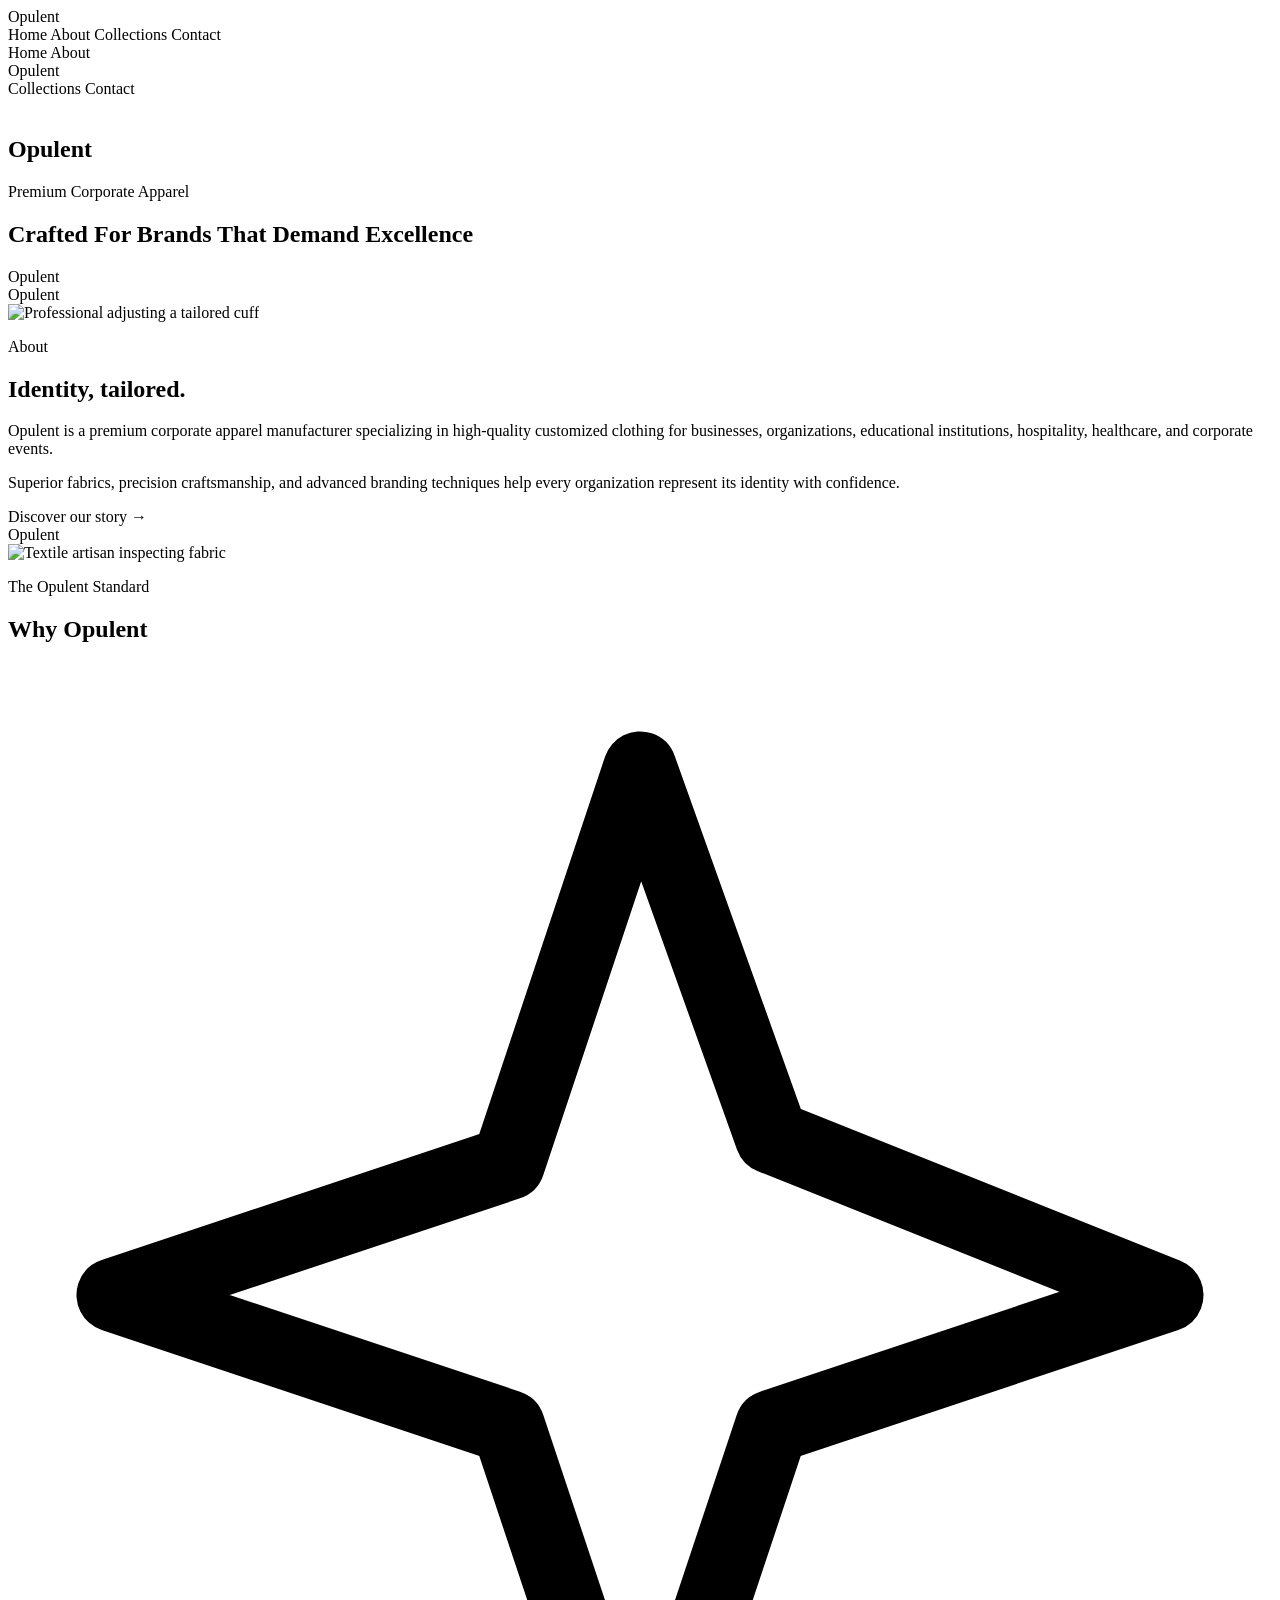
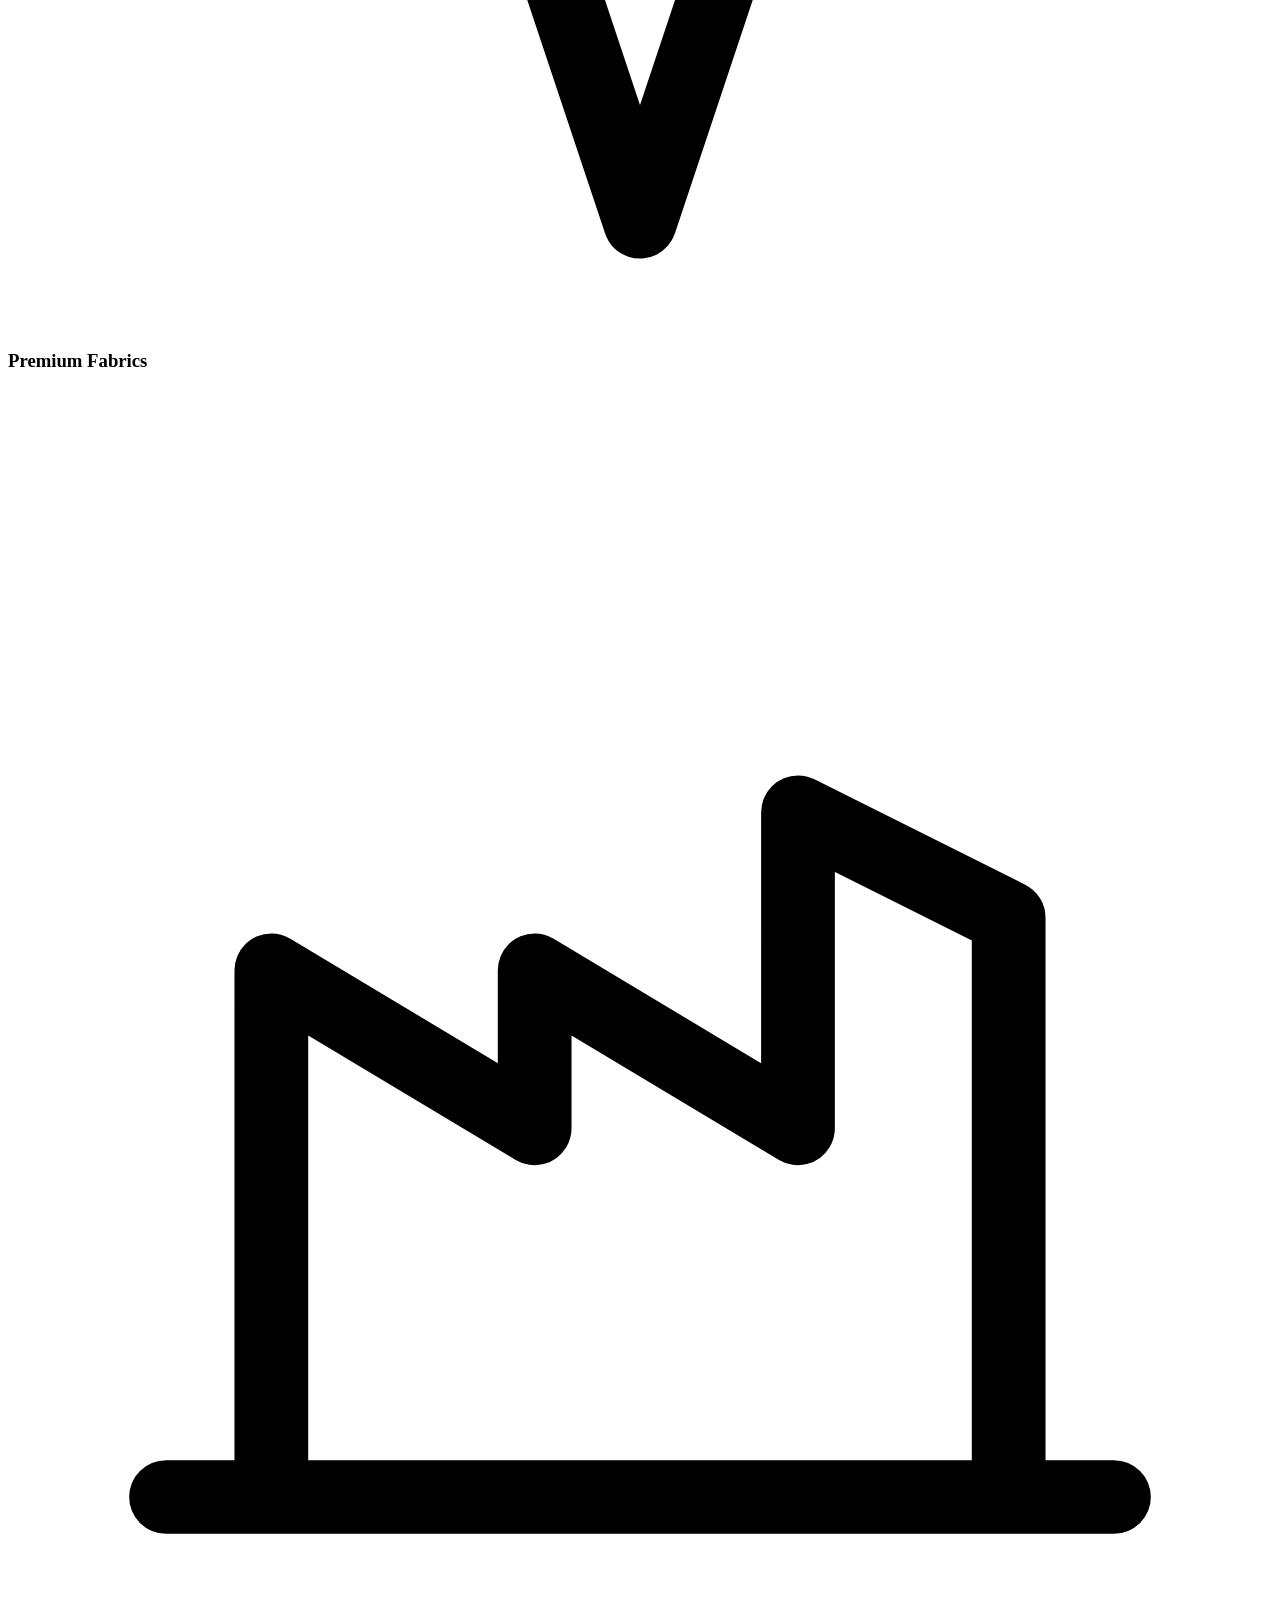
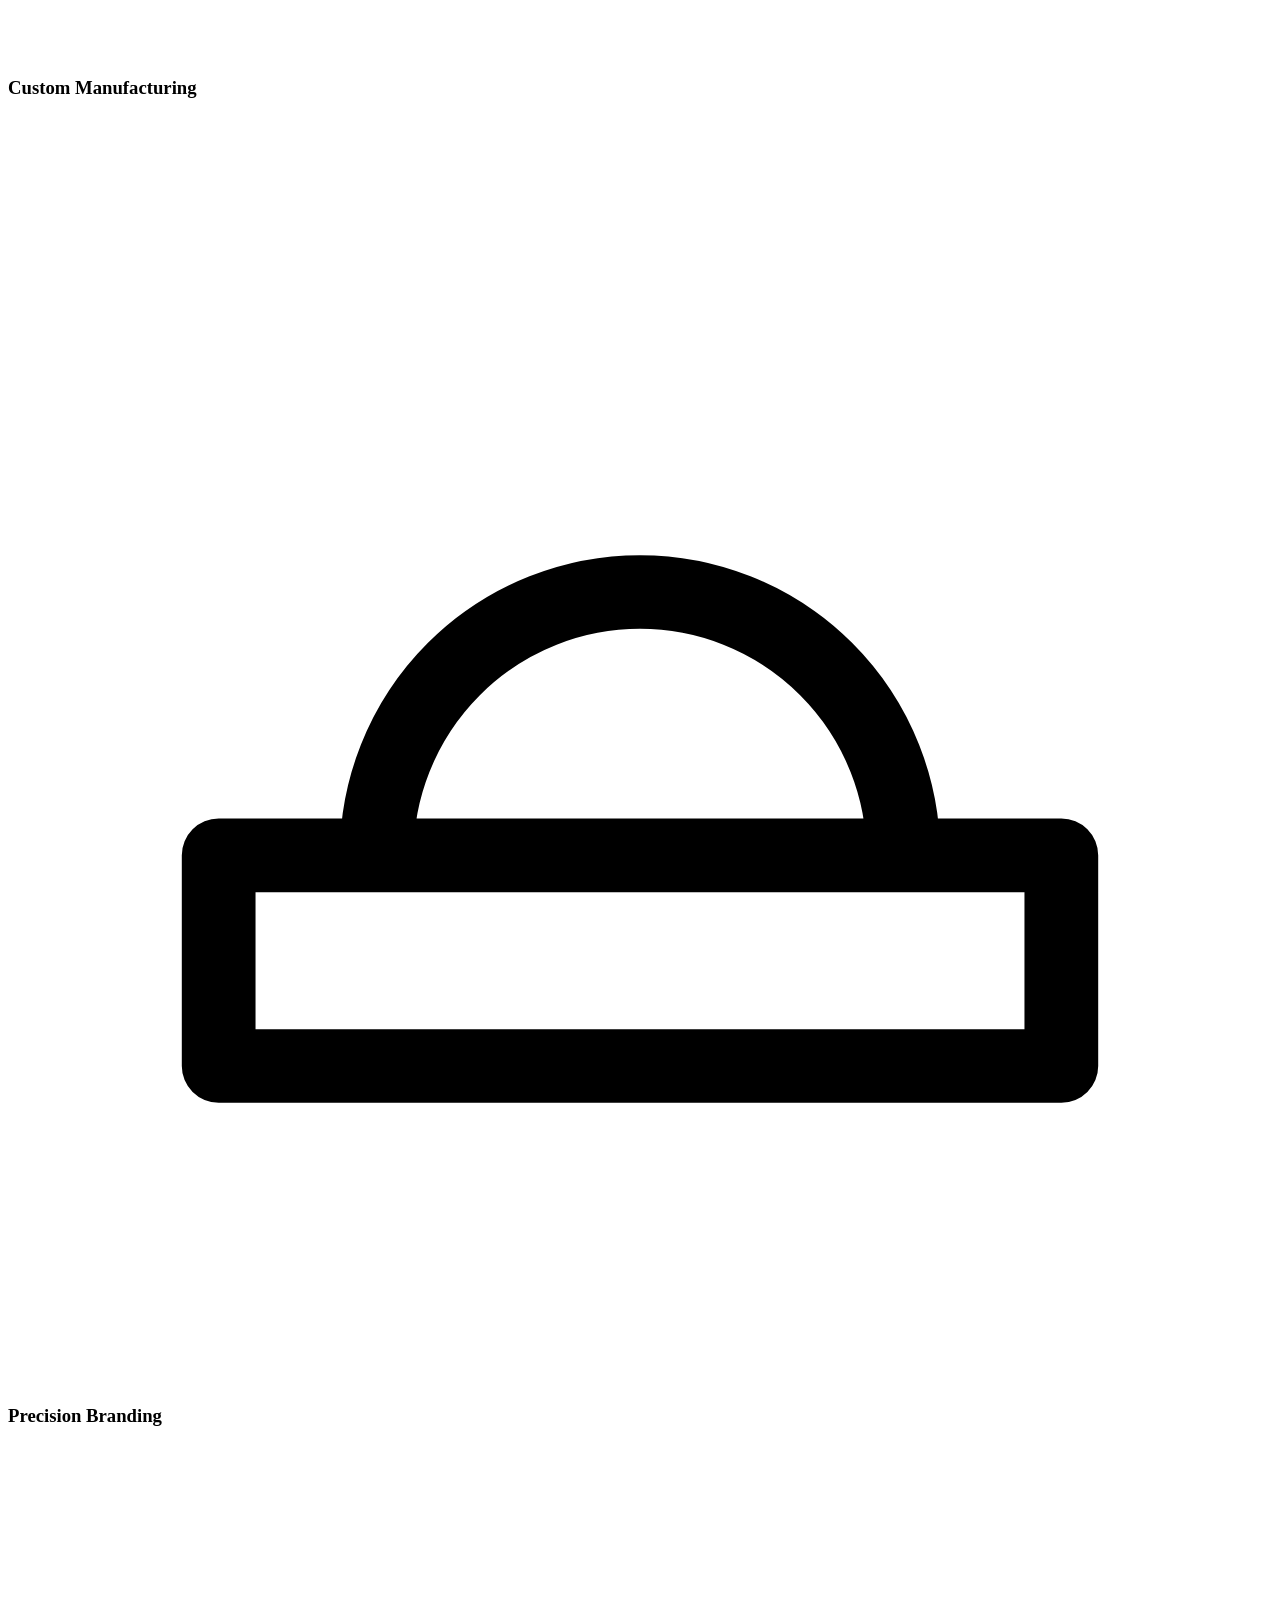
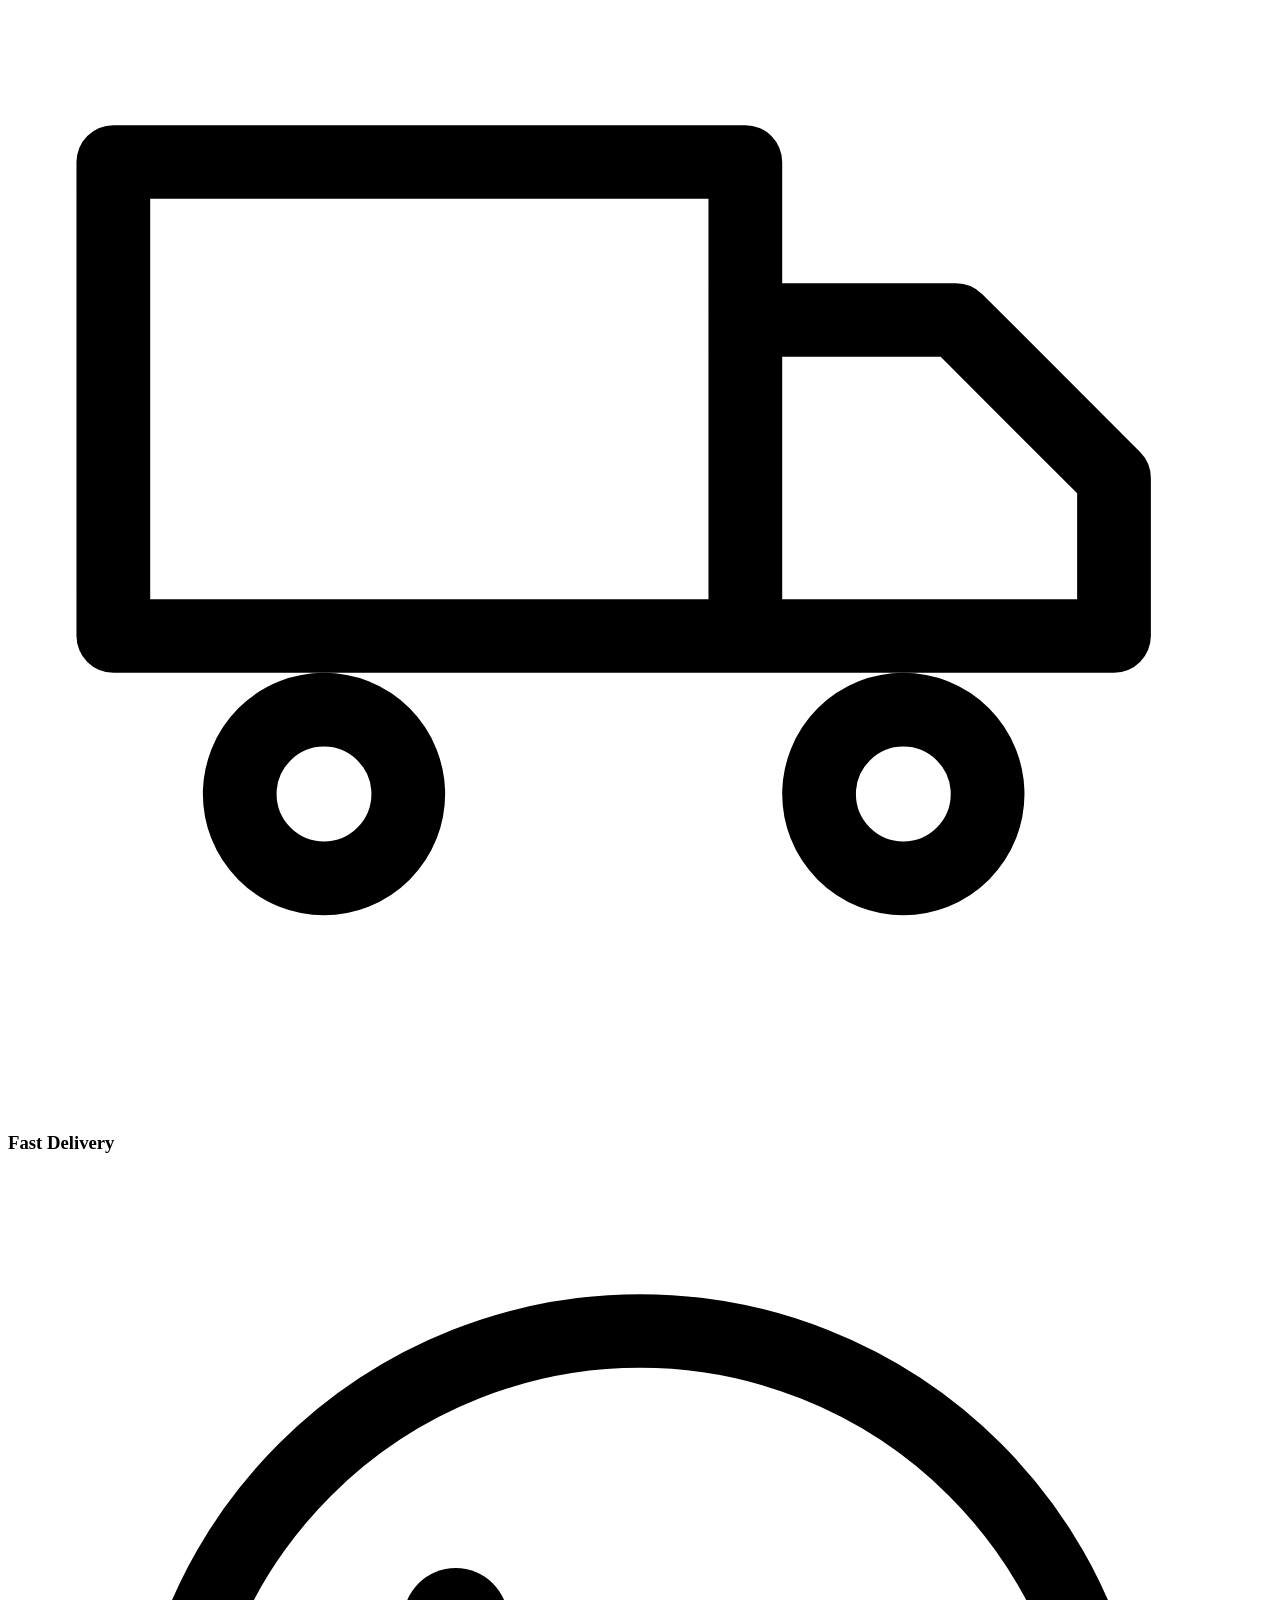
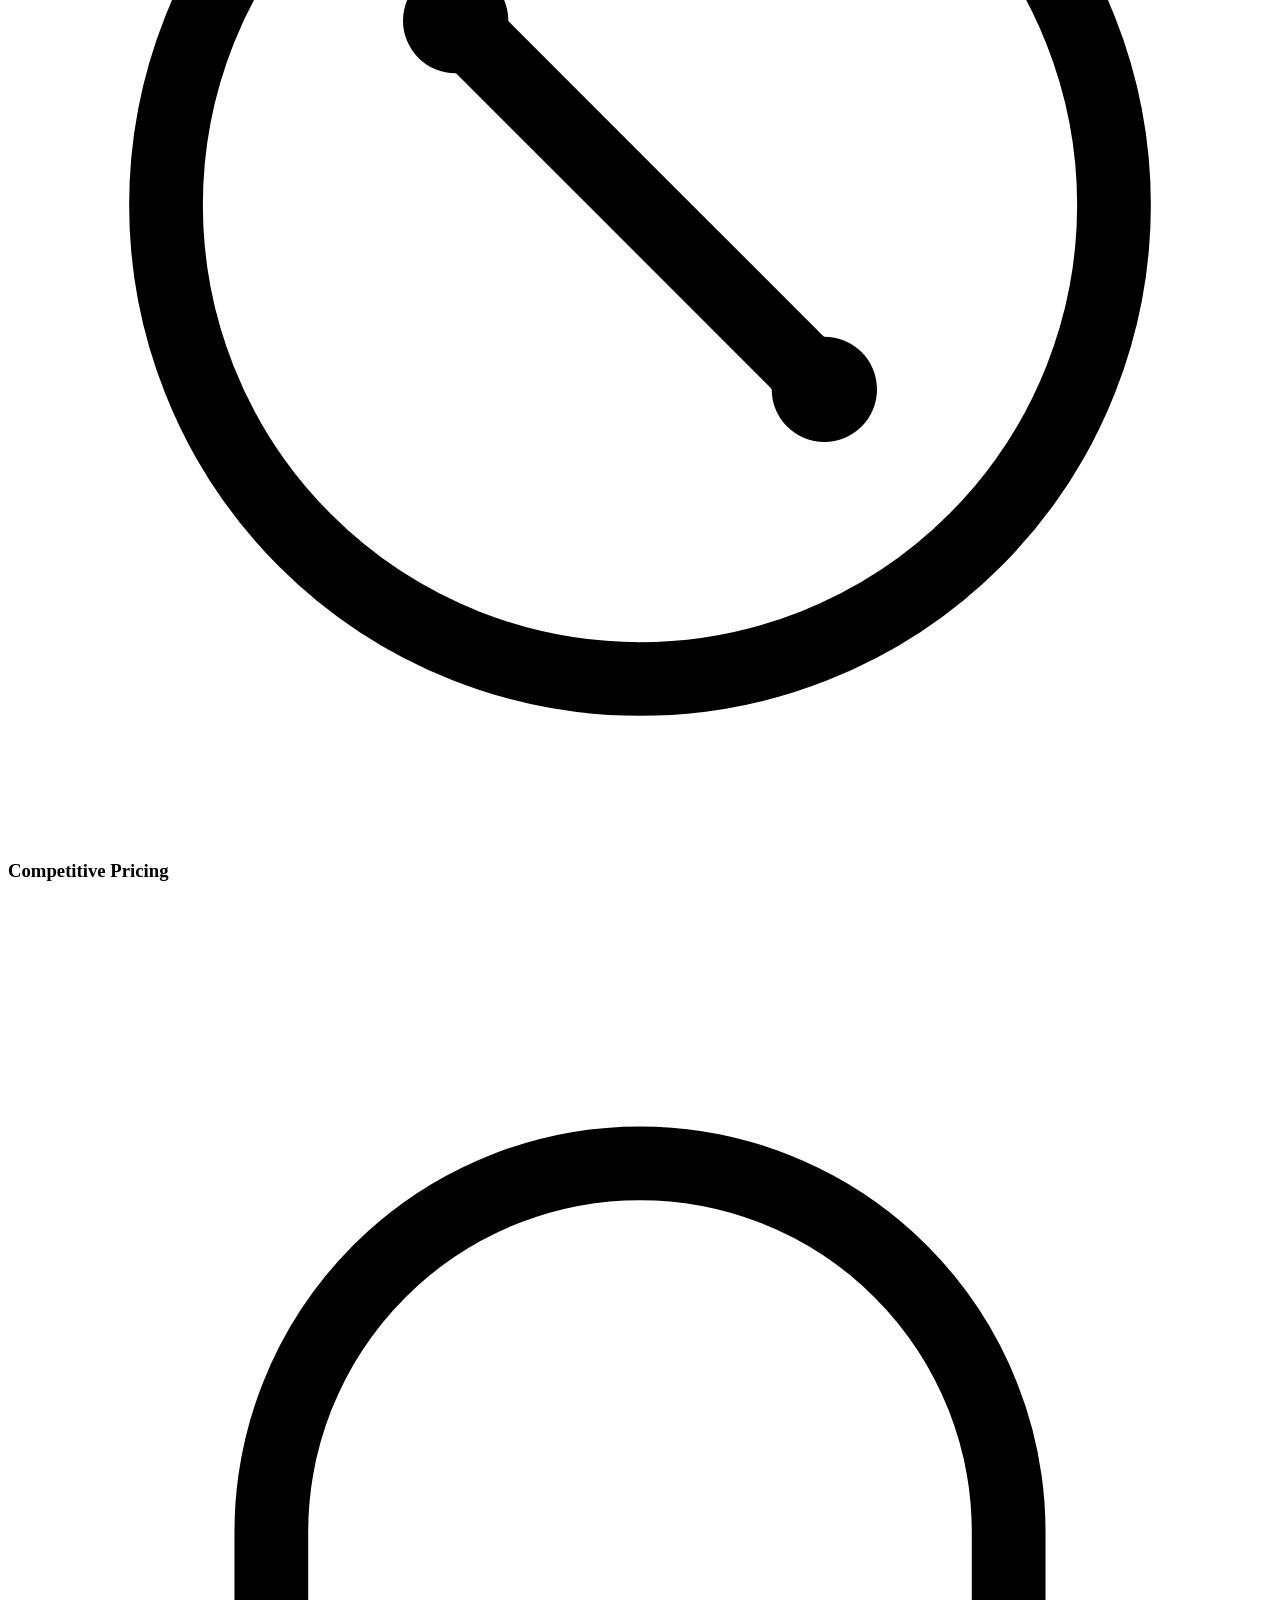
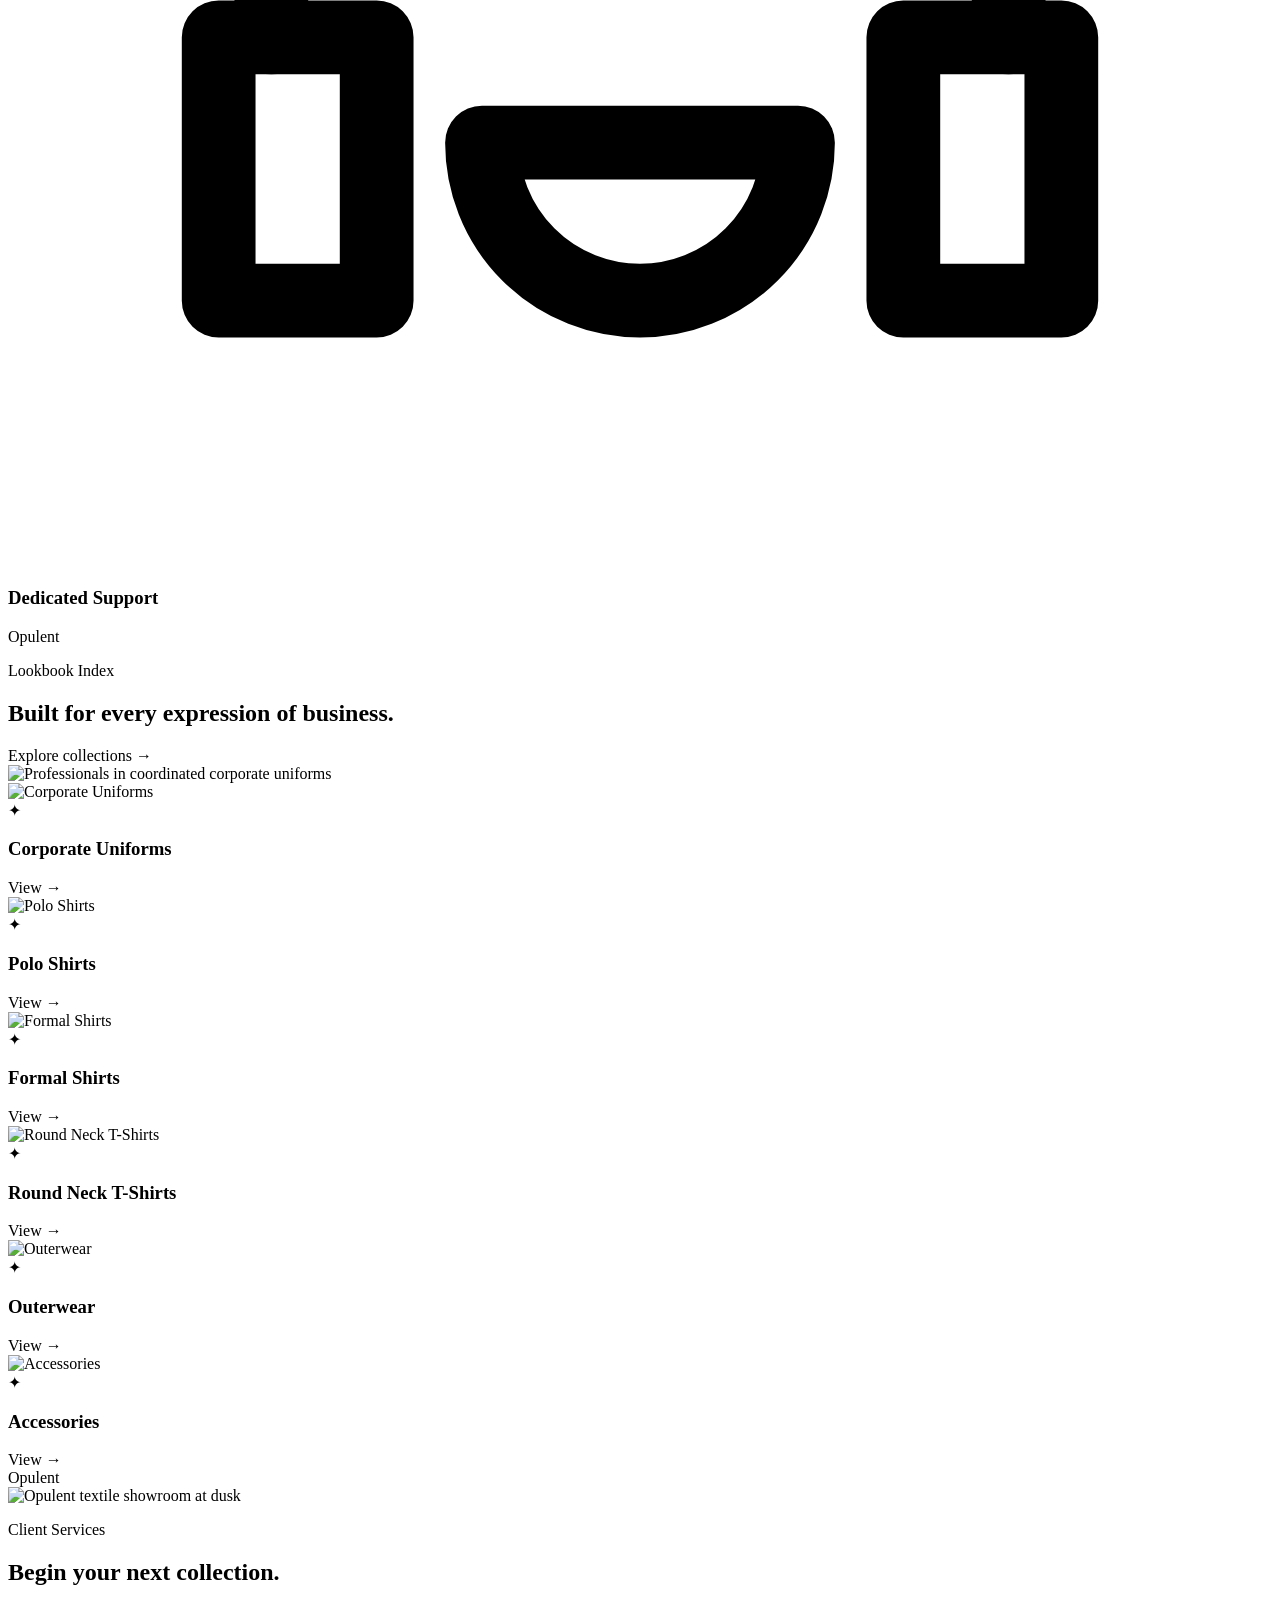
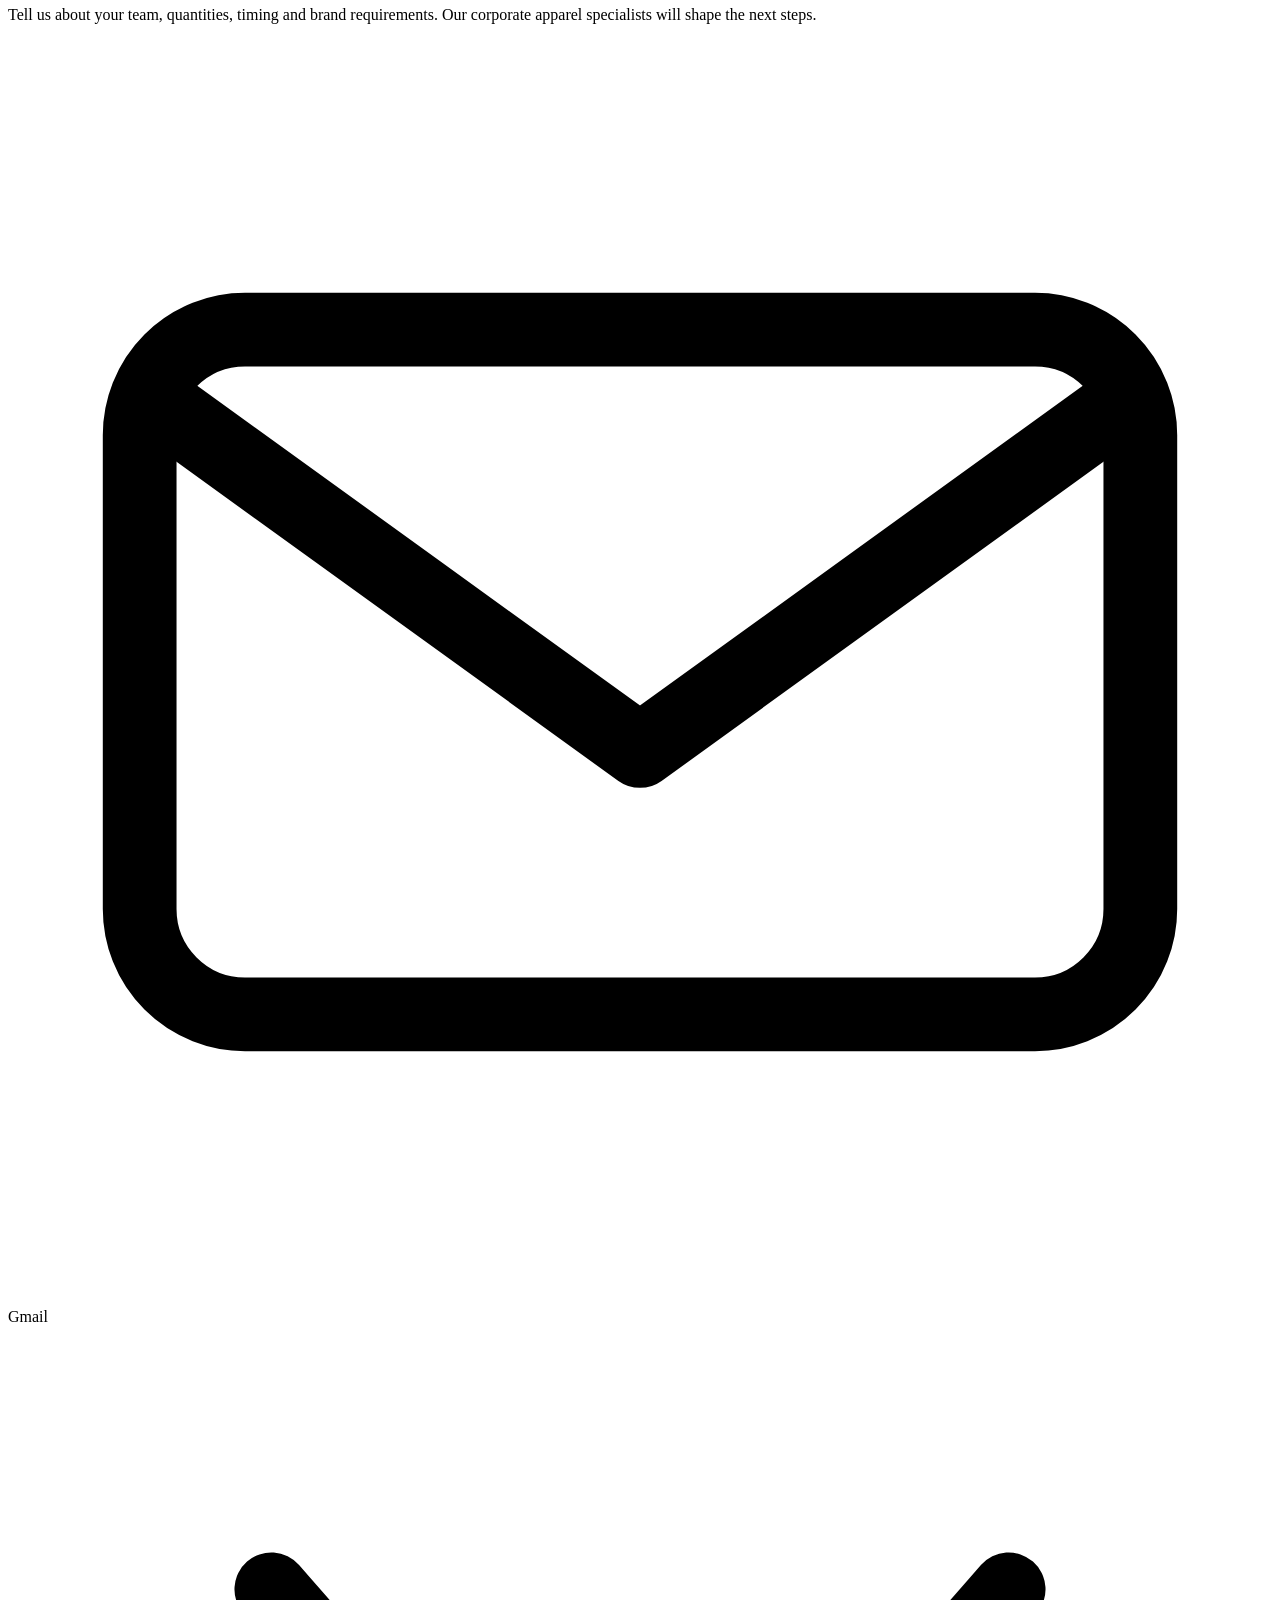
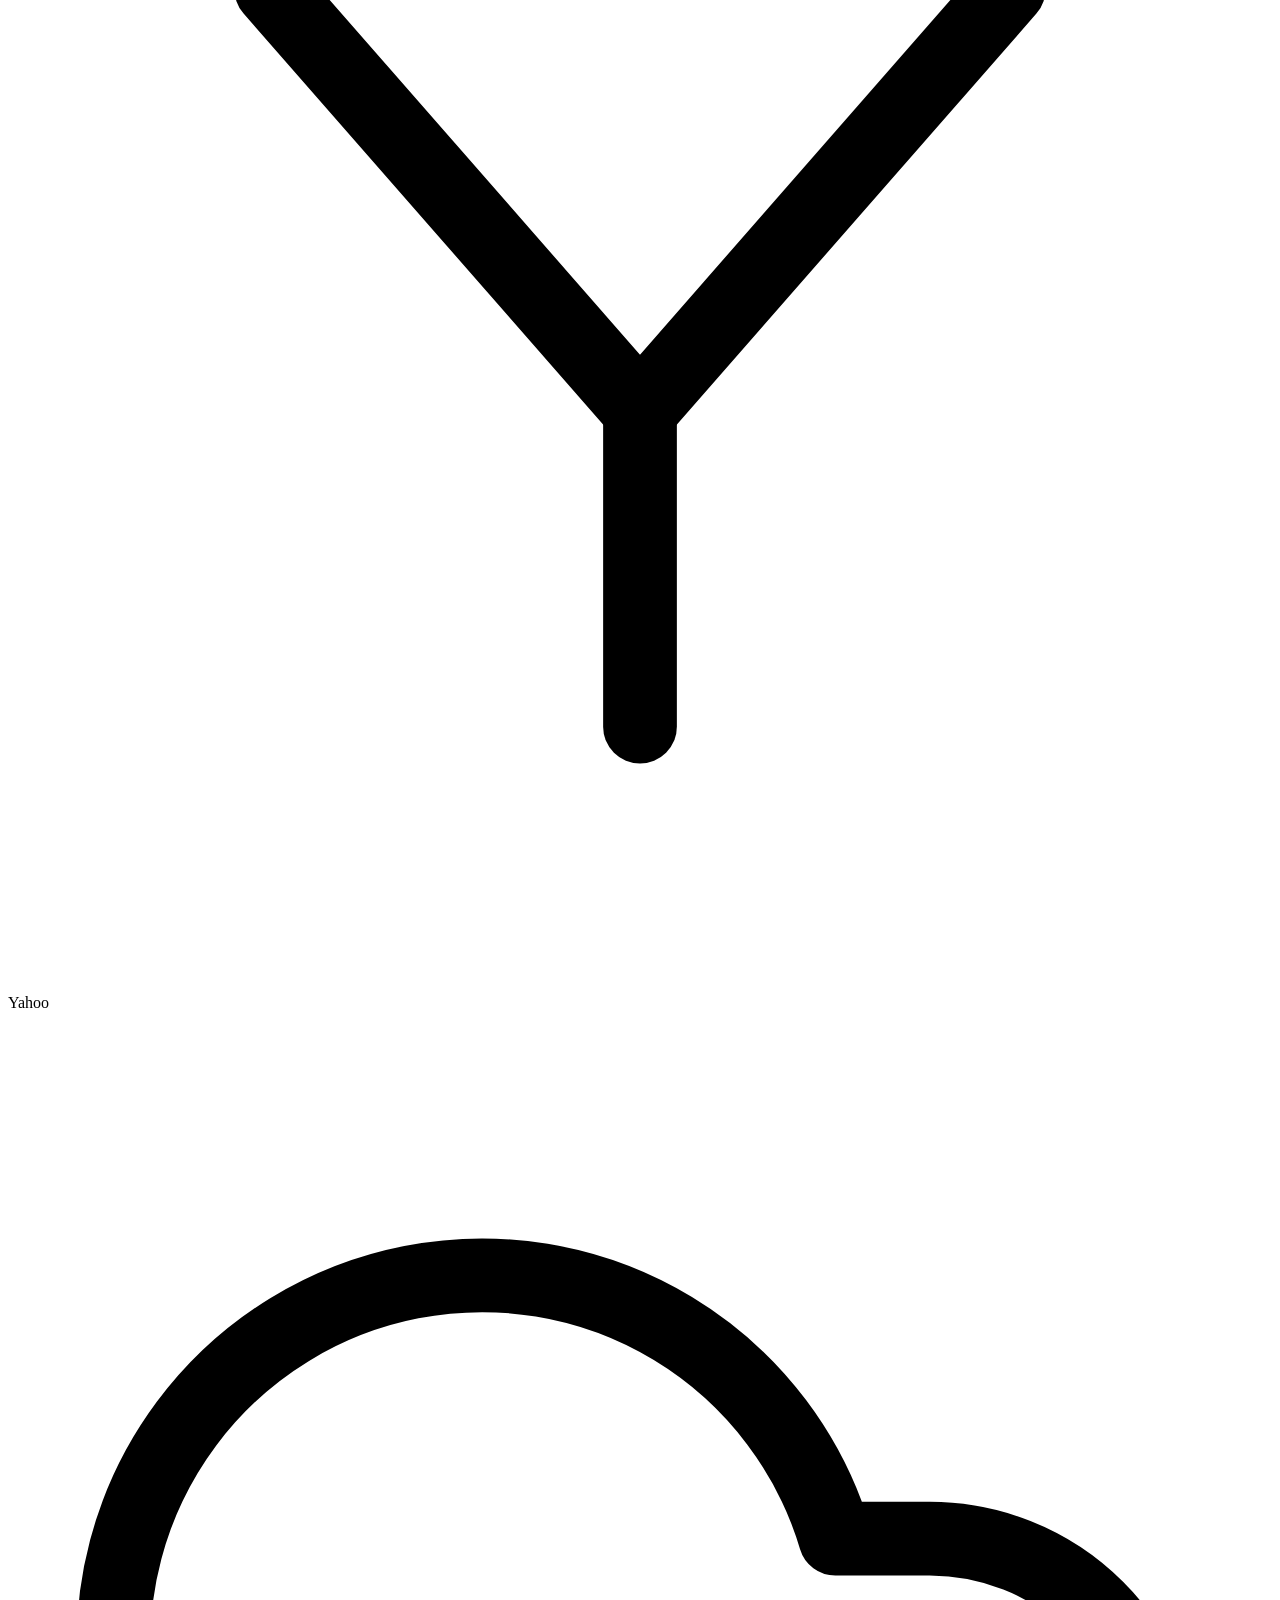
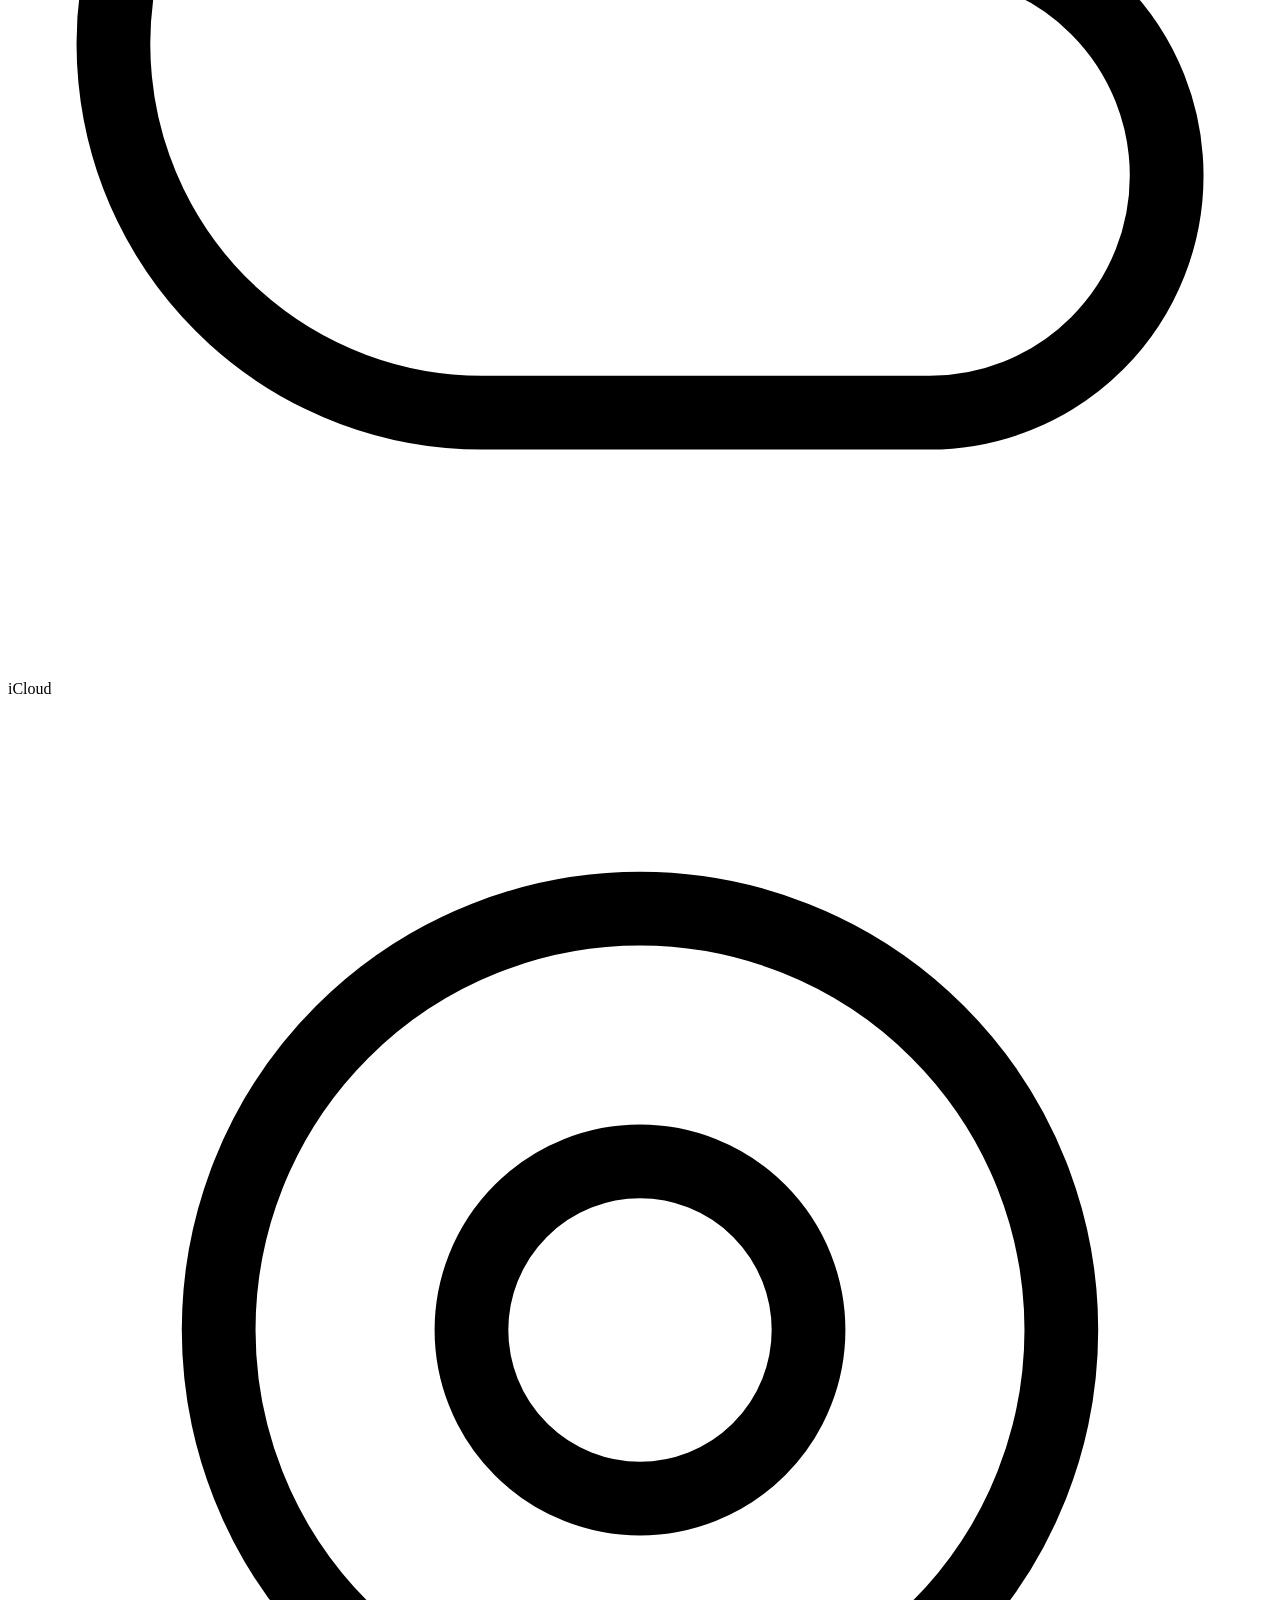
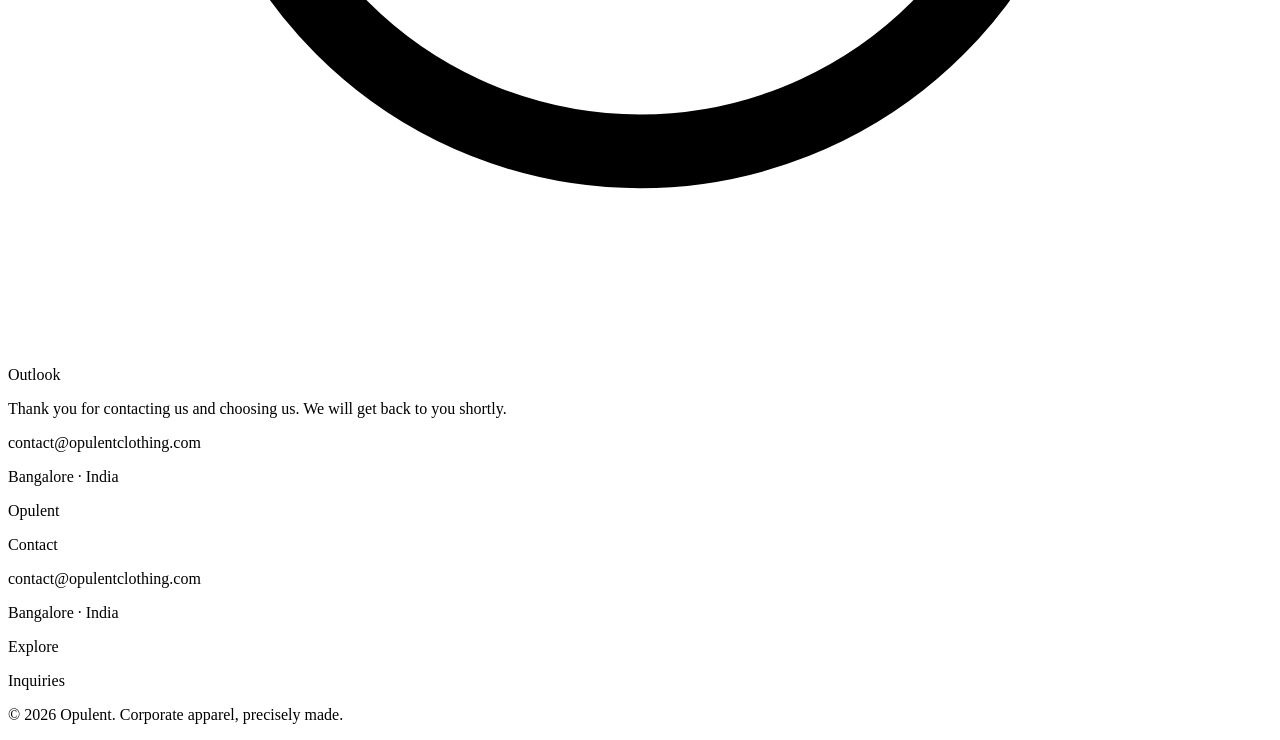
==== index.html @ b1065838 "Rename index.html.txt to index.html" ====
<!DOCTYPE html>
<html lang="en">
<head>
<meta charset="UTF-8" />
<meta name="viewport" content="width=device-width, initial-scale=1.0" />
<title>Opulent — Premium Corporate Apparel</title>
<meta name="description" content="Opulent is a premium corporate apparel manufacturer specializing in high-quality customized clothing for businesses, organizations, and institutions." />
<link rel="preconnect" href__="https://fonts.googleapis.com" />
<link rel="preconnect" href__="https://fonts.gstatic.com" crossorigin />
<link href__="https://fonts.googleapis.com/css2?family=Cormorant+Garamond:wght@300;400;500;600&family=Manrope:wght@400;500;600;700&display=swap" rel="stylesheet" />
<link rel="stylesheet" href__="styles.css" />
<script>window.imgFall=function(e){e.onerror=null;e.removeAttribute('src');e.classList.add('img-fallback')};</script>
</head>
<body>

  <!-- ============ HEADER ============ -->
  <header class="site-header" id="top">
    <div class="header-inner">
      <div class="header-mobile">
        <a href__="#top" class="wordmark" aria-label="Opulent home">Opulent</a>
        <nav class="nav nav-mobile" aria-label="Primary">
          <a href__="#top" class="nav-link">Home</a>
          <a href__="#about" class="nav-link">About</a>
          <a href__="#collections" class="nav-link">Collections</a>
          <a href__="#contact" class="nav-link">Contact</a>
        </nav>
      </div>
      <div class="header-desktop">
        <nav class="nav nav-left" aria-label="Primary">
          <a href__="#top" class="nav-link">Home</a>
          <a href__="#about" class="nav-link">About</a>
        </nav>
        <a href__="#top" class="wordmark wordmark-center" aria-label="Opulent home">Opulent</a>
        <nav class="nav nav-right" aria-label="Primary">
          <a href__="#collections" class="nav-link">Collections</a>
          <a href__="#contact" class="nav-link">Contact</a>
        </nav>
      </div>
    </div>
  </header>

  <main>

    <!-- ============ HERO ============ -->
    <section class="hero">
      <img class="hero-bg" src="assets/hero.jpg" alt="" onerror="imgFall(this)" />
      <div class="hero-overlay"></div>
      <div class="hero-content">
        <h1 class="hero-wordmark">Opulent</h1>
        <div class="hero-line"></div>
        <p class="label hero-label">Premium Corporate Apparel</p>
        <h2 class="hero-title">Crafted For Brands That Demand Excellence</h2>
      </div>
      <span class="watermark" aria-hidden="true">Opulent</span>
    </section>

    <!-- ============ ABOUT ============ -->
    <section class="section" id="about">
      <div class="gold-line"></div>
      <span class="watermark" aria-hidden="true">Opulent</span>
      <div class="section-grid">
        <div class="reveal section-media">
          <img src="assets/portrait.jpg" alt="Professional adjusting a tailored cuff" onerror="imgFall(this)" />
        </div>
        <div class="reveal section-content" data-delay="1">
          <p class="label label-gold">About</p>
          <h2 class="display-title">Identity, tailored.</h2>
          <div class="prose">
            <p>Opulent is a premium corporate apparel manufacturer specializing in high-quality customized clothing for businesses, organizations, educational institutions, hospitality, healthcare, and corporate events.</p>
            <p>Superior fabrics, precision craftsmanship, and advanced branding techniques help every organization represent its identity with confidence.</p>
          </div>
          <a class="btn-outline" href__="#about">Discover our story →</a>
        </div>
      </div>
    </section>

    <!-- ============ WHY OPULENT ============ -->
    <section class="section" id="why">
      <div class="gold-line"></div>
      <span class="watermark" aria-hidden="true">Opulent</span>
      <div class="why-head">
        <div class="reveal section-media">
          <img src="assets/atelier.jpg" alt="Textile artisan inspecting fabric" onerror="imgFall(this)" />
        </div>
        <div class="reveal why-head-text" data-delay="1">
          <p class="label label-gold">The Opulent Standard</p>
          <h2 class="display-title">Why Opulent</h2>
        </div>
      </div>
      <div class="icon-grid">
        <div class="icon-cell reveal">
          <span class="icon-bubble"><svg viewBox="0 0 24 24" fill="none" stroke="currentColor" stroke-width="1.4" stroke-linejoin="round"><path d="M12 2l2.5 7L22 12l-7.5 2.5L12 22l-2.5-7.5L2 12l7.5-2.5z"/></svg></span>
          <h3>Premium Fabrics</h3>
        </div>
        <div class="icon-cell reveal">
          <span class="icon-bubble"><svg viewBox="0 0 24 24" fill="none" stroke="currentColor" stroke-width="1.4" stroke-linecap="round" stroke-linejoin="round"><path d="M3 21h18M5 21V11l5 3V11l5 3V8l4 2v11"/></svg></span>
          <h3>Custom Manufacturing</h3>
        </div>
        <div class="icon-cell reveal">
          <span class="icon-bubble"><svg viewBox="0 0 24 24" fill="none" stroke="currentColor" stroke-width="1.4" stroke-linecap="round" stroke-linejoin="round"><path d="M4 14h16v4H4zM7 14a5 5 0 1 1 10 0"/></svg></span>
          <h3>Precision Branding</h3>
        </div>
        <div class="icon-cell reveal">
          <span class="icon-bubble"><svg viewBox="0 0 24 24" fill="none" stroke="currentColor" stroke-width="1.4" stroke-linecap="round" stroke-linejoin="round"><path d="M2 6h12v9H2zM14 9h4l3 3v3h-7"/><circle cx="6" cy="18" r="1.6"/><circle cx="17" cy="18" r="1.6"/></svg></span>
          <h3>Fast Delivery</h3>
        </div>
        <div class="icon-cell reveal">
          <span class="icon-bubble"><svg viewBox="0 0 24 24" fill="none" stroke="currentColor" stroke-width="1.4" stroke-linecap="round" stroke-linejoin="round"><circle cx="12" cy="12" r="9"/><path d="M8.5 8.5l7 7"/><circle cx="8.5" cy="8.5" r="1" fill="currentColor" stroke="none"/><circle cx="15.5" cy="15.5" r="1" fill="currentColor" stroke="none"/></svg></span>
          <h3>Competitive Pricing</h3>
        </div>
        <div class="icon-cell reveal">
          <span class="icon-bubble"><svg viewBox="0 0 24 24" fill="none" stroke="currentColor" stroke-width="1.4" stroke-linecap="round" stroke-linejoin="round"><path d="M5 14v-2a7 7 0 0 1 14 0v2"/><path d="M4 14h3v5H4zM17 14h3v5h-3z"/><path d="M12 19a3 3 0 0 1-3-3h6a3 3 0 0 1-3 3z"/></svg></span>
          <h3>Dedicated Support</h3>
        </div>
      </div>
    </section>

    <!-- ============ COLLECTIONS ============ -->
    <section class="section" id="collections">
      <div class="gold-line"></div>
      <span class="watermark" aria-hidden="true">Opulent</span>
      <div class="collections-head">
        <div class="reveal">
          <p class="label label-gold">Lookbook Index</p>
          <h2 class="display-title">Built for every expression of business.</h2>
        </div>
        <a class="btn-outline" href__="#collections">Explore collections →</a>
      </div>
      <div class="reveal">
        <img class="collections-banner" src="assets/uniforms.jpg" alt="Professionals in coordinated corporate uniforms" onerror="imgFall(this)" />
      </div>
      <div class="card-grid">
        <a class="card reveal" href__="#collections">
          <img src="assets/cat-corporate.jpg" alt="Corporate Uniforms" onerror="imgFall(this)" />
          <div class="card-overlay"></div>
          <div class="card-inner"><span class="card-mark">✦</span><div><h3>Corporate Uniforms</h3><span class="label card-view">View →</span></div></div>
        </a>
        <a class="card reveal" href__="#collections">
          <img src="assets/cat-polo.jpg" alt="Polo Shirts" onerror="imgFall(this)" />
          <div class="card-overlay"></div>
          <div class="card-inner"><span class="card-mark">✦</span><div><h3>Polo Shirts</h3><span class="label card-view">View →</span></div></div>
        </a>
        <a class="card reveal" href__="#collections">
          <img src="assets/cat-shirts.jpg" alt="Formal Shirts" onerror="imgFall(this)" />
          <div class="card-overlay"></div>
          <div class="card-inner"><span class="card-mark">✦</span><div><h3>Formal Shirts</h3><span class="label card-view">View →</span></div></div>
        </a>
        <a class="card reveal" href__="#collections">
          <img src="assets/cat-tees.jpg" alt="Round Neck T-Shirts" onerror="imgFall(this)" />
          <div class="card-overlay"></div>
          <div class="card-inner"><span class="card-mark">✦</span><div><h3>Round Neck T-Shirts</h3><span class="label card-view">View →</span></div></div>
        </a>
        <a class="card reveal" href__="#collections">
          <img src="assets/cat-outerwear.jpg" alt="Outerwear" onerror="imgFall(this)" />
          <div class="card-overlay"></div>
          <div class="card-inner"><span class="card-mark">✦</span><div><h3>Outerwear</h3><span class="label card-view">View →</span></div></div>
        </a>
        <a class="card reveal" href__="#collections">
          <img src="assets/cat-accessories.jpg" alt="Accessories" onerror="imgFall(this)" />
          <div class="card-overlay"></div>
          <div class="card-inner"><span class="card-mark">✦</span><div><h3>Accessories</h3><span class="label card-view">View →</span></div></div>
        </a>
      </div>
    </section>

    <!-- ============ CONTACT ============ -->
    <section class="section section-contact" id="contact">
      <div class="gold-line"></div>
      <span class="watermark" aria-hidden="true">Opulent</span>
      <div class="section-grid">
        <div class="reveal section-media">
          <img src="assets/contact.jpg" alt="Opulent textile showroom at dusk" onerror="imgFall(this)" />
        </div>
        <div class="reveal section-content" data-delay="1">
          <p class="label label-muted">Client Services</p>
          <h2 class="display-title">Begin your next collection.</h2>
          <p class="prose">Tell us about your team, quantities, timing and brand requirements. Our corporate apparel specialists will shape the next steps.</p>
          <div class="email-icons">
            <a class="email-icon" href__="https://mail.google.com/mail/?view=cm&fs=1&to=contact@opulentclothing.com" target="_blank" rel="noreferrer" aria-label="Compose via Gmail">
              <span class="icon-ring"><svg viewBox="0 0 24 24" fill="none" stroke="currentColor" stroke-width="1.4" stroke-linecap="round" stroke-linejoin="round"><rect x="2.5" y="5.5" width="19" height="13" rx="2"/><path d="M3 7l9 6.5L21 7"/></svg></span>
              <span class="label">Gmail</span>
            </a>
            <a class="email-icon" href__="https://compose.mail.yahoo.com/?to=contact@opulentclothing.com" target="_blank" rel="noreferrer" aria-label="Compose via Yahoo">
              <span class="icon-ring"><svg viewBox="0 0 24 24" fill="none" stroke="currentColor" stroke-width="1.4" stroke-linecap="round" stroke-linejoin="round"><path d="M5 5l7 8 7-8"/><path d="M12 13v6"/></svg></span>
              <span class="label">Yahoo</span>
            </a>
            <a class="email-icon" href__="mailto:contact@opulentclothing.com" aria-label="Compose via iCloud">
              <span class="icon-ring"><svg viewBox="0 0 24 24" fill="none" stroke="currentColor" stroke-width="1.4" stroke-linecap="round" stroke-linejoin="round"><path d="M17.5 19H9a7 7 0 1 1 6.71-9h1.79a4.5 4.5 0 1 1 0 9z"/></svg></span>
              <span class="label">iCloud</span>
            </a>
            <a class="email-icon" href__="https://outlook.live.com/mail/0/deeplink/compose?to=contact@opulentclothing.com" target="_blank" rel="noreferrer" aria-label="Compose via Outlook">
              <span class="icon-ring"><svg viewBox="0 0 24 24" fill="none" stroke="currentColor" stroke-width="1.4"><circle cx="12" cy="12" r="8"/><circle cx="12" cy="12" r="3.2"/></svg></span>
              <span class="label">Outlook</span>
            </a>
          </div>
          <p class="success-msg" id="successMsg">Thank you for contacting us and choosing us. We will get back to you shortly.</p>
          <div class="contact-info">
            <a href__="mailto:contact@opulentclothing.com">contact@opulentclothing.com</a>
            <p>Bangalore · India</p>
          </div>
        </div>
      </div>
    </section>

  </main>

  <!-- ============ FOOTER ============ -->
  <footer class="site-footer" id="footer">
    <div class="gold-line"></div>
    <div class="footer-grid">
      <div class="footer-brand">
        <span class="wordmark wordmark-light">Opulent</span>
      </div>
      <div class="footer-contact">
        <p class="label label-muted-light">Contact</p>
        <p><a href__="mailto:contact@opulentclothing.com">contact@opulentclothing.com</a></p>
        <p>Bangalore · India</p>
      </div>
      <div class="footer-explore">
        <p class="label label-muted-light">Explore</p>
        <a href__="#contact" class="thread-link">Inquiries</a>
      </div>
    </div>
    <p class="footer-copy">© 2026 Opulent. Corporate apparel, precisely made.</p>
  </footer>

  <script src="script.js" defer></script>
</body>
</html>
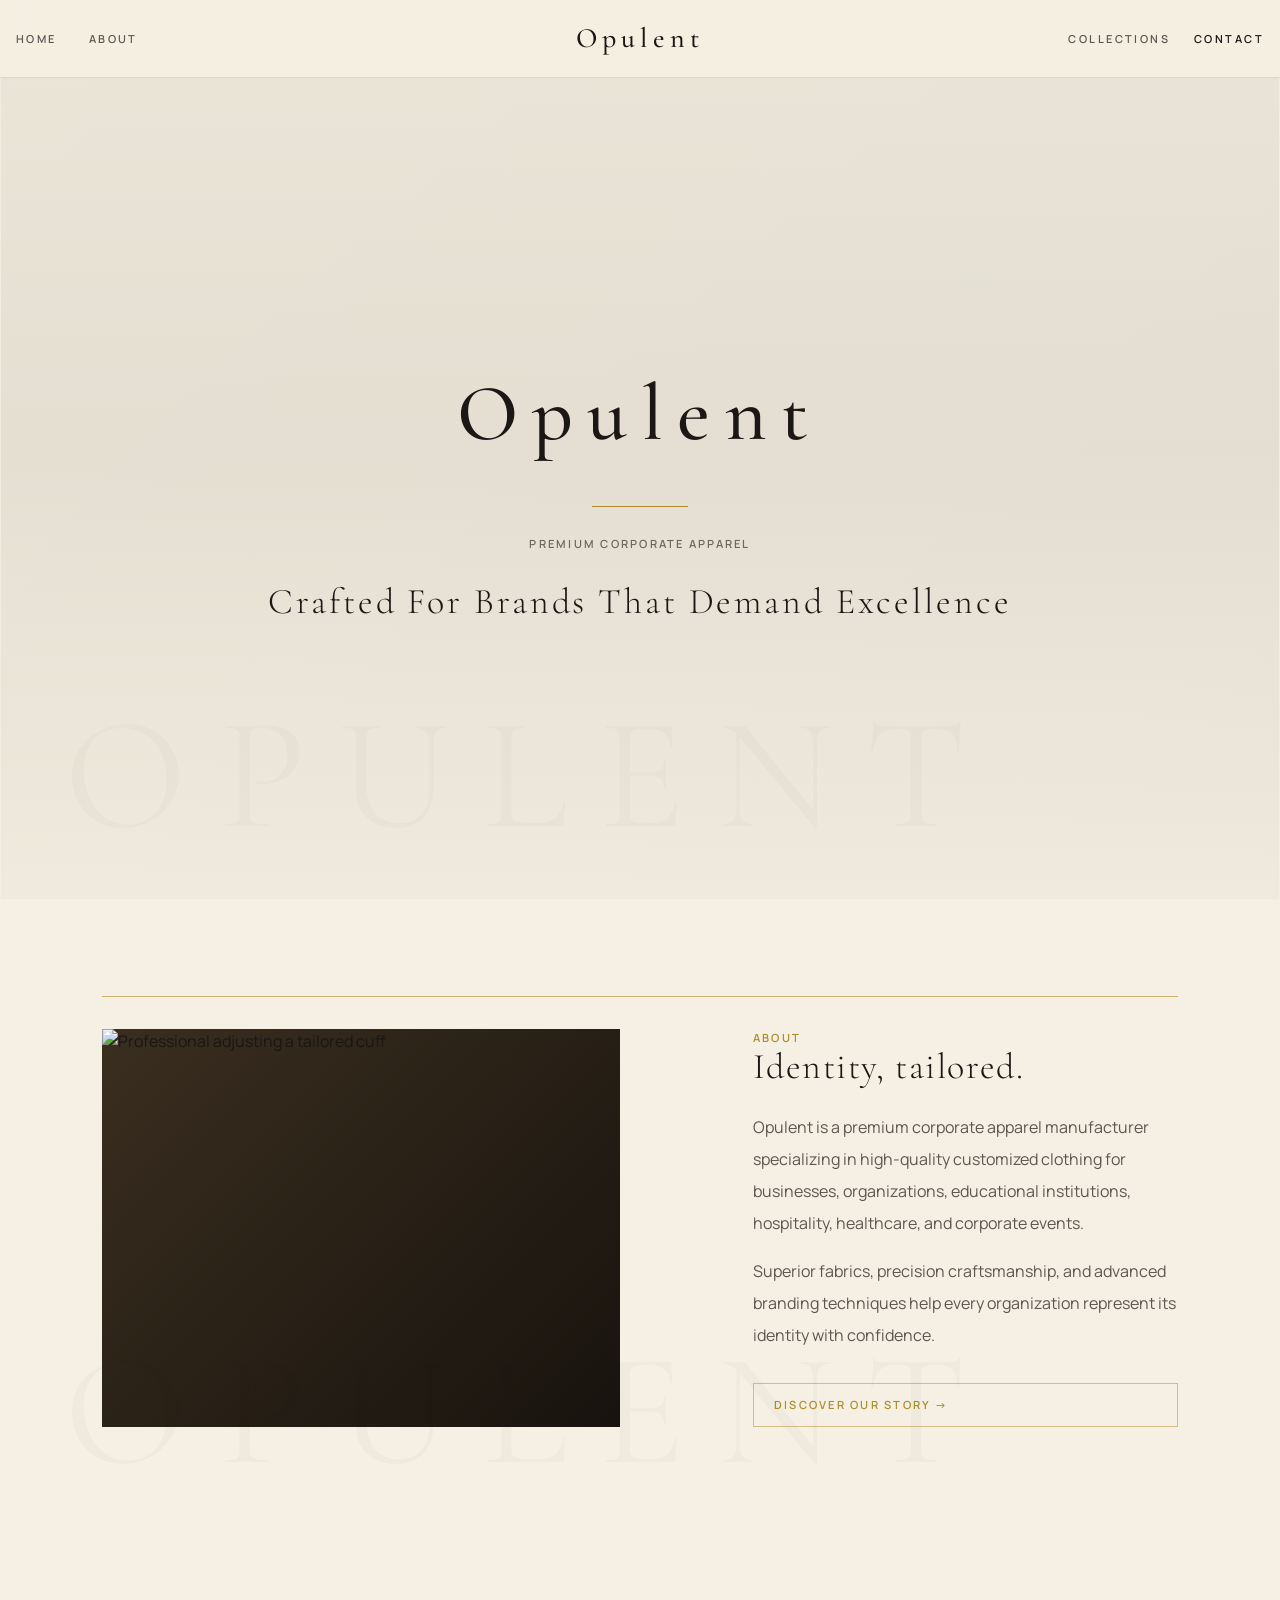
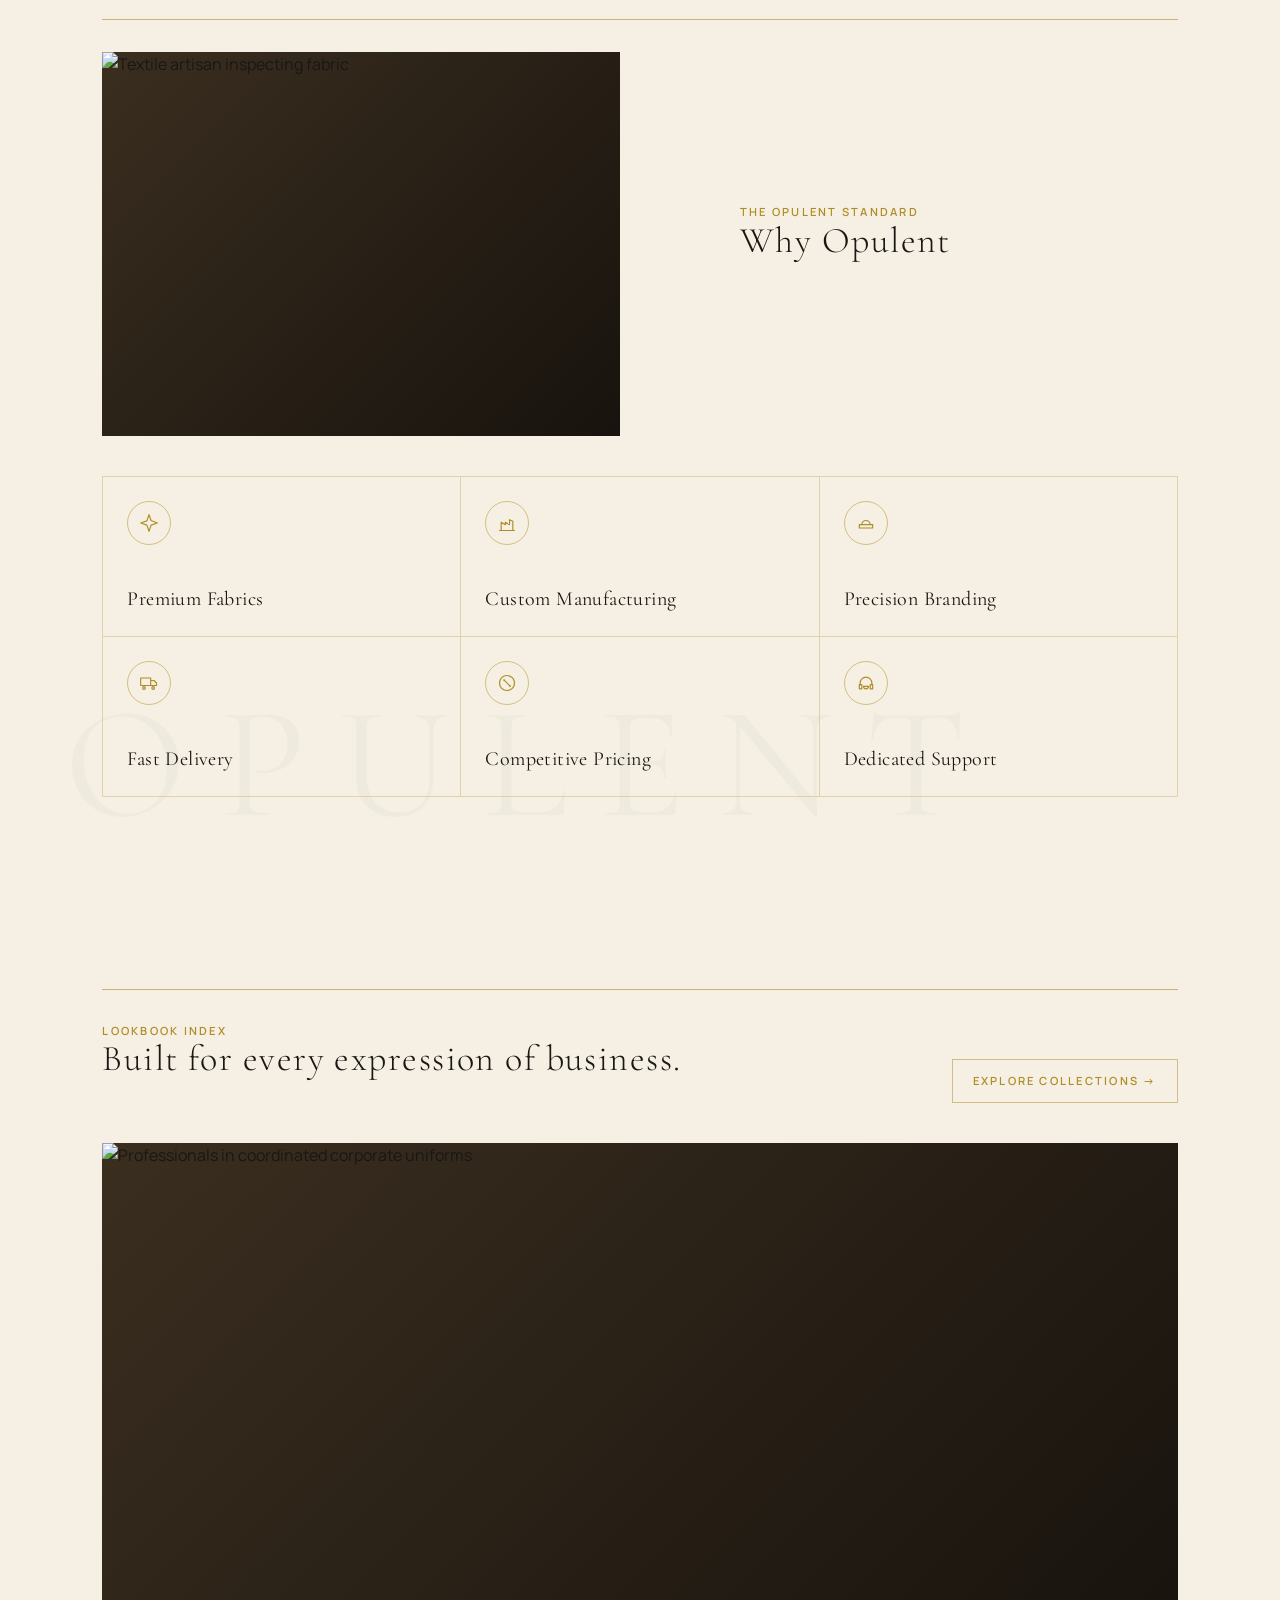
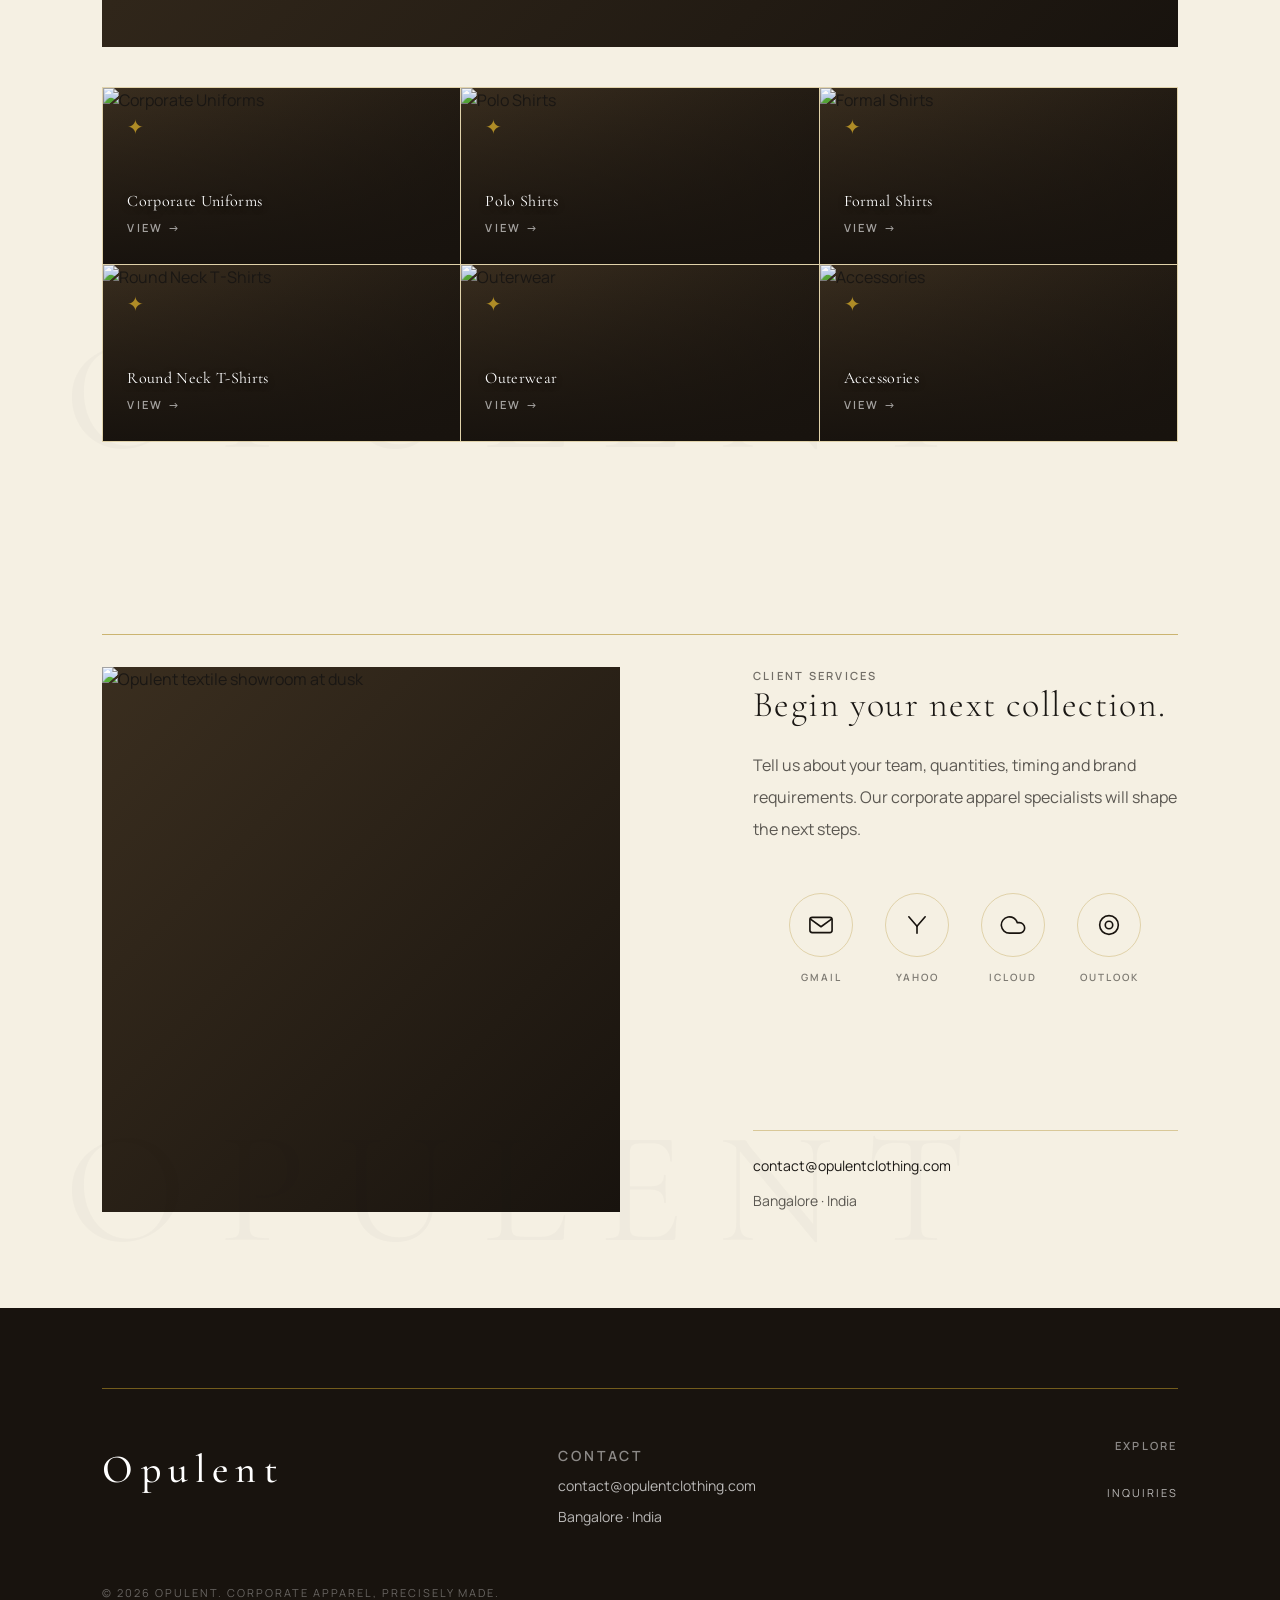
==== commit d2cd1727: "Update print statement to say 'Goodbye World'" ====
--- a/index.html
+++ b/index.html
@@ -5,10 +5,10 @@
 <meta name="viewport" content="width=device-width, initial-scale=1.0" />
 <title>Opulent — Premium Corporate Apparel</title>
 <meta name="description" content="Opulent is a premium corporate apparel manufacturer specializing in high-quality customized clothing for businesses, organizations, and institutions." />
-<link rel="preconnect" href__="https://fonts.googleapis.com" />
-<link rel="preconnect" href__="https://fonts.gstatic.com" crossorigin />
-<link href__="https://fonts.googleapis.com/css2?family=Cormorant+Garamond:wght@300;400;500;600&family=Manrope:wght@400;500;600;700&display=swap" rel="stylesheet" />
-<link rel="stylesheet" href__="styles.css" />
+<link rel="preconnect" href="https://fonts.googleapis.com" />
+<link rel="preconnect" href="https://fonts.gstatic.com" crossorigin />
+<link href="https://fonts.googleapis.com/css2?family=Cormorant+Garamond:wght@300;400;500;600&family=Manrope:wght@400;500;600;700&display=swap" rel="stylesheet" />
+<link rel="stylesheet" href="styles.css" />
 <script>window.imgFall=function(e){e.onerror=null;e.removeAttribute('src');e.classList.add('img-fallback')};</script>
 </head>
 <body>
@@ -17,23 +17,23 @@
   <header class="site-header" id="top">
     <div class="header-inner">
       <div class="header-mobile">
-        <a href__="#top" class="wordmark" aria-label="Opulent home">Opulent</a>
+        <a href="#top" class="wordmark" aria-label="Opulent home">Opulent</a>
         <nav class="nav nav-mobile" aria-label="Primary">
-          <a href__="#top" class="nav-link">Home</a>
-          <a href__="#about" class="nav-link">About</a>
-          <a href__="#collections" class="nav-link">Collections</a>
-          <a href__="#contact" class="nav-link">Contact</a>
+          <a href="#top" class="nav-link">Home</a>
+          <a href="#about" class="nav-link">About</a>
+          <a href="#collections" class="nav-link">Collections</a>
+          <a href="#contact" class="nav-link">Contact</a>
         </nav>
       </div>
       <div class="header-desktop">
         <nav class="nav nav-left" aria-label="Primary">
-          <a href__="#top" class="nav-link">Home</a>
-          <a href__="#about" class="nav-link">About</a>
+          <a href="#top" class="nav-link">Home</a>
+          <a href="#about" class="nav-link">About</a>
         </nav>
-        <a href__="#top" class="wordmark wordmark-center" aria-label="Opulent home">Opulent</a>
+        <a href="#top" class="wordmark wordmark-center" aria-label="Opulent home">Opulent</a>
         <nav class="nav nav-right" aria-label="Primary">
-          <a href__="#collections" class="nav-link">Collections</a>
-          <a href__="#contact" class="nav-link">Contact</a>
+          <a href="#collections" class="nav-link">Collections</a>
+          <a href="#contact" class="nav-link">Contact</a>
         </nav>
       </div>
     </div>
@@ -69,7 +69,7 @@
             <p>Opulent is a premium corporate apparel manufacturer specializing in high-quality customized clothing for businesses, organizations, educational institutions, hospitality, healthcare, and corporate events.</p>
             <p>Superior fabrics, precision craftsmanship, and advanced branding techniques help every organization represent its identity with confidence.</p>
           </div>
-          <a class="btn-outline" href__="#about">Discover our story →</a>
+          <a class="btn-outline" href="#about">Discover our story →</a>
         </div>
       </div>
     </section>
@@ -124,38 +124,38 @@
           <p class="label label-gold">Lookbook Index</p>
           <h2 class="display-title">Built for every expression of business.</h2>
         </div>
-        <a class="btn-outline" href__="#collections">Explore collections →</a>
+        <a class="btn-outline" href="#collections">Explore collections →</a>
       </div>
       <div class="reveal">
         <img class="collections-banner" src="assets/uniforms.jpg" alt="Professionals in coordinated corporate uniforms" onerror="imgFall(this)" />
       </div>
       <div class="card-grid">
-        <a class="card reveal" href__="#collections">
+        <a class="card reveal" href="#collections">
           <img src="assets/cat-corporate.jpg" alt="Corporate Uniforms" onerror="imgFall(this)" />
           <div class="card-overlay"></div>
           <div class="card-inner"><span class="card-mark">✦</span><div><h3>Corporate Uniforms</h3><span class="label card-view">View →</span></div></div>
         </a>
-        <a class="card reveal" href__="#collections">
+        <a class="card reveal" href="#collections">
           <img src="assets/cat-polo.jpg" alt="Polo Shirts" onerror="imgFall(this)" />
           <div class="card-overlay"></div>
           <div class="card-inner"><span class="card-mark">✦</span><div><h3>Polo Shirts</h3><span class="label card-view">View →</span></div></div>
         </a>
-        <a class="card reveal" href__="#collections">
+        <a class="card reveal" href="#collections">
           <img src="assets/cat-shirts.jpg" alt="Formal Shirts" onerror="imgFall(this)" />
           <div class="card-overlay"></div>
           <div class="card-inner"><span class="card-mark">✦</span><div><h3>Formal Shirts</h3><span class="label card-view">View →</span></div></div>
         </a>
-        <a class="card reveal" href__="#collections">
+        <a class="card reveal" href="#collections">
           <img src="assets/cat-tees.jpg" alt="Round Neck T-Shirts" onerror="imgFall(this)" />
           <div class="card-overlay"></div>
           <div class="card-inner"><span class="card-mark">✦</span><div><h3>Round Neck T-Shirts</h3><span class="label card-view">View →</span></div></div>
         </a>
-        <a class="card reveal" href__="#collections">
+        <a class="card reveal" href="#collections">
           <img src="assets/cat-outerwear.jpg" alt="Outerwear" onerror="imgFall(this)" />
           <div class="card-overlay"></div>
           <div class="card-inner"><span class="card-mark">✦</span><div><h3>Outerwear</h3><span class="label card-view">View →</span></div></div>
         </a>
-        <a class="card reveal" href__="#collections">
+        <a class="card reveal" href="#collections">
           <img src="assets/cat-accessories.jpg" alt="Accessories" onerror="imgFall(this)" />
           <div class="card-overlay"></div>
           <div class="card-inner"><span class="card-mark">✦</span><div><h3>Accessories</h3><span class="label card-view">View →</span></div></div>
@@ -176,26 +176,26 @@
           <h2 class="display-title">Begin your next collection.</h2>
           <p class="prose">Tell us about your team, quantities, timing and brand requirements. Our corporate apparel specialists will shape the next steps.</p>
           <div class="email-icons">
-            <a class="email-icon" href__="https://mail.google.com/mail/?view=cm&fs=1&to=contact@opulentclothing.com" target="_blank" rel="noreferrer" aria-label="Compose via Gmail">
+            <a class="email-icon" href="https://mail.google.com/mail/?view=cm&fs=1&to=contact@opulentclothing.com" target="_blank" rel="noreferrer" aria-label="Compose via Gmail">
               <span class="icon-ring"><svg viewBox="0 0 24 24" fill="none" stroke="currentColor" stroke-width="1.4" stroke-linecap="round" stroke-linejoin="round"><rect x="2.5" y="5.5" width="19" height="13" rx="2"/><path d="M3 7l9 6.5L21 7"/></svg></span>
               <span class="label">Gmail</span>
             </a>
-            <a class="email-icon" href__="https://compose.mail.yahoo.com/?to=contact@opulentclothing.com" target="_blank" rel="noreferrer" aria-label="Compose via Yahoo">
+            <a class="email-icon" href="https://compose.mail.yahoo.com/?to=contact@opulentclothing.com" target="_blank" rel="noreferrer" aria-label="Compose via Yahoo">
               <span class="icon-ring"><svg viewBox="0 0 24 24" fill="none" stroke="currentColor" stroke-width="1.4" stroke-linecap="round" stroke-linejoin="round"><path d="M5 5l7 8 7-8"/><path d="M12 13v6"/></svg></span>
               <span class="label">Yahoo</span>
             </a>
-            <a class="email-icon" href__="mailto:contact@opulentclothing.com" aria-label="Compose via iCloud">
+            <a class="email-icon" href="mailto:contact@opulentclothing.com" aria-label="Compose via iCloud">
               <span class="icon-ring"><svg viewBox="0 0 24 24" fill="none" stroke="currentColor" stroke-width="1.4" stroke-linecap="round" stroke-linejoin="round"><path d="M17.5 19H9a7 7 0 1 1 6.71-9h1.79a4.5 4.5 0 1 1 0 9z"/></svg></span>
               <span class="label">iCloud</span>
             </a>
-            <a class="email-icon" href__="https://outlook.live.com/mail/0/deeplink/compose?to=contact@opulentclothing.com" target="_blank" rel="noreferrer" aria-label="Compose via Outlook">
+            <a class="email-icon" href="https://outlook.live.com/mail/0/deeplink/compose?to=contact@opulentclothing.com" target="_blank" rel="noreferrer" aria-label="Compose via Outlook">
               <span class="icon-ring"><svg viewBox="0 0 24 24" fill="none" stroke="currentColor" stroke-width="1.4"><circle cx="12" cy="12" r="8"/><circle cx="12" cy="12" r="3.2"/></svg></span>
               <span class="label">Outlook</span>
             </a>
           </div>
           <p class="success-msg" id="successMsg">Thank you for contacting us and choosing us. We will get back to you shortly.</p>
           <div class="contact-info">
-            <a href__="mailto:contact@opulentclothing.com">contact@opulentclothing.com</a>
+            <a href="mailto:contact@opulentclothing.com">contact@opulentclothing.com</a>
             <p>Bangalore · India</p>
           </div>
         </div>
@@ -213,12 +213,12 @@
       </div>
       <div class="footer-contact">
         <p class="label label-muted-light">Contact</p>
-        <p><a href__="mailto:contact@opulentclothing.com">contact@opulentclothing.com</a></p>
+        <p><a href="mailto:contact@opulentclothing.com">contact@opulentclothing.com</a></p>
         <p>Bangalore · India</p>
       </div>
       <div class="footer-explore">
         <p class="label label-muted-light">Explore</p>
-        <a href__="#contact" class="thread-link">Inquiries</a>
+        <a href="#contact" class="thread-link">Inquiries</a>
       </div>
     </div>
     <p class="footer-copy">© 2026 Opulent. Corporate apparel, precisely made.</p>
--- a/styles.css
+++ b/styles.css
@@ -0,0 +1,162 @@
+:root{
+  --bg:#F5F0E3;
+  --fg:#1A1714;
+  --gold:#AF8C26;
+  --champagne:#EFE6D3;
+  --espresso:#18130E;
+  --border-gold:rgba(175,140,38,.3);
+  --font-heading:'Cormorant Garamond',Georgia,serif;
+  --font-body:'Manrope',ui-sans-serif,system-ui,sans-serif;
+  --maxw:1600px;
+}
+*{box-sizing:border-box;margin:0;padding:0}
+html{scroll-behavior:smooth}
+body{background:var(--bg);color:var(--fg);font-family:var(--font-body);line-height:1.6;-webkit-font-smoothing:antialiased}
+img{display:block;max-width:100%}
+a{color:inherit;text-decoration:none}
+section{position:relative}
+
+/* ---- shared utilities ---- */
+.gold-line{height:1px;width:100%;background:rgba(175,140,38,.6);margin-bottom:2rem}
+.label{font-size:.7rem;font-weight:600;text-transform:uppercase;letter-spacing:.2em}
+.label-gold{color:var(--gold)}
+.label-muted{color:rgba(26,23,20,.6)}
+.label-muted-light{color:rgba(255,255,255,.5)}
+.display-title{font-family:var(--font-heading);font-weight:300;font-size:2.25rem;letter-spacing:.04em;margin-bottom:1.5rem;line-height:1.1}
+.watermark{position:absolute;bottom:5%;left:5%;font-family:var(--font-heading);text-transform:uppercase;letter-spacing:.2em;opacity:.02;pointer-events:none;font-size:6rem;line-height:1;z-index:0}
+.prose{font-size:1rem;line-height:2;color:rgba(26,23,20,.7);margin-bottom:2rem;max-width:36rem}
+.prose p + p{margin-top:1rem}
+.btn-outline{display:inline-flex;min-height:2.75rem;align-items:center;border:1px solid rgba(175,140,38,.5);padding:0 1.25rem;font-size:.7rem;font-weight:600;text-transform:uppercase;letter-spacing:.2em;color:var(--gold);transition:background .3s,color .3s}
+.btn-outline:hover{background:var(--gold);color:var(--espresso)}
+.thread-link{position:relative;display:inline-flex;min-height:2.75rem;align-items:center;transition:color .3s}
+.thread-link::after{content:"";position:absolute;bottom:.25rem;left:0;height:1px;width:0;background:var(--gold);transition:width .5s}
+.thread-link:hover::after{width:100%}
+.img-fallback{background:linear-gradient(135deg,#3a2e1f 0%,#18130e 100%)}
+
+/* ---- header ---- */
+.site-header{position:fixed;top:0;left:0;right:0;z-index:50;border-bottom:1px solid rgba(175,140,38,.25);background:rgba(245,240,227,.9);backdrop-filter:blur(12px);-webkit-backdrop-filter:blur(12px)}
+.header-inner{max-width:var(--maxw);margin:0 auto;padding:0 1rem}
+.wordmark{font-family:var(--font-heading);font-weight:500;letter-spacing:.18em;font-size:1.5rem;color:var(--fg)}
+.wordmark-light{color:#fff}
+.header-mobile{display:flex;flex-direction:column;align-items:center;padding:.5rem 0}
+.nav-mobile{display:flex;width:100%;justify-content:space-between;gap:.5rem;margin-top:.25rem}
+.header-desktop{display:none}
+.nav-link{display:flex;min-height:2.75rem;align-items:center;font-size:10px;font-weight:600;text-transform:uppercase;letter-spacing:.18em;color:rgba(26,23,20,.7);transition:color .3s}
+.nav-link:hover,.nav-link.active{color:var(--fg)}
+
+/* ---- hero ---- */
+.hero{position:relative;min-height:100vh;display:flex;align-items:center;justify-content:center;text-align:center;overflow:hidden;background:var(--bg)}
+.hero-bg{position:absolute;inset:0;width:100%;height:100%;object-fit:cover;opacity:.18}
+.hero-overlay{position:absolute;inset:0;background:linear-gradient(to bottom,rgba(245,240,227,.7),rgba(245,240,227,.55),rgba(245,240,227,.85))}
+.hero-content{position:relative;padding:5rem 1.5rem 0;z-index:1}
+.hero-wordmark{font-family:var(--font-heading);font-weight:500;font-size:4rem;letter-spacing:.18em;animation:fadeScale 1s ease-out both}
+.hero-line{width:6rem;height:1px;background:var(--gold);margin:1.75rem auto;transform-origin:center;animation:scaleX .9s ease-out .3s both}
+.hero-label{color:rgba(26,23,20,.6);animation:fadeUp .7s ease-out .4s both}
+.hero-title{font-family:var(--font-heading);font-weight:300;font-size:1.5rem;letter-spacing:.08em;margin-top:1.25rem;animation:fadeUp .8s ease-out .5s both}
+@keyframes fadeScale{from{opacity:0;transform:scale(.92)}to{opacity:1;transform:none}}
+@keyframes scaleX{from{transform:scaleX(0)}to{transform:scaleX(1)}}
+@keyframes fadeUp{from{opacity:0;transform:translateY(16px)}to{opacity:1;transform:none}}
+
+/* ---- sections ---- */
+.section{padding:4rem 1.5rem;overflow:hidden}
+.section-grid{display:grid;gap:2rem;align-items:stretch}
+.section-media img{width:100%;height:16rem;object-fit:cover}
+.section-content{display:flex;flex-direction:column;justify-content:center}
+
+/* ---- why opulent ---- */
+.why-head{display:grid;gap:2.5rem;align-items:center;margin-bottom:2.5rem}
+.why-head .section-media img{height:18rem;object-fit:cover}
+.why-head-text{padding:0}
+
+/* ---- icon grid ---- */
+.icon-grid{display:grid;grid-template-columns:1fr 1fr;border-left:1px solid var(--border-gold);border-top:1px solid var(--border-gold)}
+.icon-cell{position:relative;display:flex;flex-direction:column;justify-content:space-between;min-height:10rem;padding:1.5rem;border-right:1px solid var(--border-gold);border-bottom:1px solid var(--border-gold);transition:background .3s,border-color .3s}
+.icon-cell:hover{background:rgba(239,230,211,.6);border-color:var(--gold)}
+.icon-bubble{display:flex;align-items:center;justify-content:center;width:2.75rem;height:2.75rem;border:1px solid rgba(175,140,38,.5);border-radius:9999px;color:var(--gold);transition:background .3s,color .3s}
+.icon-cell:hover .icon-bubble{background:var(--gold);color:var(--bg)}
+.icon-bubble svg{width:1.25rem;height:1.25rem}
+.icon-cell h3{font-family:var(--font-heading);font-size:1.25rem;font-weight:400;letter-spacing:.02em;margin-top:1.5rem;line-height:1.3}
+
+/* ---- collections ---- */
+.collections-head{display:flex;flex-direction:column;gap:1.5rem;margin-bottom:2.5rem}
+.collections-banner{width:100%;height:46vh;object-fit:cover;margin-bottom:2.5rem}
+.card-grid{display:grid;grid-template-columns:1fr 1fr;border-left:1px solid var(--border-gold);border-top:1px solid var(--border-gold)}
+.card{position:relative;display:block;overflow:hidden;border-right:1px solid var(--border-gold);border-bottom:1px solid var(--border-gold);min-height:11rem}
+.card img{position:absolute;inset:0;width:100%;height:100%;object-fit:cover;transition:transform 1.2s ease}
+.card:hover img{transform:scale(1.1)}
+.card-overlay{position:absolute;inset:0;background:linear-gradient(to top,var(--espresso),rgba(24,19,14,.5),transparent)}
+.card:hover .card-overlay{background:linear-gradient(to top,rgba(24,19,14,.85),rgba(24,19,14,.5),transparent)}
+.card-inner{position:relative;display:flex;flex-direction:column;justify-content:space-between;min-height:11rem;padding:1.5rem}
+.card-mark{font-family:var(--font-heading);font-size:1.25rem;color:var(--gold);transition:color .3s}
+.card:hover .card-mark{color:var(--bg)}
+.card h3{font-family:var(--font-heading);font-weight:400;letter-spacing:.02em;font-size:1rem;color:#fff;text-shadow:0 2px 6px rgba(0,0,0,.7)}
+.card-view{color:rgba(255,255,255,.6);transition:color .3s}
+.card:hover .card-view{color:#fff}
+
+/* ---- contact ---- */
+.email-icons{display:flex;flex-wrap:wrap;justify-content:center;gap:1.5rem;margin:1rem 0}
+.email-icon{display:flex;flex-direction:column;align-items:center;gap:.75rem;color:var(--espresso);transition:color .3s}
+.email-icon:hover{color:var(--gold)}
+.email-icon .icon-ring{display:flex;align-items:center;justify-content:center;width:4rem;height:4rem;border:1px solid var(--border-gold);border-radius:9999px;transition:background .3s,border-color .3s}
+.email-icon:hover .icon-ring{border-color:var(--gold);background:rgba(239,230,211,.4)}
+.email-icon svg{width:1.75rem;height:1.75rem}
+.email-icon .label{font-size:10px;color:rgba(26,23,20,.55);transition:color .3s}
+.email-icon:hover .label{color:var(--gold)}
+.success-msg{margin-top:2.5rem;text-align:center;font-family:var(--font-heading);font-style:italic;font-size:1.125rem;color:rgba(24,19,14,.8);opacity:0;transform:translateY(10px);transition:opacity .7s ease,transform .7s ease}
+.success-msg.show{opacity:1;transform:none}
+.contact-info{display:grid;gap:.75rem;border-top:1px solid rgba(175,140,38,.4);padding-top:1.5rem;margin-top:2rem;font-size:.875rem}
+.contact-info a{transition:color .3s}
+.contact-info a:hover{color:var(--gold)}
+.contact-info p{color:rgba(26,23,20,.7)}
+
+/* ---- footer ---- */
+.site-footer{background:var(--espresso);color:rgba(255,255,255,.7);padding:4rem 1.5rem}
+.site-footer .gold-line{margin-bottom:3rem}
+.footer-grid{display:grid;gap:3rem}
+.footer-brand .wordmark{font-size:2.5rem}
+.footer-contact p{margin-top:.5rem;font-size:.875rem}
+.footer-contact a{transition:color .3s}
+.footer-contact a:hover{color:#fff}
+.footer-explore{display:flex;flex-direction:column;gap:1rem;font-size:11px;text-transform:uppercase;letter-spacing:.18em}
+.footer-explore a{transition:color .3s}
+.footer-explore a:hover{color:#fff}
+.footer-copy{margin-top:3.5rem;font-size:11px;text-transform:uppercase;letter-spacing:.18em;color:rgba(255,255,255,.35)}
+
+/* ---- reveal ---- */
+.reveal{opacity:0;transform:translateY(20px);transition:opacity .7s ease,transform .7s ease}
+.reveal.in{opacity:1;transform:none}
+
+/* ---- desktop ---- */
+@media (min-width:768px){
+  .section{padding:6rem 8vw}
+  .watermark{font-size:10rem}
+  .header-mobile{display:none}
+  .header-desktop{display:grid;grid-template-columns:1fr auto 1fr;align-items:center;padding:1rem 0}
+  .nav-left{display:flex;gap:2rem;justify-content:flex-start}
+  .nav-right{display:flex;gap:1.5rem;justify-content:flex-end}
+  .nav-link{font-size:11px;letter-spacing:.22em}
+  .wordmark-center{justify-self:center;font-size:1.75rem}
+  .section-grid{grid-template-columns:repeat(12,1fr);gap:2.5rem}
+  .section-grid .section-media{grid-column:1 / 7}
+  .section-grid .section-content{grid-column:8 / 13}
+  .section-media img{height:100%;min-height:20rem}
+  .why-head{grid-template-columns:1fr 1fr}
+  .why-head .section-media img{height:24rem}
+  .why-head-text{padding:0 5rem}
+  .icon-grid{grid-template-columns:repeat(3,1fr)}
+  .card-grid{grid-template-columns:repeat(3,1fr)}
+  .collections-banner{height:56vh}
+  .collections-head{flex-direction:row;align-items:flex-end;justify-content:space-between}
+  .email-icons{gap:2rem}
+  .site-footer{padding:5rem 8vw}
+  .footer-grid{grid-template-columns:5fr 4fr 3fr;align-items:start}
+  .footer-explore{align-items:flex-end}
+  .hero-wordmark{font-size:5rem}
+  .hero-title{font-size:2.25rem}
+}
+
+@media (prefers-reduced-motion:reduce){
+  .reveal{opacity:1;transform:none;transition:none}
+  .hero-wordmark,.hero-line,.hero-label,.hero-title{animation:none}
+  html{scroll-behavior:auto}
+}
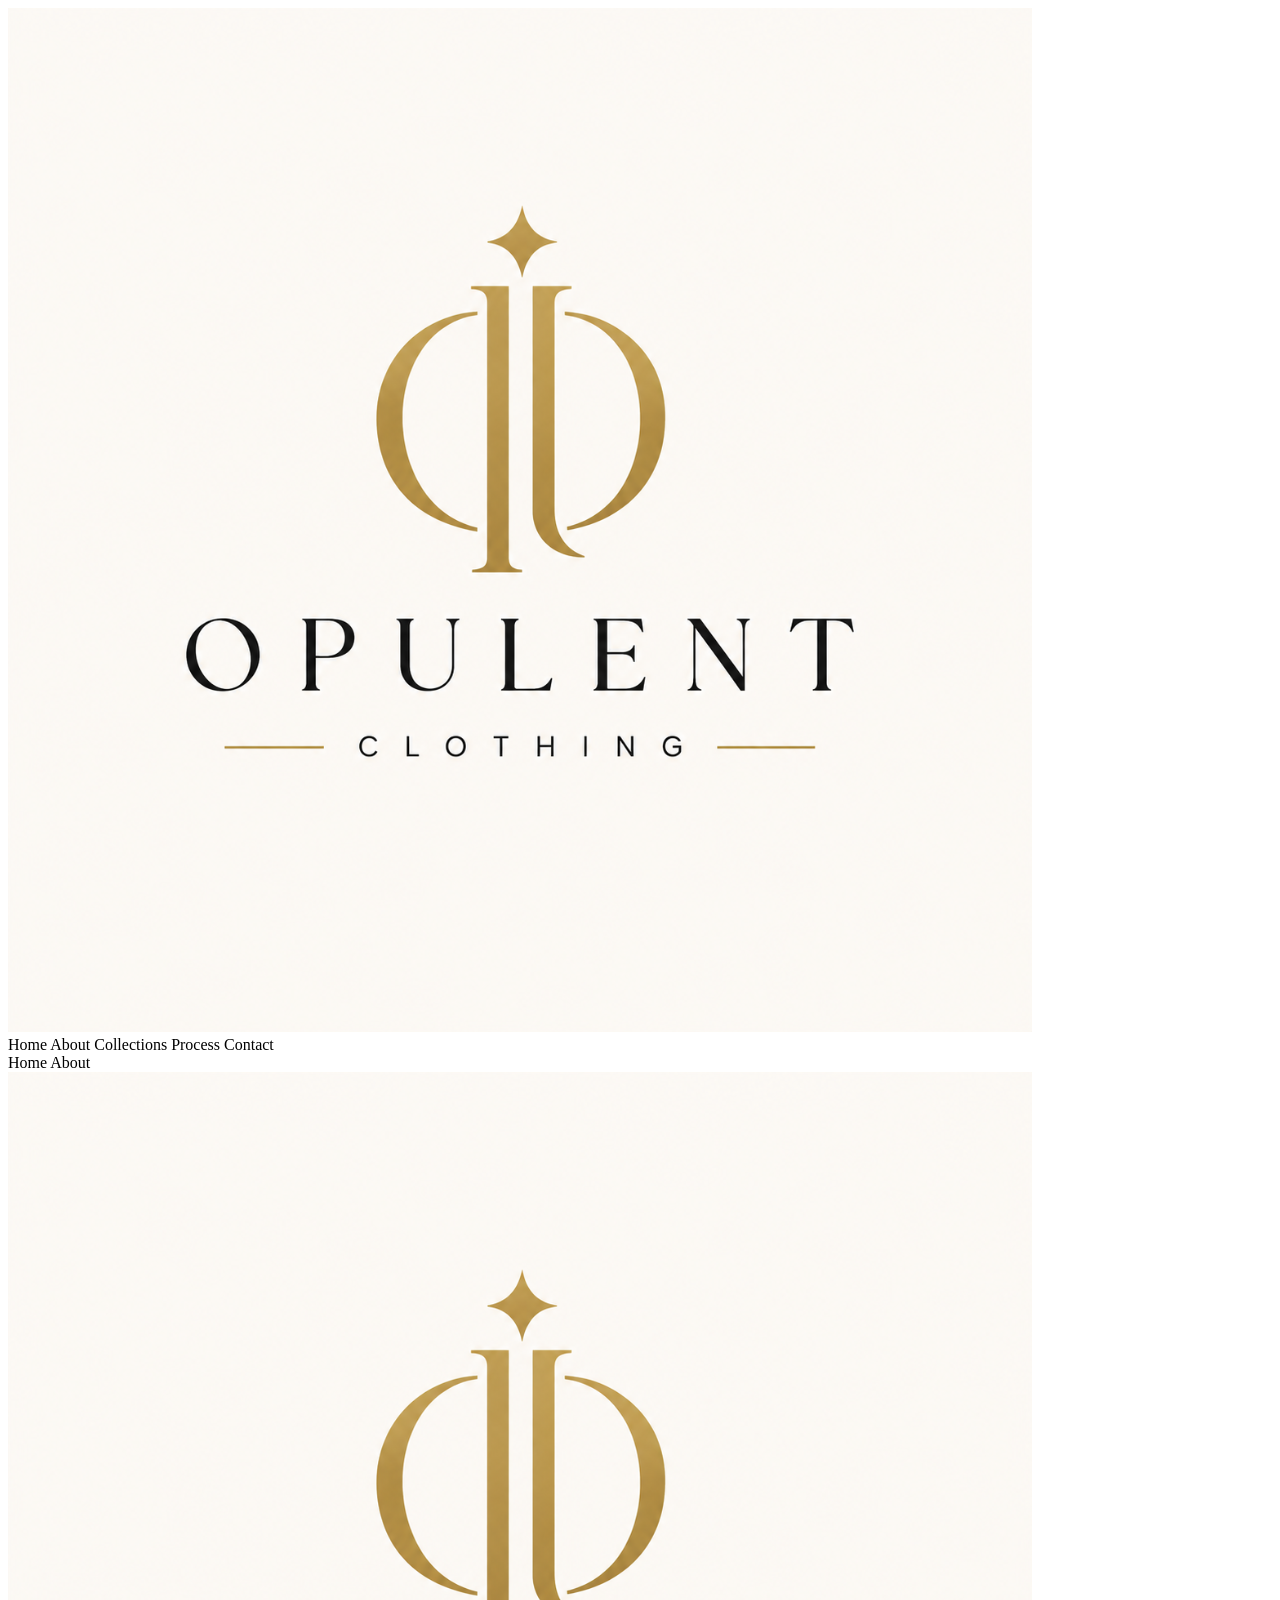
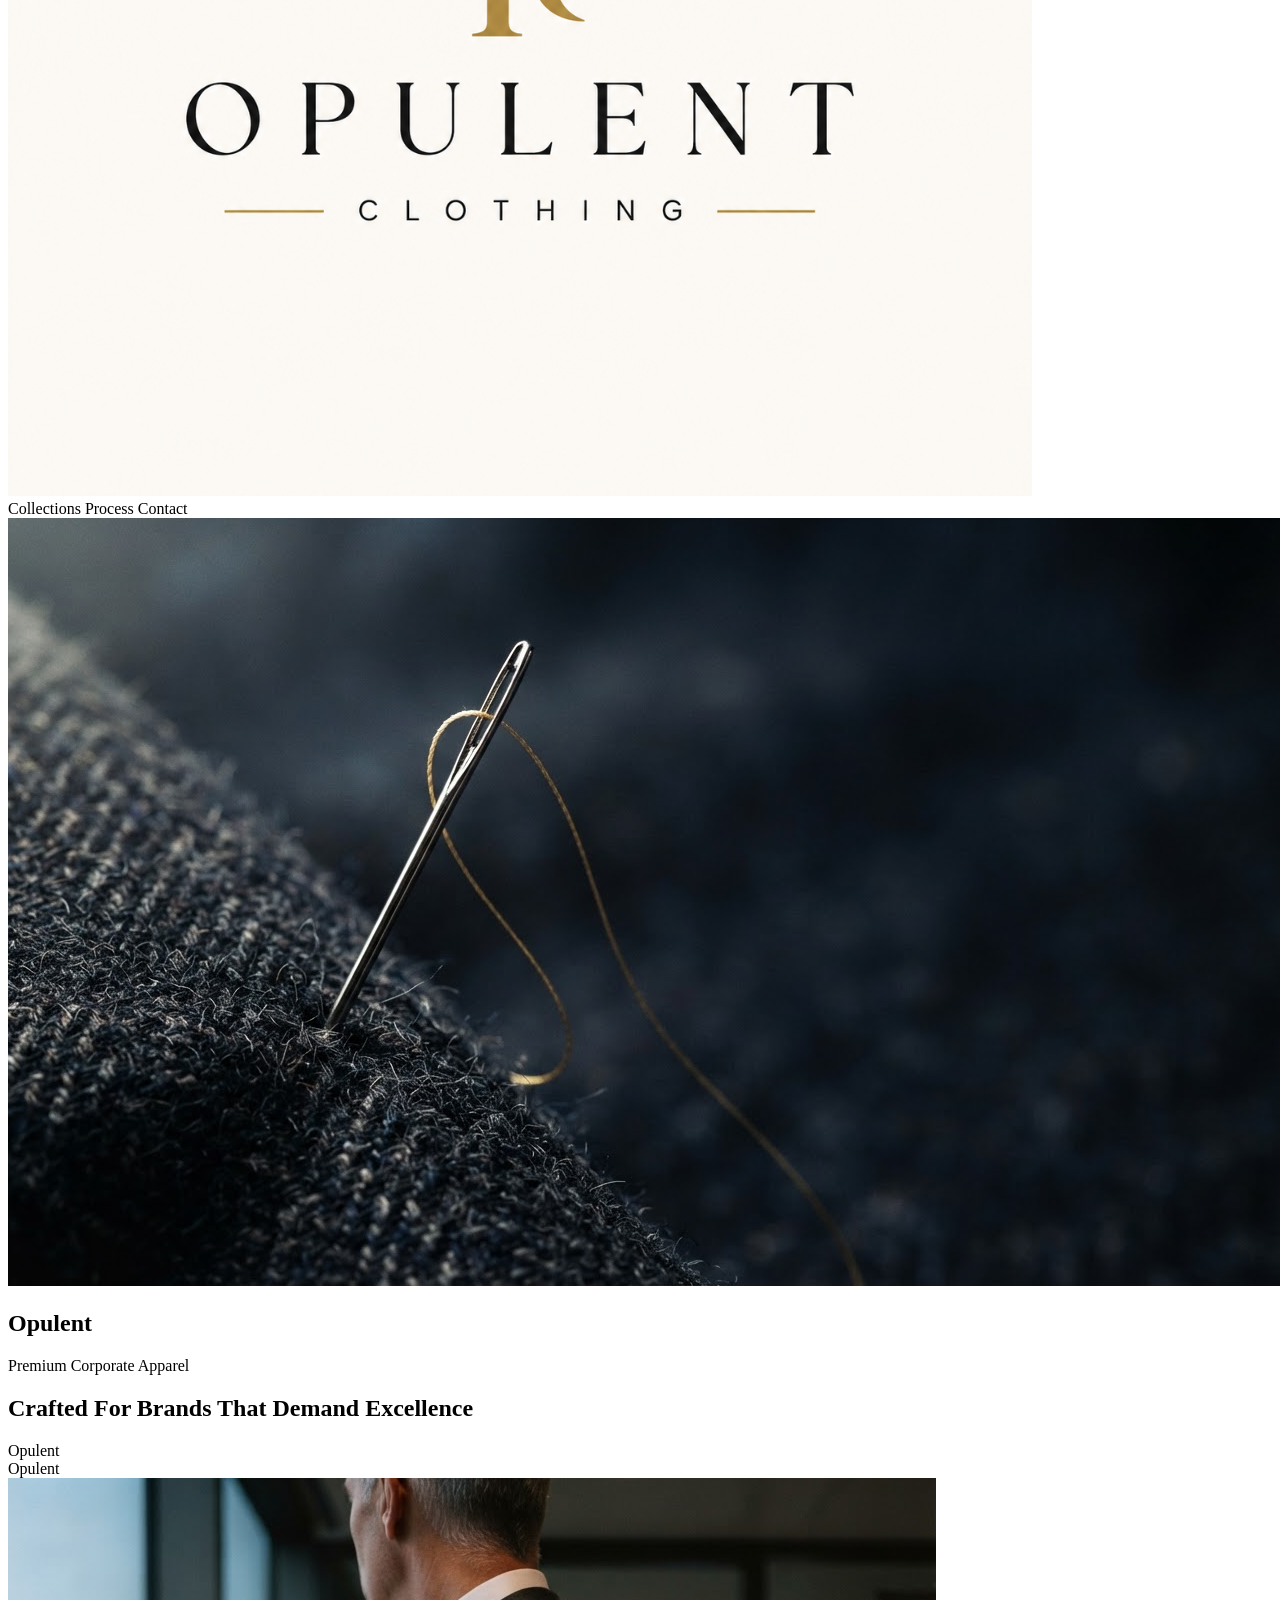
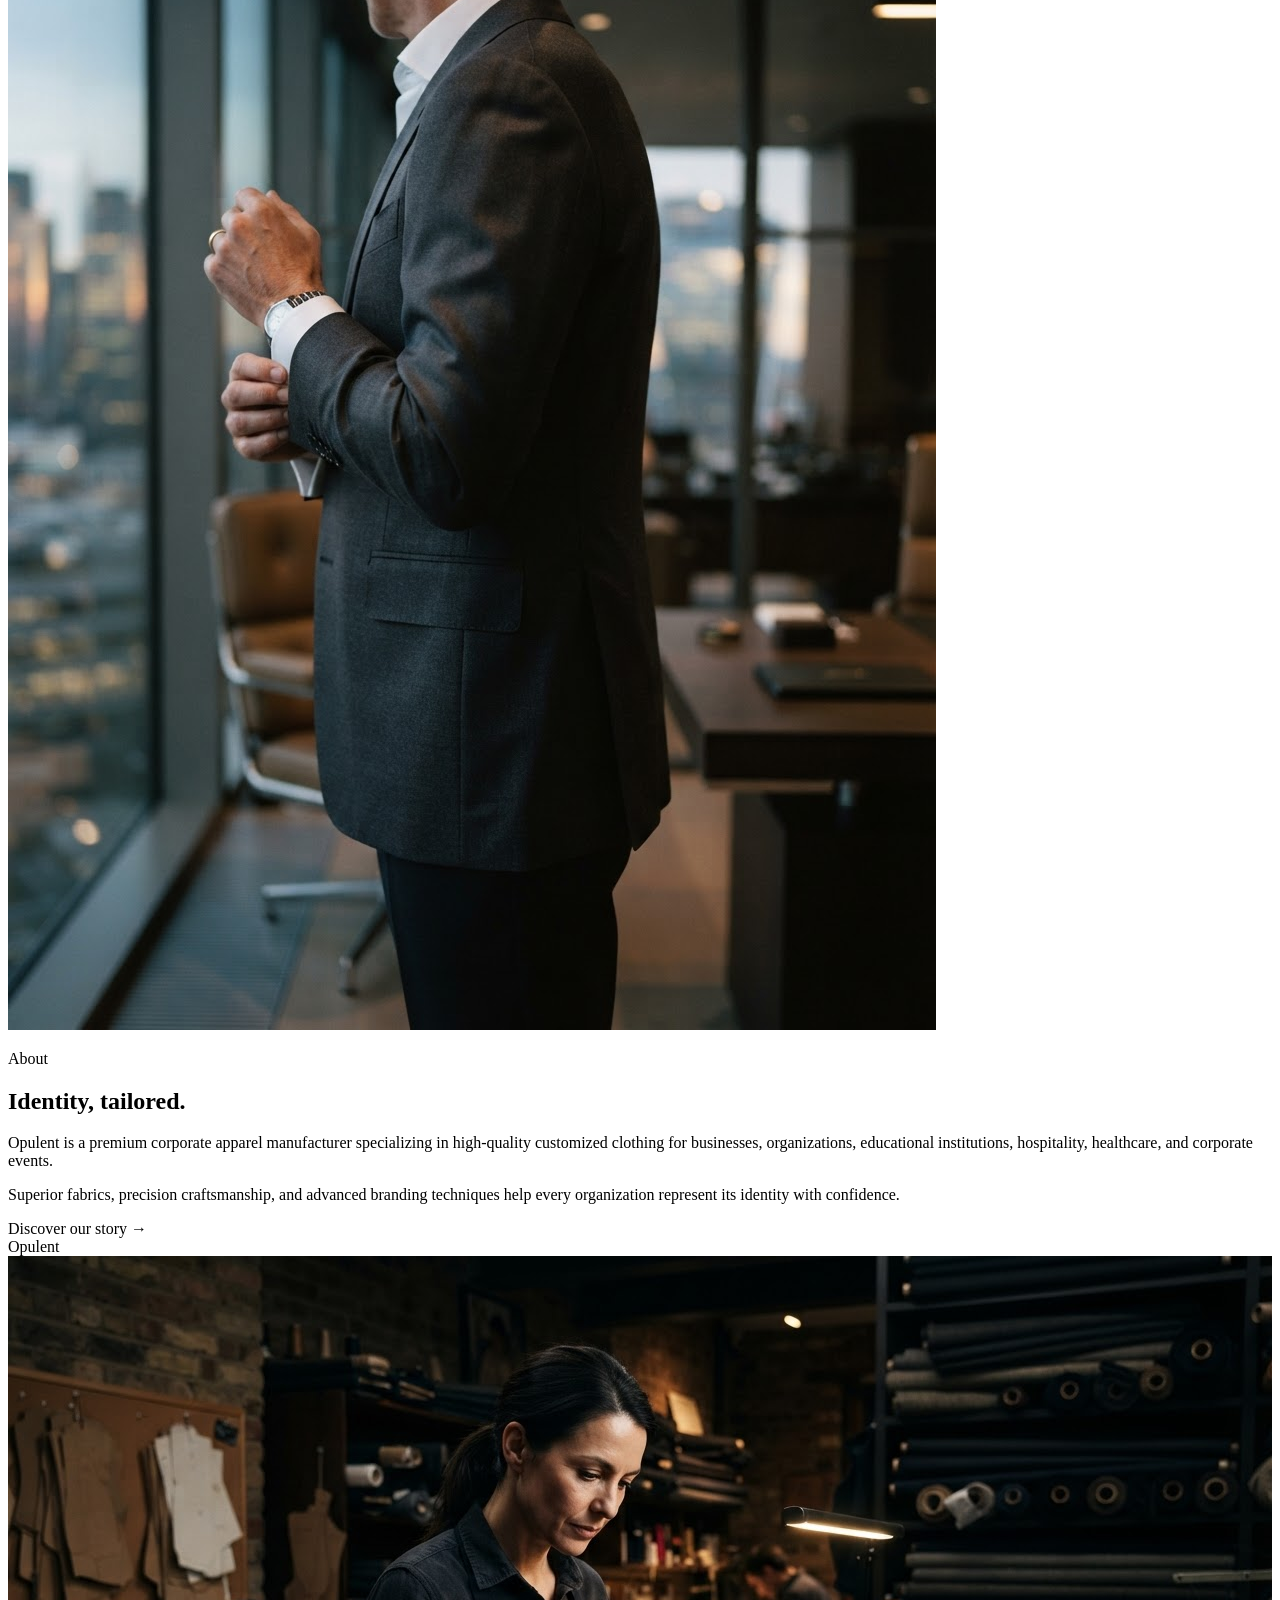
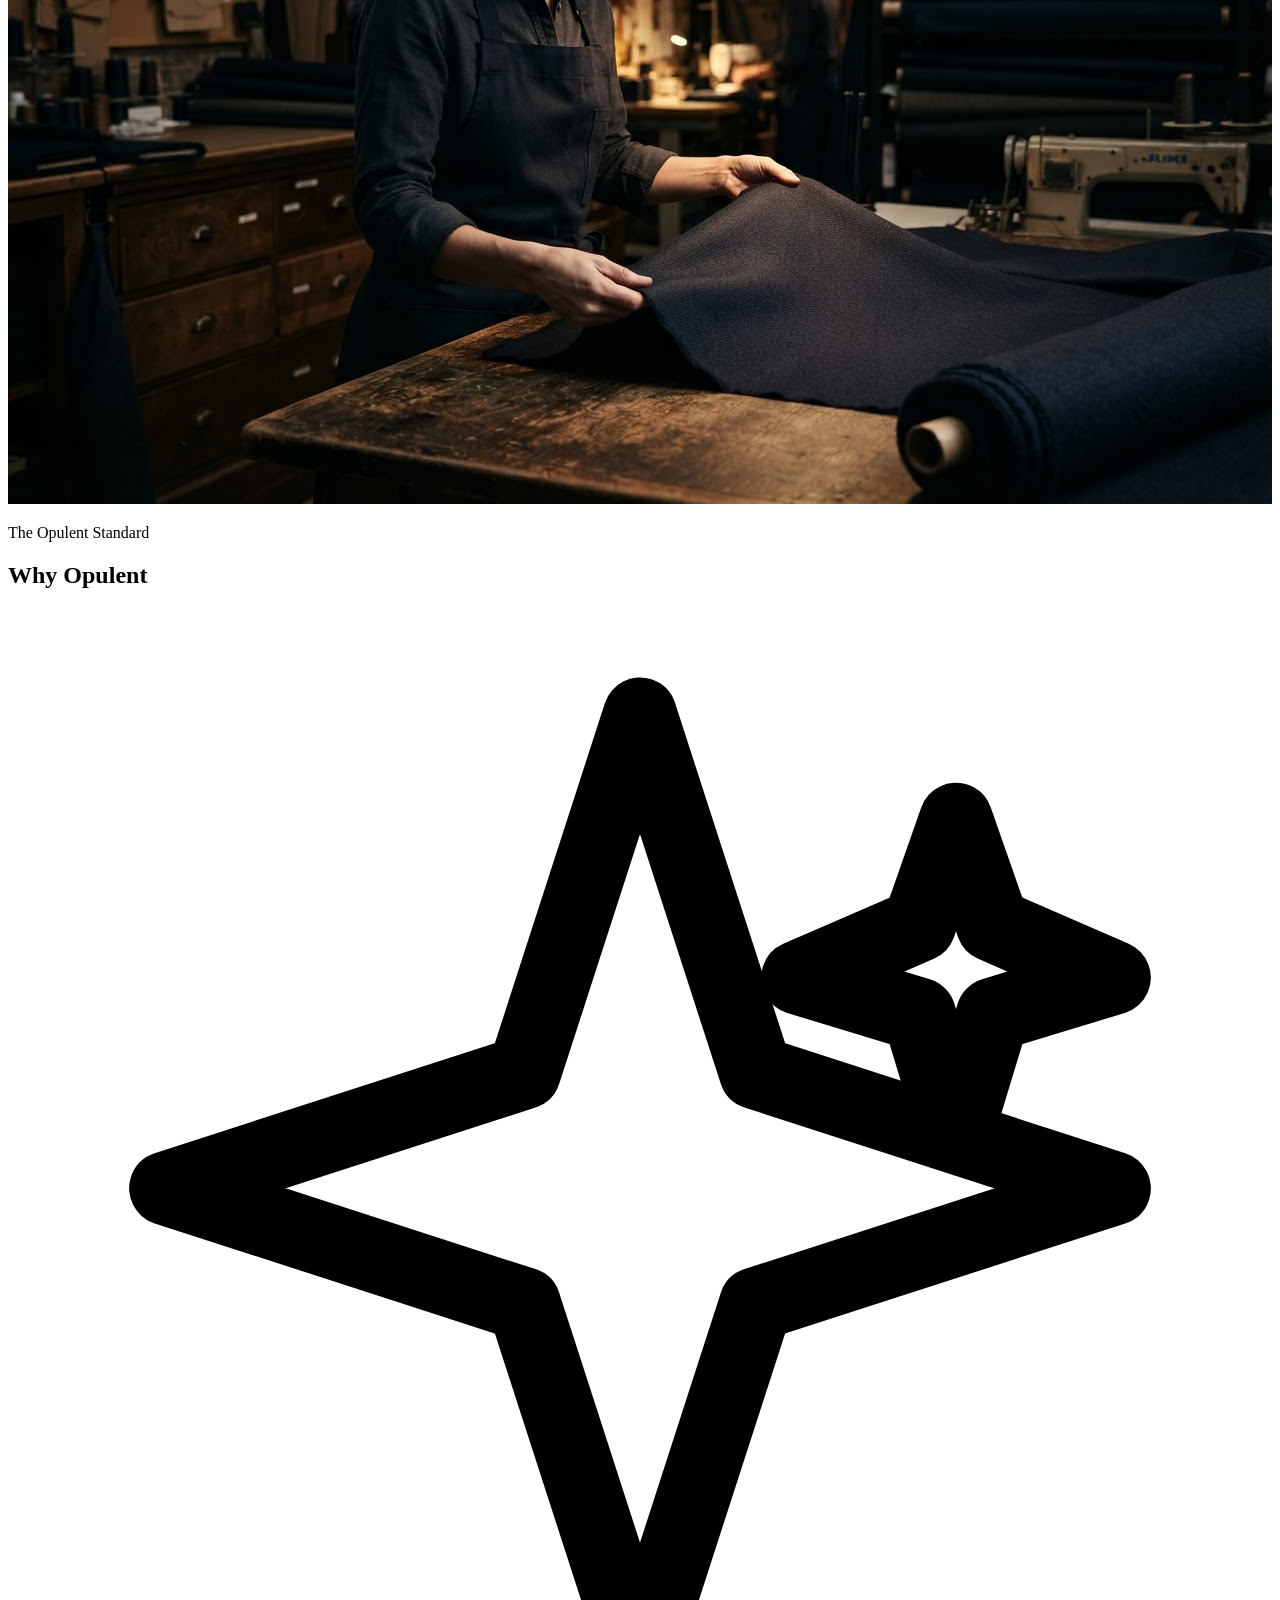
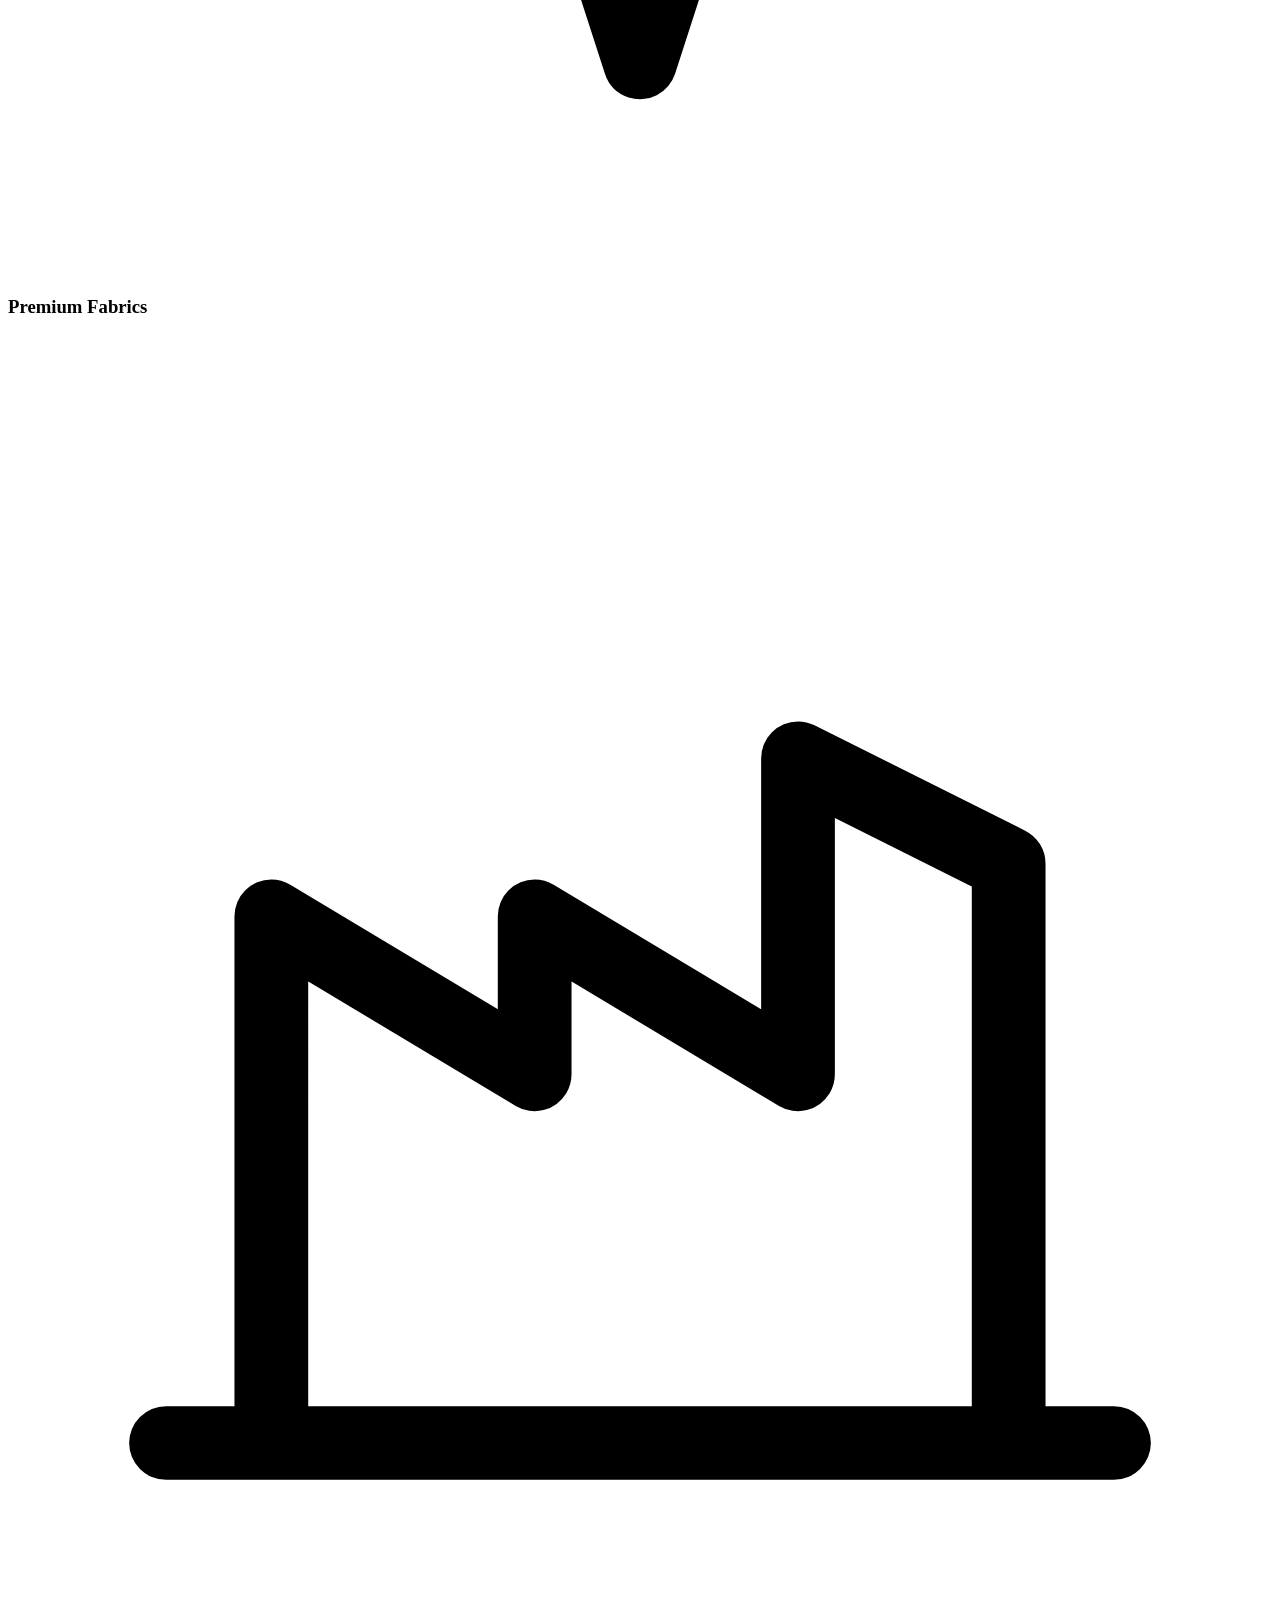
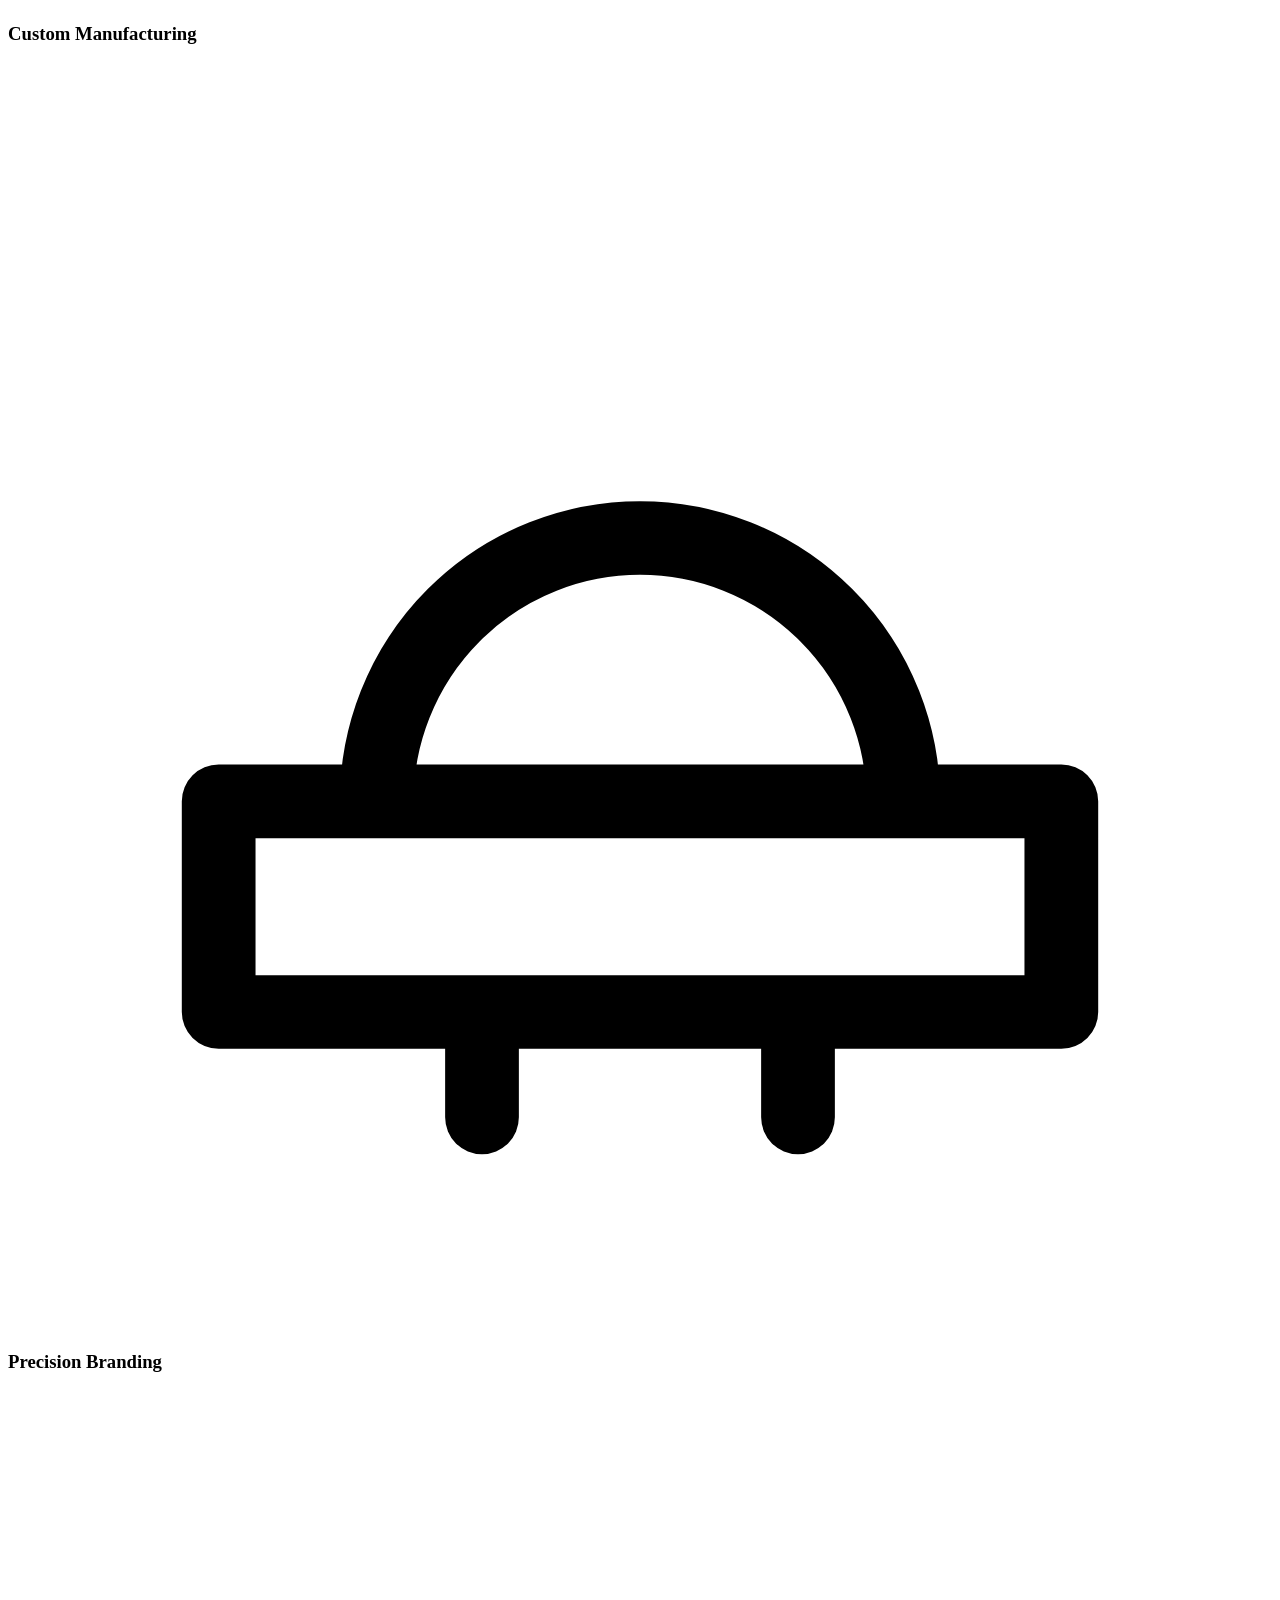
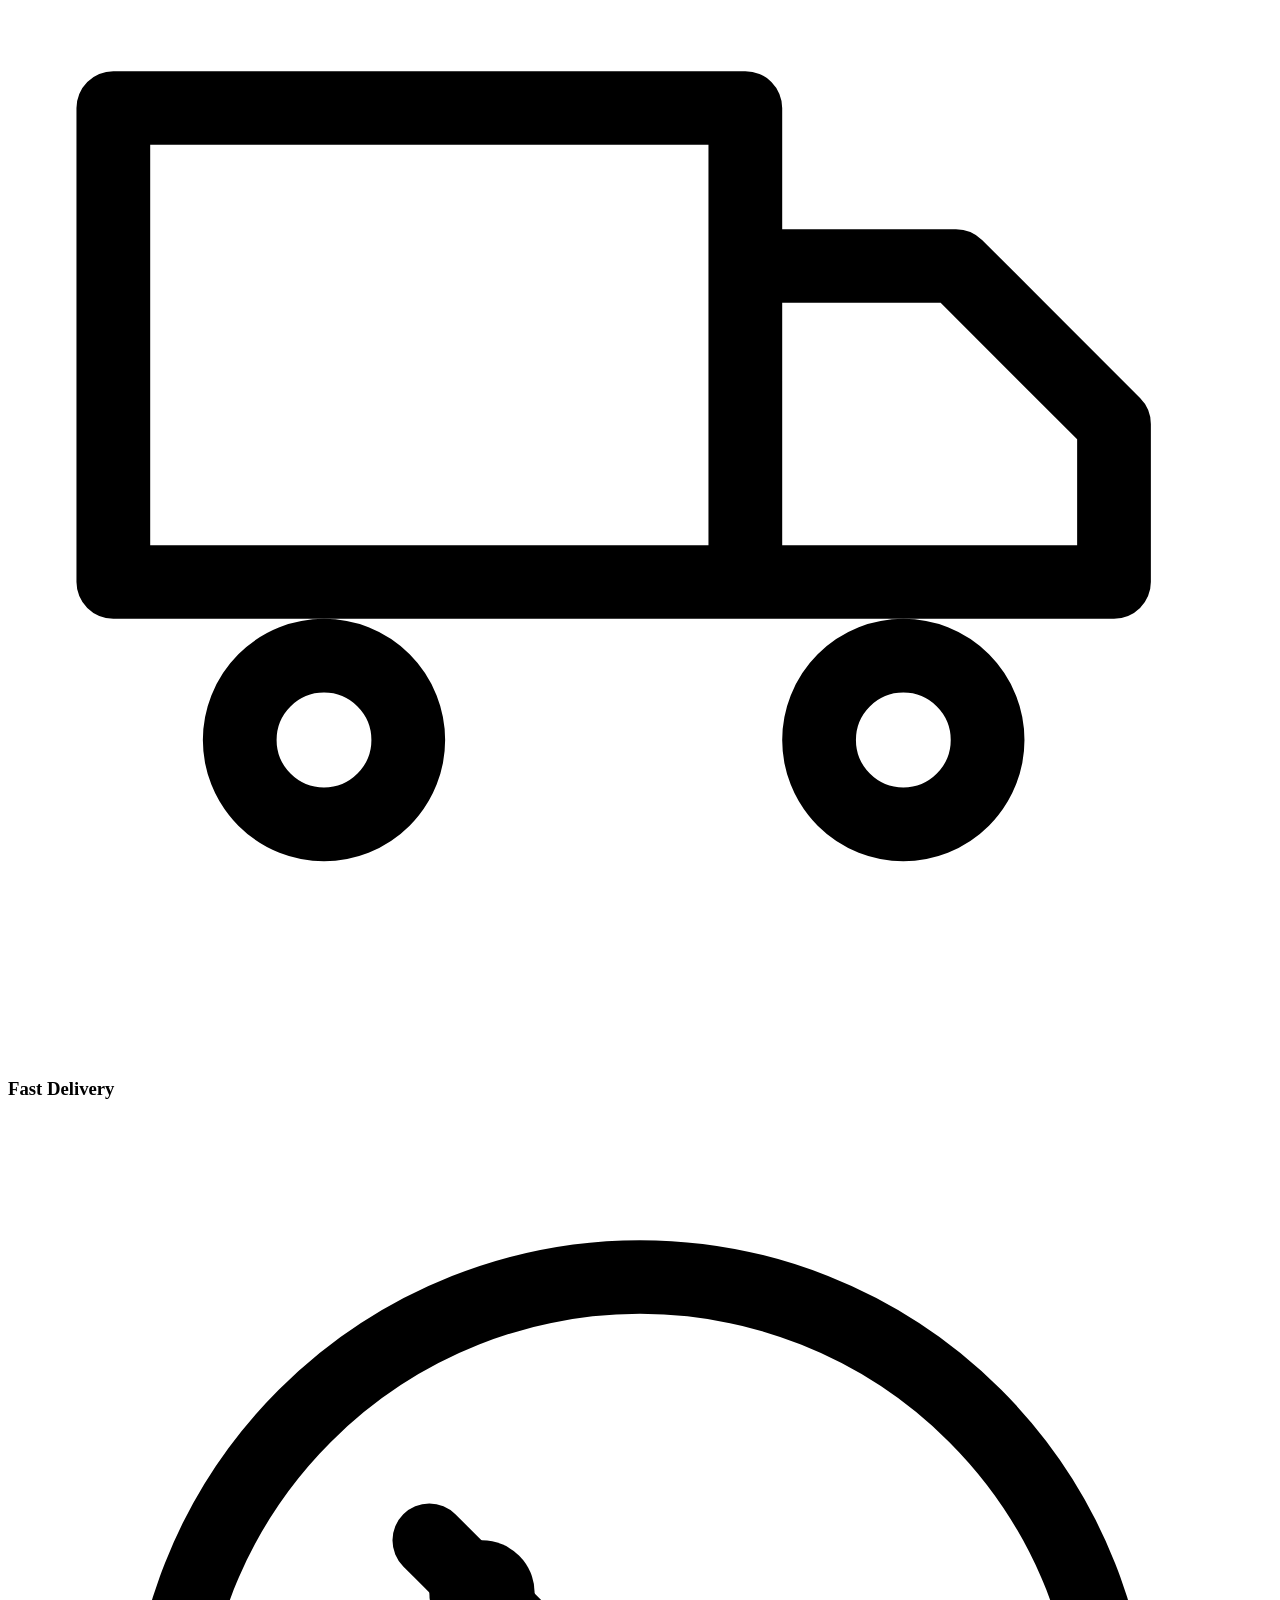
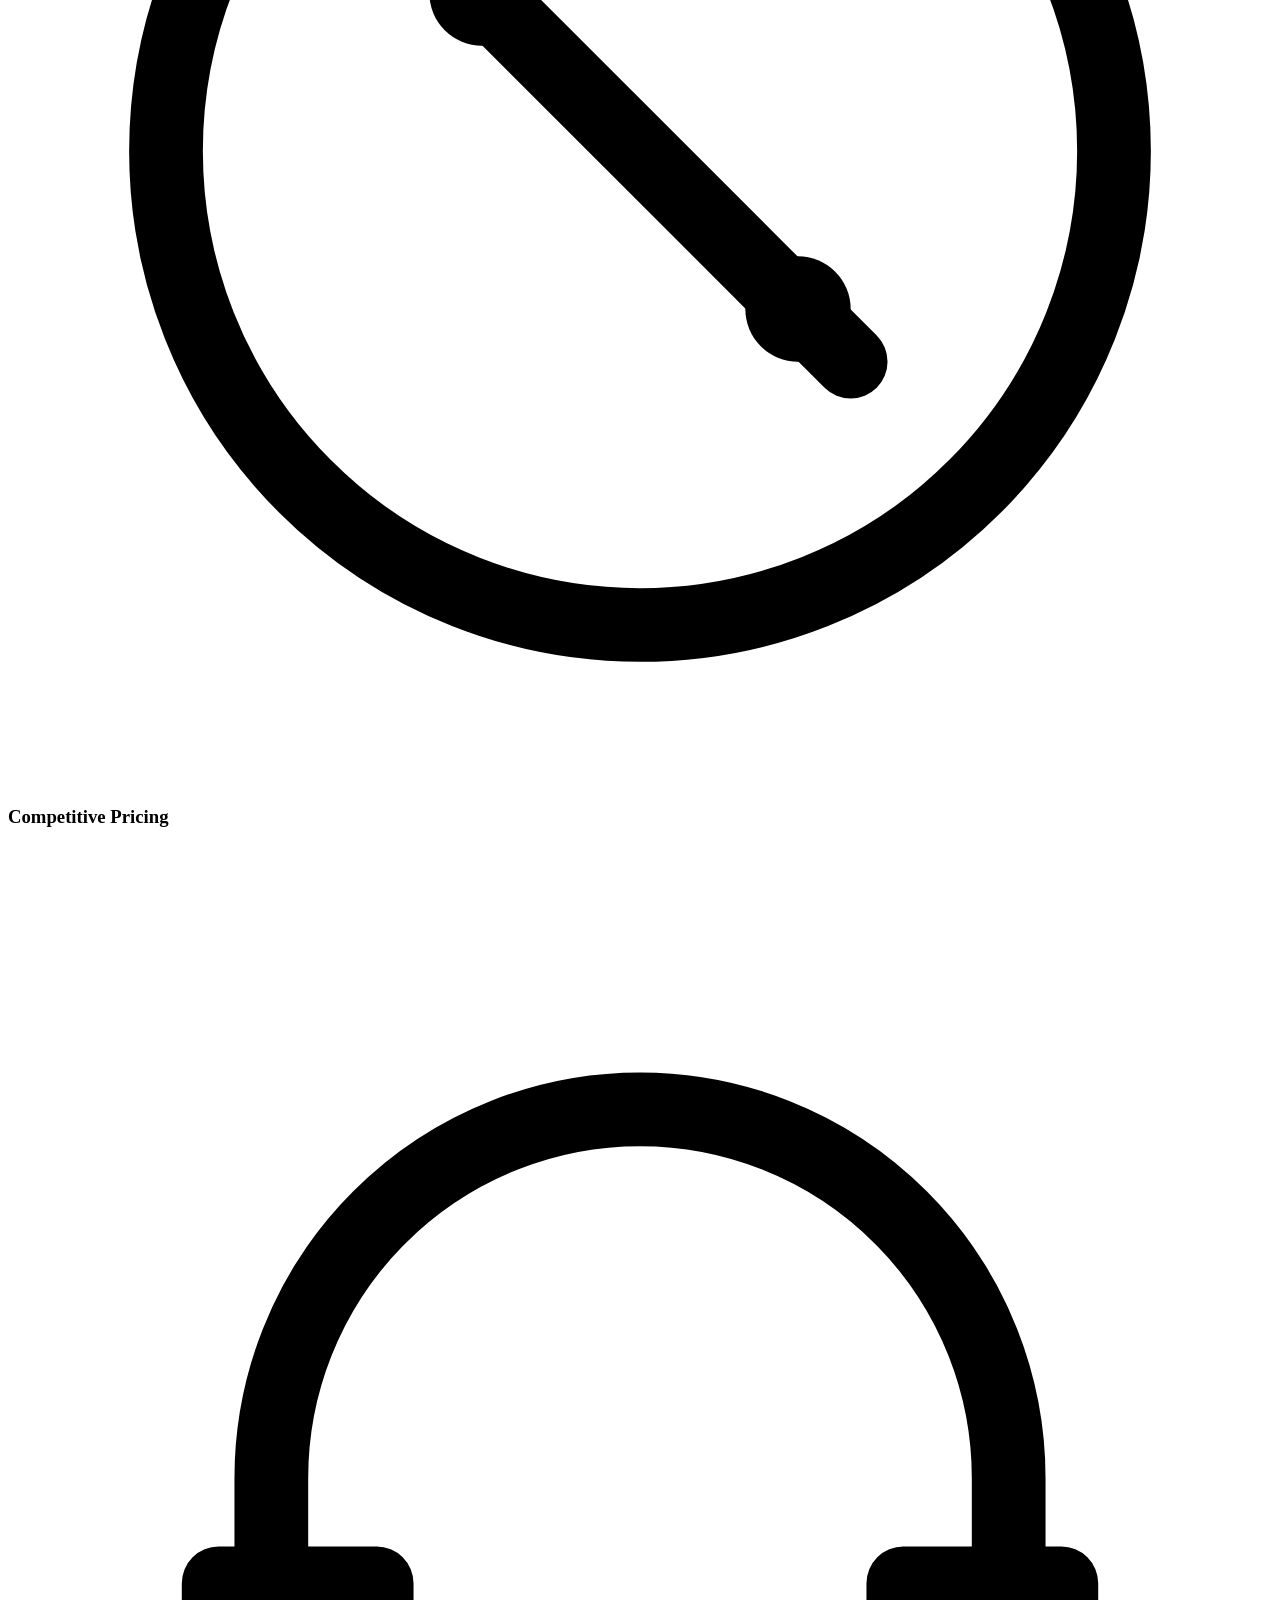
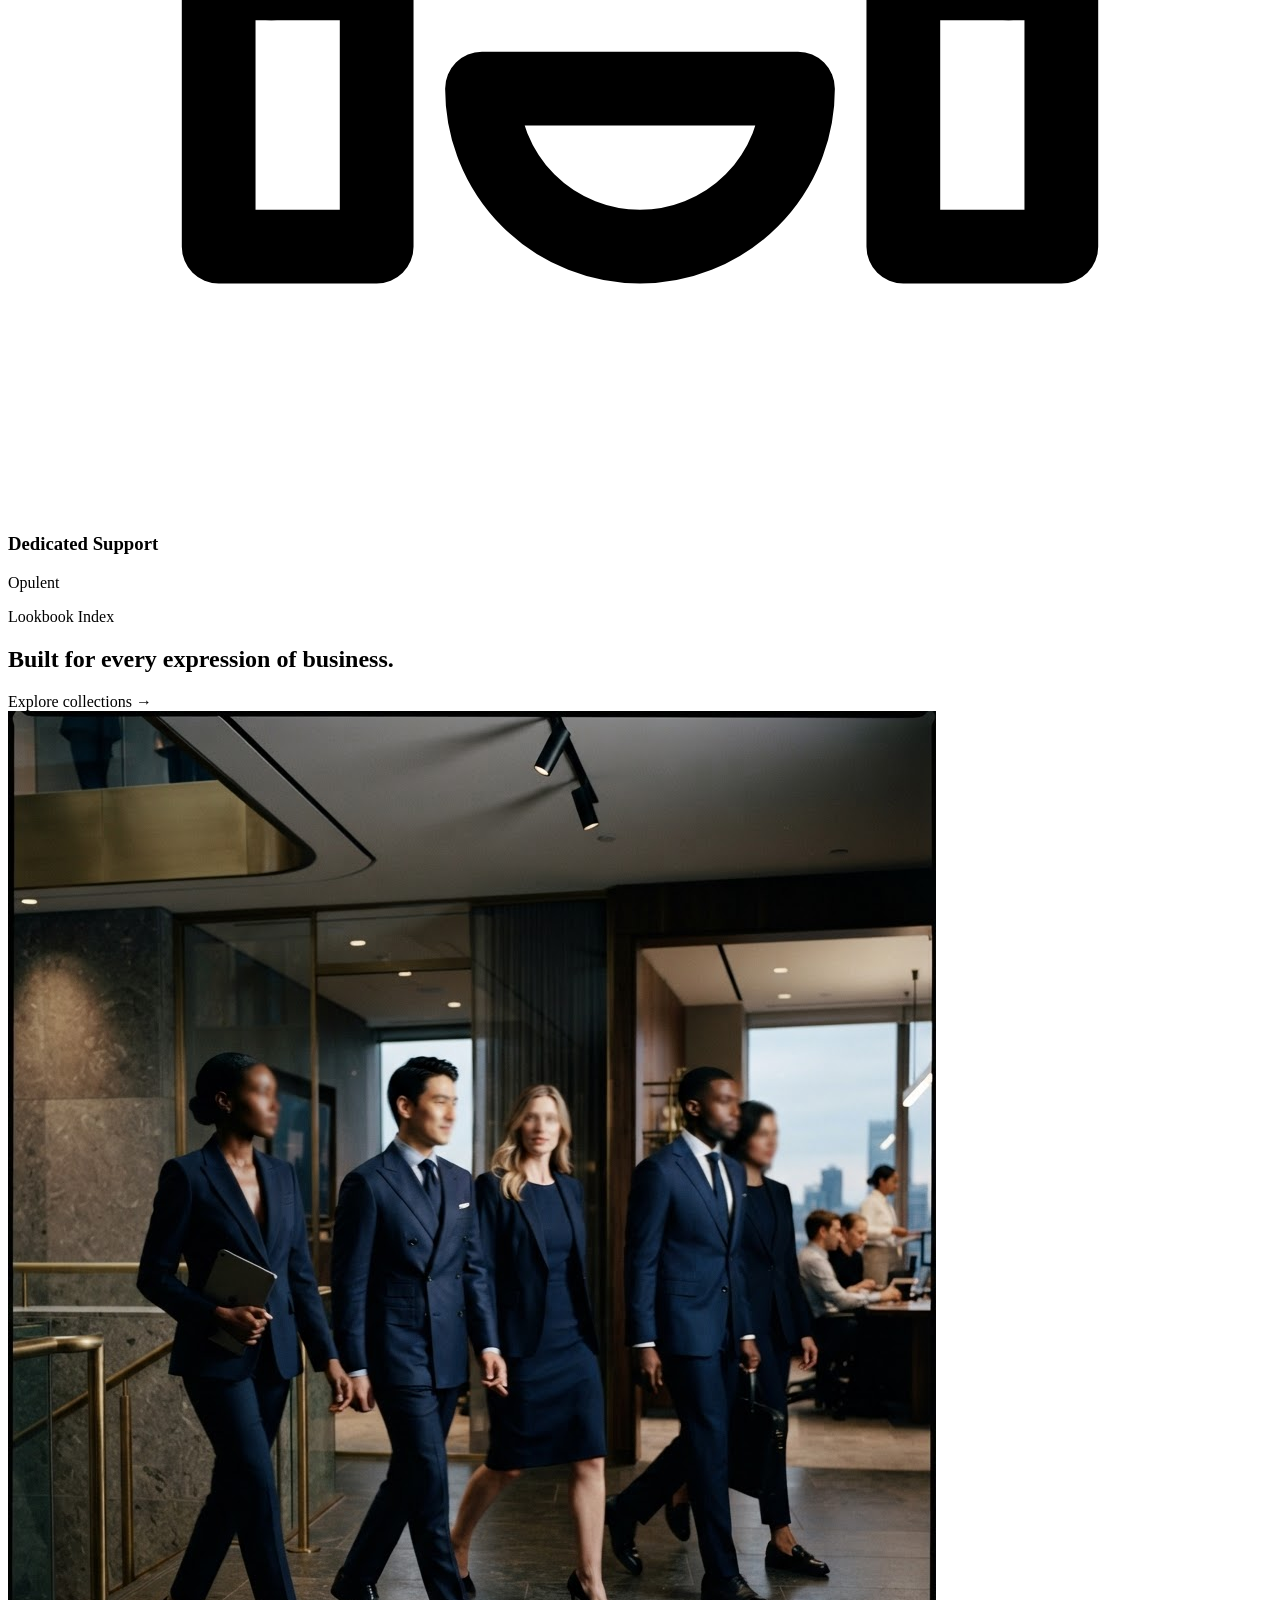
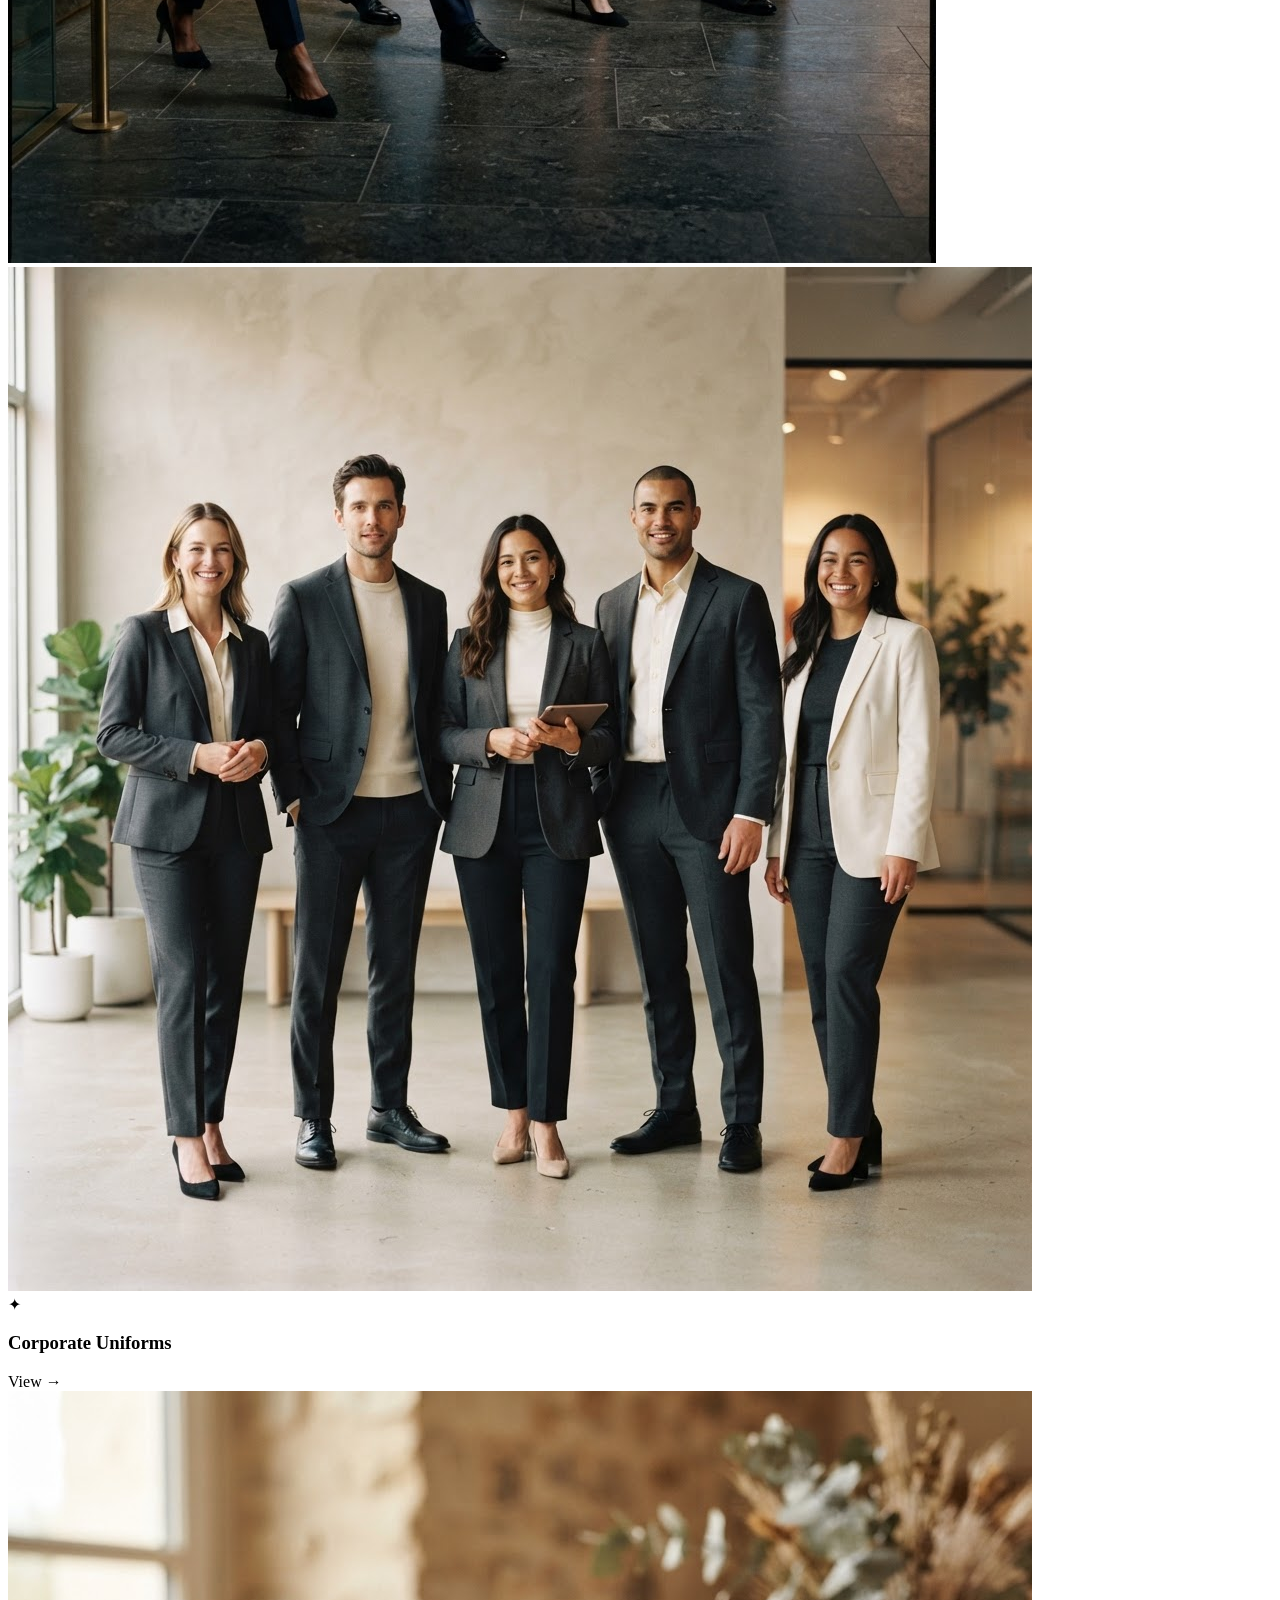
==== commit 53c0aed9: "Add files via upload" ====
--- a/index.html
+++ b/index.html
@@ -1,229 +1,131 @@
 <!DOCTYPE html>
 <html lang="en">
 <head>
-<meta charset="UTF-8" />
-<meta name="viewport" content="width=device-width, initial-scale=1.0" />
+<meta charset="UTF-8">
+<meta name="viewport" content="width=device-width, initial-scale=1.0">
 <title>Opulent — Premium Corporate Apparel</title>
-<meta name="description" content="Opulent is a premium corporate apparel manufacturer specializing in high-quality customized clothing for businesses, organizations, and institutions." />
-<link rel="preconnect" href="https://fonts.googleapis.com" />
-<link rel="preconnect" href="https://fonts.gstatic.com" crossorigin />
-<link href="https://fonts.googleapis.com/css2?family=Cormorant+Garamond:wght@300;400;500;600&family=Manrope:wght@400;500;600;700&display=swap" rel="stylesheet" />
-<link rel="stylesheet" href="styles.css" />
-<script>window.imgFall=function(e){e.onerror=null;e.removeAttribute('src');e.classList.add('img-fallback')};</script>
+<meta name="description" content="Opulent is a premium corporate apparel manufacturer specializing in high-quality customized clothing for businesses, organizations, and institutions.">
+<link rel="preconnect" href__="https://fonts.googleapis.com">
+<link rel="preconnect" href__="https://fonts.gstatic.com" crossorigin>
+<link href__="https://fonts.googleapis.com/css2?family=Cormorant+Garamond:wght@300;400;500;600&family=Manrope:wght@400;500;600;700&display=swap" rel="stylesheet">
+<link rel="stylesheet" href__="styles.css">
+<script>window.imgFall=function(e){e.onerror=null;e.removeAttribute('src');e.classList.add('img-fallback')};window.logoFall=function(e){var p=e.parentElement;if(p)p.innerHTML='<span class="wordmark-fallback">Opulent</span>'};</script>
 </head>
 <body>
 
-  <!-- ============ HEADER ============ -->
-  <header class="site-header" id="top">
-    <div class="header-inner">
-      <div class="header-mobile">
-        <a href="#top" class="wordmark" aria-label="Opulent home">Opulent</a>
-        <nav class="nav nav-mobile" aria-label="Primary">
-          <a href="#top" class="nav-link">Home</a>
-          <a href="#about" class="nav-link">About</a>
-          <a href="#collections" class="nav-link">Collections</a>
-          <a href="#contact" class="nav-link">Contact</a>
-        </nav>
-      </div>
-      <div class="header-desktop">
-        <nav class="nav nav-left" aria-label="Primary">
-          <a href="#top" class="nav-link">Home</a>
-          <a href="#about" class="nav-link">About</a>
-        </nav>
-        <a href="#top" class="wordmark wordmark-center" aria-label="Opulent home">Opulent</a>
-        <nav class="nav nav-right" aria-label="Primary">
-          <a href="#collections" class="nav-link">Collections</a>
-          <a href="#contact" class="nav-link">Contact</a>
-        </nav>
+<header class="site-header" id="top">
+  <div class="header-inner">
+    <div class="header-mobile">
+      <a href__="index.html" class="header-logo" aria-label="Opulent home"><img src="logo.png" alt="Opulent" class="logo-img logo-sm" onerror="logoFall(this)"></a>
+      <nav class="nav nav-mobile" aria-label="Primary">
+        <a href__="index.html" class="nav-link">Home</a>
+        <a href__="about.html" class="nav-link">About</a>
+        <a href__="collections.html" class="nav-link">Collections</a>
+        <a href__="process.html" class="nav-link">Process</a>
+        <a href__="contact.html" class="nav-link">Contact</a>
+      </nav>
+    </div>
+    <div class="header-desktop">
+      <nav class="nav nav-left" aria-label="Primary">
+        <a href__="index.html" class="nav-link">Home</a>
+        <a href__="about.html" class="nav-link">About</a>
+      </nav>
+      <a href__="index.html" class="header-logo-center" aria-label="Opulent home"><img src="logo.png" alt="Opulent" class="logo-img logo-md" onerror="logoFall(this)"></a>
+      <nav class="nav nav-right" aria-label="Primary">
+        <a href__="collections.html" class="nav-link">Collections</a>
+        <a href__="process.html" class="nav-link">Process</a>
+        <a href__="contact.html" class="nav-link">Contact</a>
+      </nav>
+    </div>
+  </div>
+</header>
+
+<main>
+  <section class="hero">
+    <img class="hero-bg" src="hero-banner.jpg" alt="" onerror="imgFall(this)">
+    <div class="hero-overlay"></div>
+    <div class="hero-content">
+      <h1 class="hero-wordmark">Opulent</h1>
+      <div class="hero-line"></div>
+      <p class="label hero-label">Premium Corporate Apparel</p>
+      <h2 class="hero-title">Crafted For Brands That Demand Excellence</h2>
+    </div>
+    <span class="watermark" aria-hidden="true">Opulent</span>
+  </section>
+
+  <section class="section" id="about">
+    <div class="gold-line"></div>
+    <span class="watermark" aria-hidden="true">Opulent</span>
+    <div class="section-grid">
+      <div class="reveal section-media"><img src="about-portrait.jpg" alt="Professional adjusting a tailored cuff" onerror="imgFall(this)"></div>
+      <div class="reveal section-content" data-delay="1">
+        <p class="label label-gold">About</p>
+        <h2 class="display-title">Identity, tailored.</h2>
+        <div class="prose">
+          <p>Opulent is a premium corporate apparel manufacturer specializing in high-quality customized clothing for businesses, organizations, educational institutions, hospitality, healthcare, and corporate events.</p>
+          <p>Superior fabrics, precision craftsmanship, and advanced branding techniques help every organization represent its identity with confidence.</p>
+        </div>
+        <a class="btn-outline" href__="about.html">Discover our story →</a>
       </div>
     </div>
-  </header>
+  </section>
 
-  <main>
-
-    <!-- ============ HERO ============ -->
-    <section class="hero">
-      <img class="hero-bg" src="assets/hero.jpg" alt="" onerror="imgFall(this)" />
-      <div class="hero-overlay"></div>
-      <div class="hero-content">
-        <h1 class="hero-wordmark">Opulent</h1>
-        <div class="hero-line"></div>
-        <p class="label hero-label">Premium Corporate Apparel</p>
-        <h2 class="hero-title">Crafted For Brands That Demand Excellence</h2>
-      </div>
-      <span class="watermark" aria-hidden="true">Opulent</span>
-    </section>
-
-    <!-- ============ ABOUT ============ -->
-    <section class="section" id="about">
-      <div class="gold-line"></div>
-      <span class="watermark" aria-hidden="true">Opulent</span>
-      <div class="section-grid">
-        <div class="reveal section-media">
-          <img src="assets/portrait.jpg" alt="Professional adjusting a tailored cuff" onerror="imgFall(this)" />
-        </div>
-        <div class="reveal section-content" data-delay="1">
-          <p class="label label-gold">About</p>
-          <h2 class="display-title">Identity, tailored.</h2>
-          <div class="prose">
-            <p>Opulent is a premium corporate apparel manufacturer specializing in high-quality customized clothing for businesses, organizations, educational institutions, hospitality, healthcare, and corporate events.</p>
-            <p>Superior fabrics, precision craftsmanship, and advanced branding techniques help every organization represent its identity with confidence.</p>
-          </div>
-          <a class="btn-outline" href="#about">Discover our story →</a>
-        </div>
-      </div>
-    </section>
-
-    <!-- ============ WHY OPULENT ============ -->
-    <section class="section" id="why">
-      <div class="gold-line"></div>
-      <span class="watermark" aria-hidden="true">Opulent</span>
-      <div class="why-head">
-        <div class="reveal section-media">
-          <img src="assets/atelier.jpg" alt="Textile artisan inspecting fabric" onerror="imgFall(this)" />
-        </div>
-        <div class="reveal why-head-text" data-delay="1">
-          <p class="label label-gold">The Opulent Standard</p>
-          <h2 class="display-title">Why Opulent</h2>
-        </div>
-      </div>
-      <div class="icon-grid">
-        <div class="icon-cell reveal">
-          <span class="icon-bubble"><svg viewBox="0 0 24 24" fill="none" stroke="currentColor" stroke-width="1.4" stroke-linejoin="round"><path d="M12 2l2.5 7L22 12l-7.5 2.5L12 22l-2.5-7.5L2 12l7.5-2.5z"/></svg></span>
-          <h3>Premium Fabrics</h3>
-        </div>
-        <div class="icon-cell reveal">
-          <span class="icon-bubble"><svg viewBox="0 0 24 24" fill="none" stroke="currentColor" stroke-width="1.4" stroke-linecap="round" stroke-linejoin="round"><path d="M3 21h18M5 21V11l5 3V11l5 3V8l4 2v11"/></svg></span>
-          <h3>Custom Manufacturing</h3>
-        </div>
-        <div class="icon-cell reveal">
-          <span class="icon-bubble"><svg viewBox="0 0 24 24" fill="none" stroke="currentColor" stroke-width="1.4" stroke-linecap="round" stroke-linejoin="round"><path d="M4 14h16v4H4zM7 14a5 5 0 1 1 10 0"/></svg></span>
-          <h3>Precision Branding</h3>
-        </div>
-        <div class="icon-cell reveal">
-          <span class="icon-bubble"><svg viewBox="0 0 24 24" fill="none" stroke="currentColor" stroke-width="1.4" stroke-linecap="round" stroke-linejoin="round"><path d="M2 6h12v9H2zM14 9h4l3 3v3h-7"/><circle cx="6" cy="18" r="1.6"/><circle cx="17" cy="18" r="1.6"/></svg></span>
-          <h3>Fast Delivery</h3>
-        </div>
-        <div class="icon-cell reveal">
-          <span class="icon-bubble"><svg viewBox="0 0 24 24" fill="none" stroke="currentColor" stroke-width="1.4" stroke-linecap="round" stroke-linejoin="round"><circle cx="12" cy="12" r="9"/><path d="M8.5 8.5l7 7"/><circle cx="8.5" cy="8.5" r="1" fill="currentColor" stroke="none"/><circle cx="15.5" cy="15.5" r="1" fill="currentColor" stroke="none"/></svg></span>
-          <h3>Competitive Pricing</h3>
-        </div>
-        <div class="icon-cell reveal">
-          <span class="icon-bubble"><svg viewBox="0 0 24 24" fill="none" stroke="currentColor" stroke-width="1.4" stroke-linecap="round" stroke-linejoin="round"><path d="M5 14v-2a7 7 0 0 1 14 0v2"/><path d="M4 14h3v5H4zM17 14h3v5h-3z"/><path d="M12 19a3 3 0 0 1-3-3h6a3 3 0 0 1-3 3z"/></svg></span>
-          <h3>Dedicated Support</h3>
-        </div>
-      </div>
-    </section>
-
-    <!-- ============ COLLECTIONS ============ -->
-    <section class="section" id="collections">
-      <div class="gold-line"></div>
-      <span class="watermark" aria-hidden="true">Opulent</span>
-      <div class="collections-head">
-        <div class="reveal">
-          <p class="label label-gold">Lookbook Index</p>
-          <h2 class="display-title">Built for every expression of business.</h2>
-        </div>
-        <a class="btn-outline" href="#collections">Explore collections →</a>
-      </div>
-      <div class="reveal">
-        <img class="collections-banner" src="assets/uniforms.jpg" alt="Professionals in coordinated corporate uniforms" onerror="imgFall(this)" />
-      </div>
-      <div class="card-grid">
-        <a class="card reveal" href="#collections">
-          <img src="assets/cat-corporate.jpg" alt="Corporate Uniforms" onerror="imgFall(this)" />
-          <div class="card-overlay"></div>
-          <div class="card-inner"><span class="card-mark">✦</span><div><h3>Corporate Uniforms</h3><span class="label card-view">View →</span></div></div>
-        </a>
-        <a class="card reveal" href="#collections">
-          <img src="assets/cat-polo.jpg" alt="Polo Shirts" onerror="imgFall(this)" />
-          <div class="card-overlay"></div>
-          <div class="card-inner"><span class="card-mark">✦</span><div><h3>Polo Shirts</h3><span class="label card-view">View →</span></div></div>
-        </a>
-        <a class="card reveal" href="#collections">
-          <img src="assets/cat-shirts.jpg" alt="Formal Shirts" onerror="imgFall(this)" />
-          <div class="card-overlay"></div>
-          <div class="card-inner"><span class="card-mark">✦</span><div><h3>Formal Shirts</h3><span class="label card-view">View →</span></div></div>
-        </a>
-        <a class="card reveal" href="#collections">
-          <img src="assets/cat-tees.jpg" alt="Round Neck T-Shirts" onerror="imgFall(this)" />
-          <div class="card-overlay"></div>
-          <div class="card-inner"><span class="card-mark">✦</span><div><h3>Round Neck T-Shirts</h3><span class="label card-view">View →</span></div></div>
-        </a>
-        <a class="card reveal" href="#collections">
-          <img src="assets/cat-outerwear.jpg" alt="Outerwear" onerror="imgFall(this)" />
-          <div class="card-overlay"></div>
-          <div class="card-inner"><span class="card-mark">✦</span><div><h3>Outerwear</h3><span class="label card-view">View →</span></div></div>
-        </a>
-        <a class="card reveal" href="#collections">
-          <img src="assets/cat-accessories.jpg" alt="Accessories" onerror="imgFall(this)" />
-          <div class="card-overlay"></div>
-          <div class="card-inner"><span class="card-mark">✦</span><div><h3>Accessories</h3><span class="label card-view">View →</span></div></div>
-        </a>
-      </div>
-    </section>
-
-    <!-- ============ CONTACT ============ -->
-    <section class="section section-contact" id="contact">
-      <div class="gold-line"></div>
-      <span class="watermark" aria-hidden="true">Opulent</span>
-      <div class="section-grid">
-        <div class="reveal section-media">
-          <img src="assets/contact.jpg" alt="Opulent textile showroom at dusk" onerror="imgFall(this)" />
-        </div>
-        <div class="reveal section-content" data-delay="1">
-          <p class="label label-muted">Client Services</p>
-          <h2 class="display-title">Begin your next collection.</h2>
-          <p class="prose">Tell us about your team, quantities, timing and brand requirements. Our corporate apparel specialists will shape the next steps.</p>
-          <div class="email-icons">
-            <a class="email-icon" href="https://mail.google.com/mail/?view=cm&fs=1&to=contact@opulentclothing.com" target="_blank" rel="noreferrer" aria-label="Compose via Gmail">
-              <span class="icon-ring"><svg viewBox="0 0 24 24" fill="none" stroke="currentColor" stroke-width="1.4" stroke-linecap="round" stroke-linejoin="round"><rect x="2.5" y="5.5" width="19" height="13" rx="2"/><path d="M3 7l9 6.5L21 7"/></svg></span>
-              <span class="label">Gmail</span>
-            </a>
-            <a class="email-icon" href="https://compose.mail.yahoo.com/?to=contact@opulentclothing.com" target="_blank" rel="noreferrer" aria-label="Compose via Yahoo">
-              <span class="icon-ring"><svg viewBox="0 0 24 24" fill="none" stroke="currentColor" stroke-width="1.4" stroke-linecap="round" stroke-linejoin="round"><path d="M5 5l7 8 7-8"/><path d="M12 13v6"/></svg></span>
-              <span class="label">Yahoo</span>
-            </a>
-            <a class="email-icon" href="mailto:contact@opulentclothing.com" aria-label="Compose via iCloud">
-              <span class="icon-ring"><svg viewBox="0 0 24 24" fill="none" stroke="currentColor" stroke-width="1.4" stroke-linecap="round" stroke-linejoin="round"><path d="M17.5 19H9a7 7 0 1 1 6.71-9h1.79a4.5 4.5 0 1 1 0 9z"/></svg></span>
-              <span class="label">iCloud</span>
-            </a>
-            <a class="email-icon" href="https://outlook.live.com/mail/0/deeplink/compose?to=contact@opulentclothing.com" target="_blank" rel="noreferrer" aria-label="Compose via Outlook">
-              <span class="icon-ring"><svg viewBox="0 0 24 24" fill="none" stroke="currentColor" stroke-width="1.4"><circle cx="12" cy="12" r="8"/><circle cx="12" cy="12" r="3.2"/></svg></span>
-              <span class="label">Outlook</span>
-            </a>
-          </div>
-          <p class="success-msg" id="successMsg">Thank you for contacting us and choosing us. We will get back to you shortly.</p>
-          <div class="contact-info">
-            <a href="mailto:contact@opulentclothing.com">contact@opulentclothing.com</a>
-            <p>Bangalore · India</p>
-          </div>
-        </div>
-      </div>
-    </section>
-
-  </main>
-
-  <!-- ============ FOOTER ============ -->
-  <footer class="site-footer" id="footer">
+  <section class="section" id="why">
     <div class="gold-line"></div>
-    <div class="footer-grid">
-      <div class="footer-brand">
-        <span class="wordmark wordmark-light">Opulent</span>
-      </div>
-      <div class="footer-contact">
-        <p class="label label-muted-light">Contact</p>
-        <p><a href="mailto:contact@opulentclothing.com">contact@opulentclothing.com</a></p>
-        <p>Bangalore · India</p>
-      </div>
-      <div class="footer-explore">
-        <p class="label label-muted-light">Explore</p>
-        <a href="#contact" class="thread-link">Inquiries</a>
+    <span class="watermark" aria-hidden="true">Opulent</span>
+    <div class="why-head">
+      <div class="reveal section-media"><img src="atelier.jpg" alt="Textile artisan inspecting fabric" onerror="imgFall(this)"></div>
+      <div class="reveal why-head-text" data-delay="1">
+        <p class="label label-gold">The Opulent Standard</p>
+        <h2 class="display-title">Why Opulent</h2>
       </div>
     </div>
-    <p class="footer-copy">© 2026 Opulent. Corporate apparel, precisely made.</p>
-  </footer>
+    <div class="icon-grid">
+      <div class="icon-cell reveal"><span class="icon-bubble"><svg viewBox="0 0 24 24" fill="none" stroke="currentColor" stroke-width="1.4" stroke-linejoin="round"><path d="M12 2l2.2 6.8L21 11l-6.8 2.2L12 20l-2.2-6.8L3 11l6.8-2.2z"/><path d="M18 4l.7 2L21 7l-2.3.7L18 10l-.7-2.3L15 7l2.3-1z"/></svg></span><h3>Premium Fabrics</h3></div>
+      <div class="icon-cell reveal"><span class="icon-bubble"><svg viewBox="0 0 24 24" fill="none" stroke="currentColor" stroke-width="1.4" stroke-linecap="round" stroke-linejoin="round"><path d="M3 21h18M5 21V11l5 3V11l5 3V8l4 2v11"/></svg></span><h3>Custom Manufacturing</h3></div>
+      <div class="icon-cell reveal"><span class="icon-bubble"><svg viewBox="0 0 24 24" fill="none" stroke="currentColor" stroke-width="1.4" stroke-linecap="round" stroke-linejoin="round"><path d="M4 14h16v4H4zM7 14a5 5 0 1 1 10 0M9 18v2M15 18v2"/></svg></span><h3>Precision Branding</h3></div>
+      <div class="icon-cell reveal"><span class="icon-bubble"><svg viewBox="0 0 24 24" fill="none" stroke="currentColor" stroke-width="1.4" stroke-linecap="round" stroke-linejoin="round"><path d="M2 6h12v9H2zM14 9h4l3 3v3h-7"/><circle cx="6" cy="18" r="1.6"/><circle cx="17" cy="18" r="1.6"/></svg></span><h3>Fast Delivery</h3></div>
+      <div class="icon-cell reveal"><span class="icon-bubble"><svg viewBox="0 0 24 24" fill="none" stroke="currentColor" stroke-width="1.4" stroke-linecap="round" stroke-linejoin="round"><circle cx="12" cy="12" r="9"/><path d="M8 8l8 8"/><circle cx="9" cy="9" r="1" fill="currentColor" stroke="none"/><circle cx="15" cy="15" r="1" fill="currentColor" stroke="none"/></svg></span><h3>Competitive Pricing</h3></div>
+      <div class="icon-cell reveal"><span class="icon-bubble"><svg viewBox="0 0 24 24" fill="none" stroke="currentColor" stroke-width="1.4" stroke-linecap="round" stroke-linejoin="round"><path d="M5 14v-2a7 7 0 0 1 14 0v2"/><path d="M4 14h3v5H4zM17 14h3v5h-3z"/><path d="M12 19a3 3 0 0 1-3-3h6a3 3 0 0 1-3 3z"/></svg></span><h3>Dedicated Support</h3></div>
+    </div>
+  </section>
 
-  <script src="script.js" defer></script>
+  <section class="section" id="collections">
+    <div class="gold-line"></div>
+    <span class="watermark" aria-hidden="true">Opulent</span>
+    <div class="collections-head">
+      <div class="reveal"><p class="label label-gold">Lookbook Index</p><h2 class="display-title">Built for every expression of business.</h2></div>
+      <a class="btn-outline" href__="collections.html">Explore collections →</a>
+    </div>
+    <div class="reveal"><img class="collections-banner" src="uniforms.jpg" alt="Professionals in coordinated corporate uniforms" onerror="imgFall(this)"></div>
+    <div class="card-grid">
+      <a class="card reveal" href__="collections.html"><img src="collections-corporate.jpg" alt="Corporate Uniforms" onerror="imgFall(this)"><div class="card-overlay"></div><div class="card-inner"><span class="card-mark">✦</span><div><h3>Corporate Uniforms</h3><span class="label card-view">View →</span></div></div></a>
+      <a class="card reveal" href__="collections.html"><img src="collections-polo.jpg" alt="Polo Shirts" onerror="imgFall(this)"><div class="card-overlay"></div><div class="card-inner"><span class="card-mark">✦</span><div><h3>Polo Shirts</h3><span class="label card-view">View →</span></div></div></a>
+      <a class="card reveal" href__="collections.html"><img src="collections-shirts.jpg" alt="Formal Shirts" onerror="imgFall(this)"><div class="card-overlay"></div><div class="card-inner"><span class="card-mark">✦</span><div><h3>Formal Shirts</h3><span class="label card-view">View →</span></div></div></a>
+      <a class="card reveal" href__="collections.html"><img src="collections-tees.jpg" alt="Round Neck T-Shirts" onerror="imgFall(this)"><div class="card-overlay"></div><div class="card-inner"><span class="card-mark">✦</span><div><h3>Round Neck T-Shirts</h3><span class="label card-view">View →</span></div></div></a>
+      <a class="card reveal" href__="collections.html"><img src="collections-outerwear.jpg" alt="Outerwear" onerror="imgFall(this)"><div class="card-overlay"></div><div class="card-inner"><span class="card-mark">✦</span><div><h3>Outerwear</h3><span class="label card-view">View →</span></div></div></a>
+      <a class="card reveal" href__="collections.html"><img src="collections-accessories.jpg" alt="Accessories" onerror="imgFall(this)"><div class="card-overlay"></div><div class="card-inner"><span class="card-mark">✦</span><div><h3>Accessories</h3><span class="label card-view">View →</span></div></div></a>
+    </div>
+  </section>
+</main>
+
+<footer class="site-footer">
+  <div class="gold-line"></div>
+  <div class="footer-grid">
+    <div class="footer-brand"><img src="logo.png" alt="Opulent" class="logo-img logo-lg" onerror="logoFall(this)"></div>
+    <div class="footer-contact">
+      <p class="label label-muted-light">Contact</p>
+      <p><a href__="mailto:contact@opulentclothing.com">contact@opulentclothing.com</a></p>
+      <p>Bangalore · India</p>
+    </div>
+    <div class="footer-explore">
+      <p class="label label-muted-light">Explore</p>
+      <a href__="contact.html" class="thread-link">Inquiries</a>
+    </div>
+  </div>
+  <p class="footer-copy">© 2026 Opulent. Corporate apparel, precisely made.</p>
+</footer>
+
+<script src="script.js" defer></script>
 </body>
-</html>
+</html>
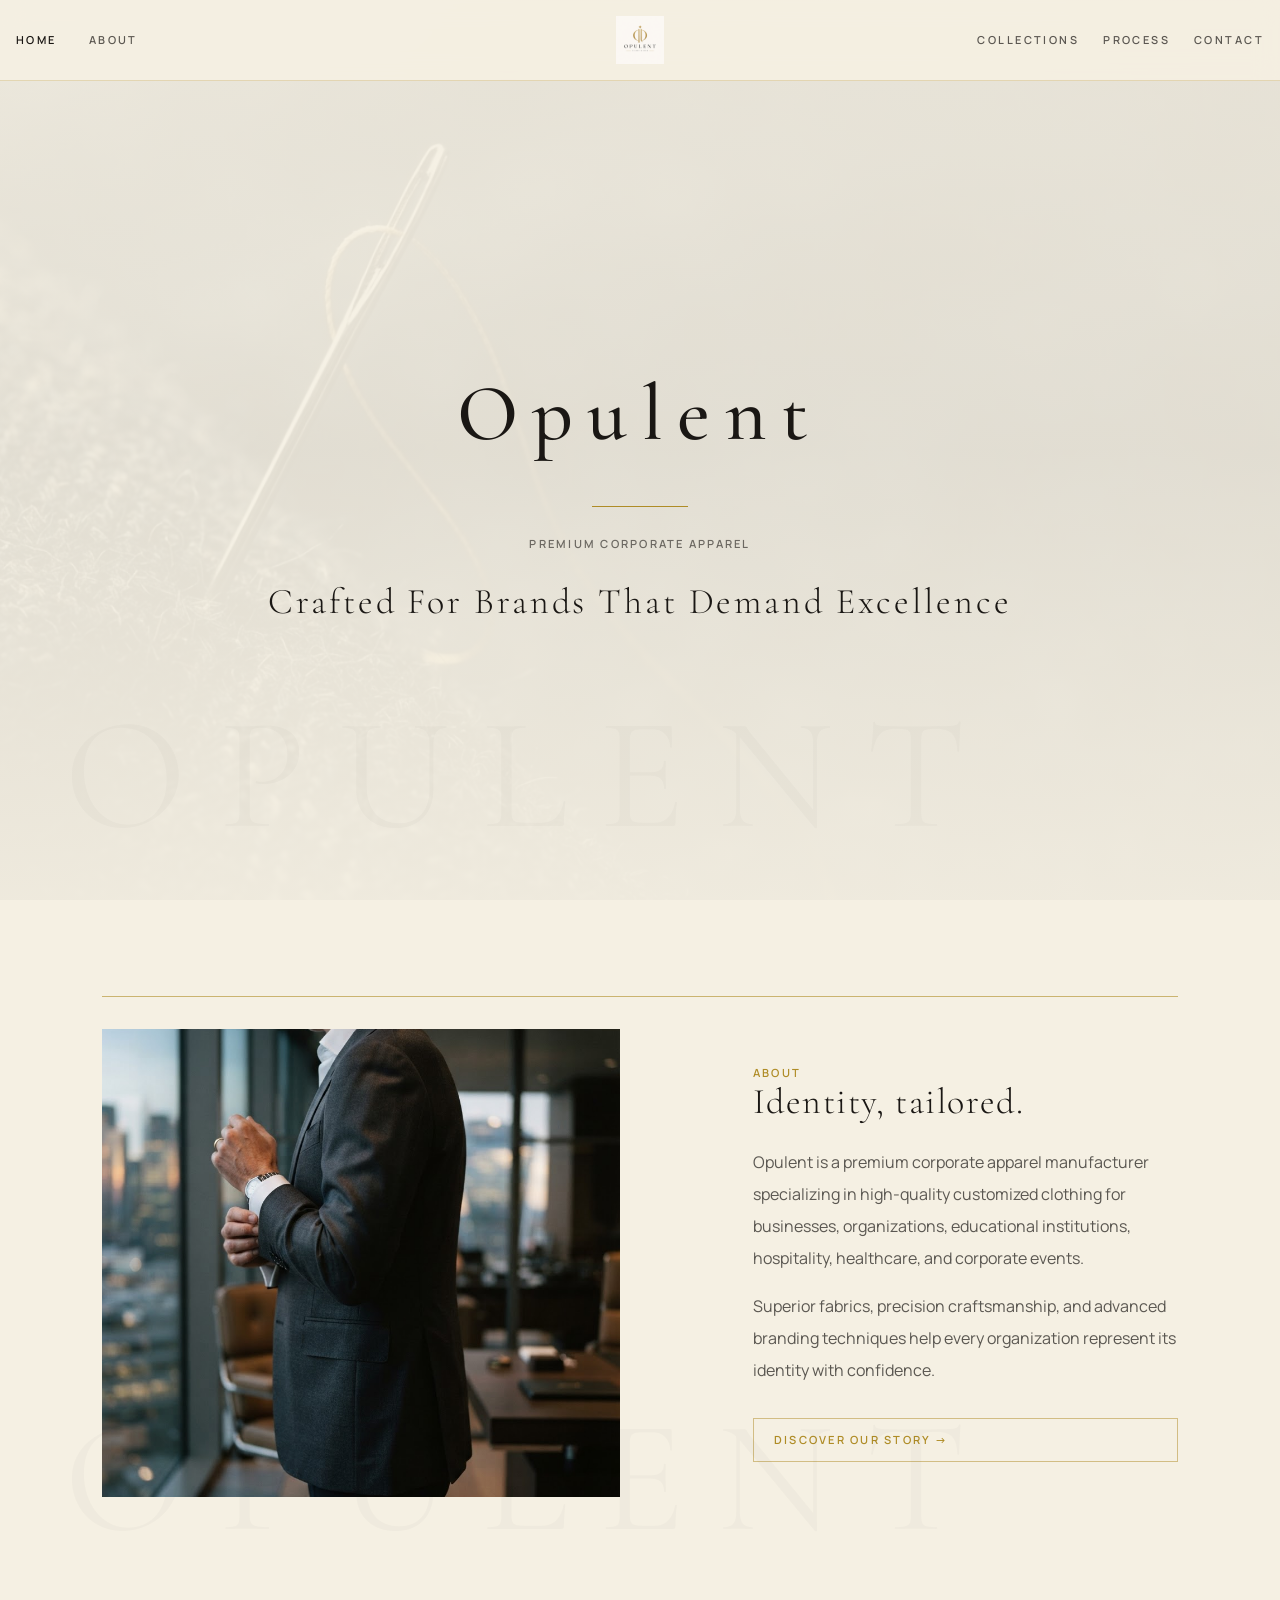
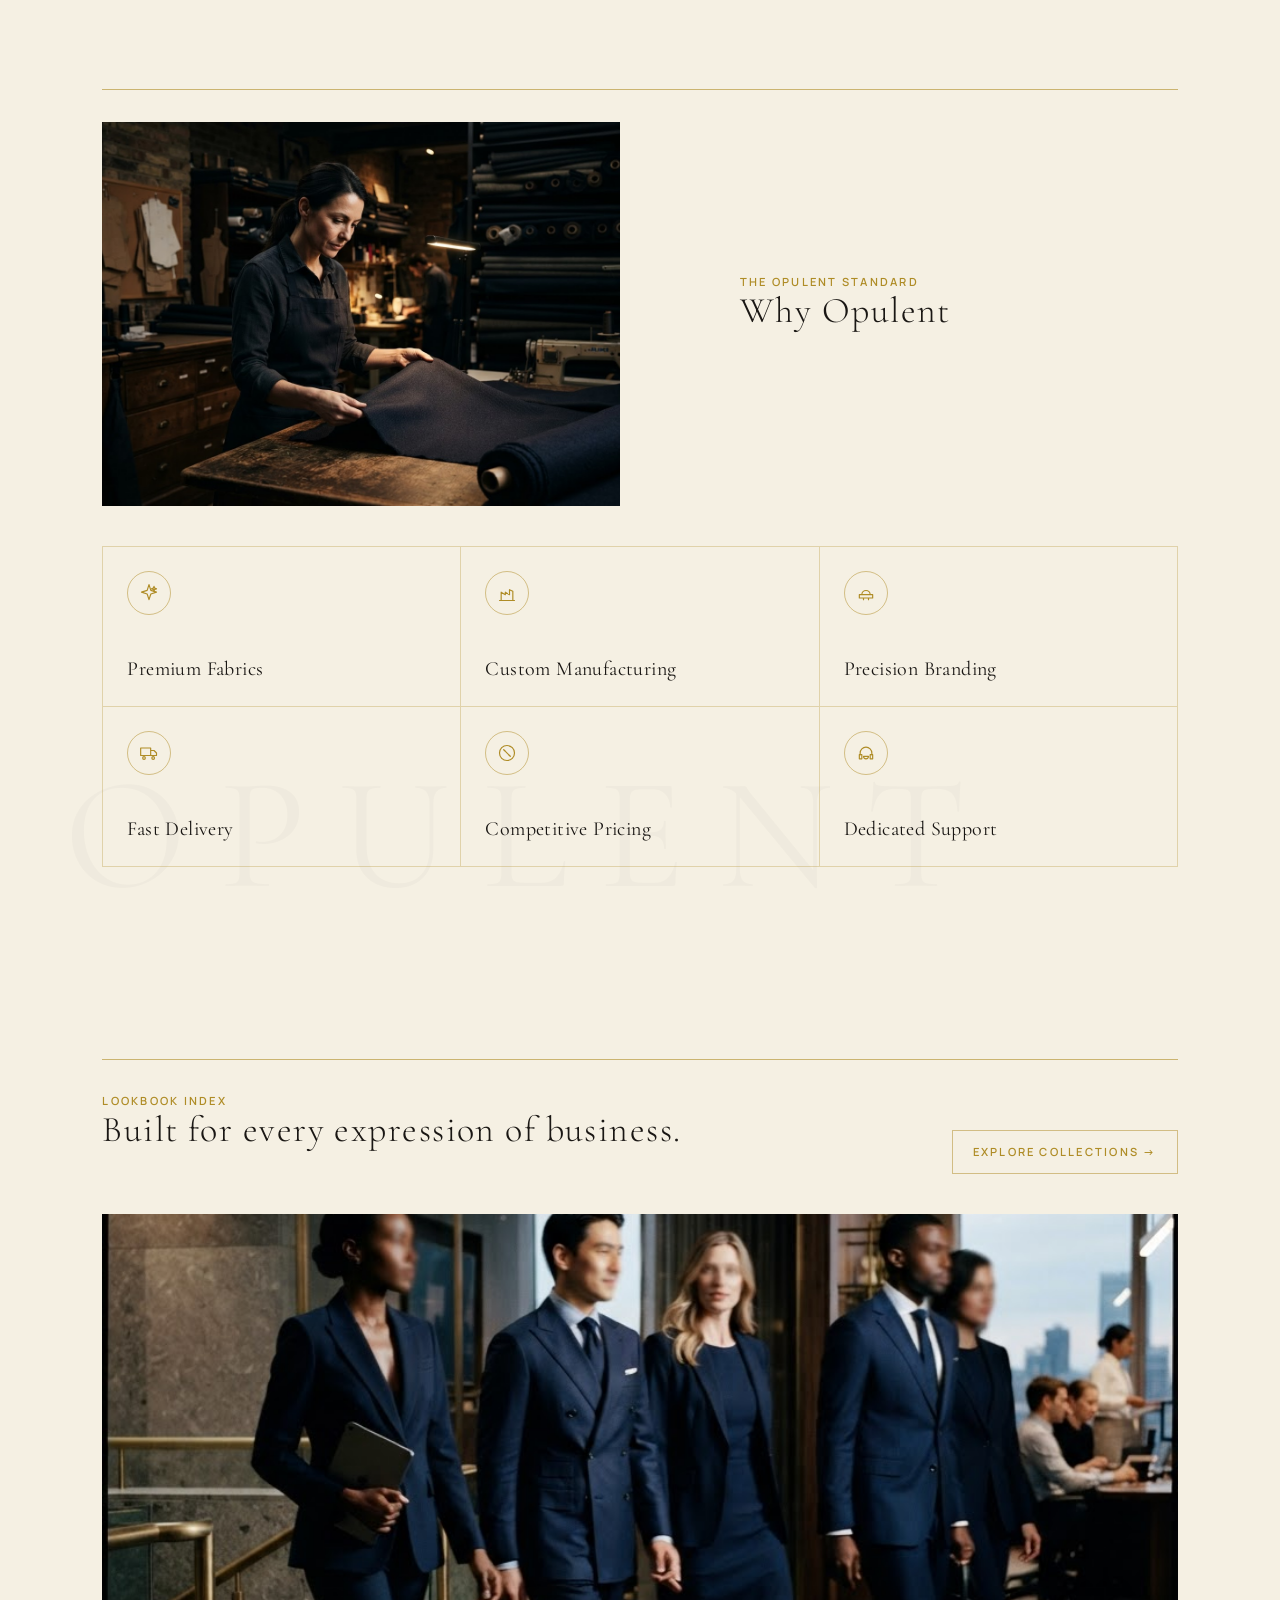
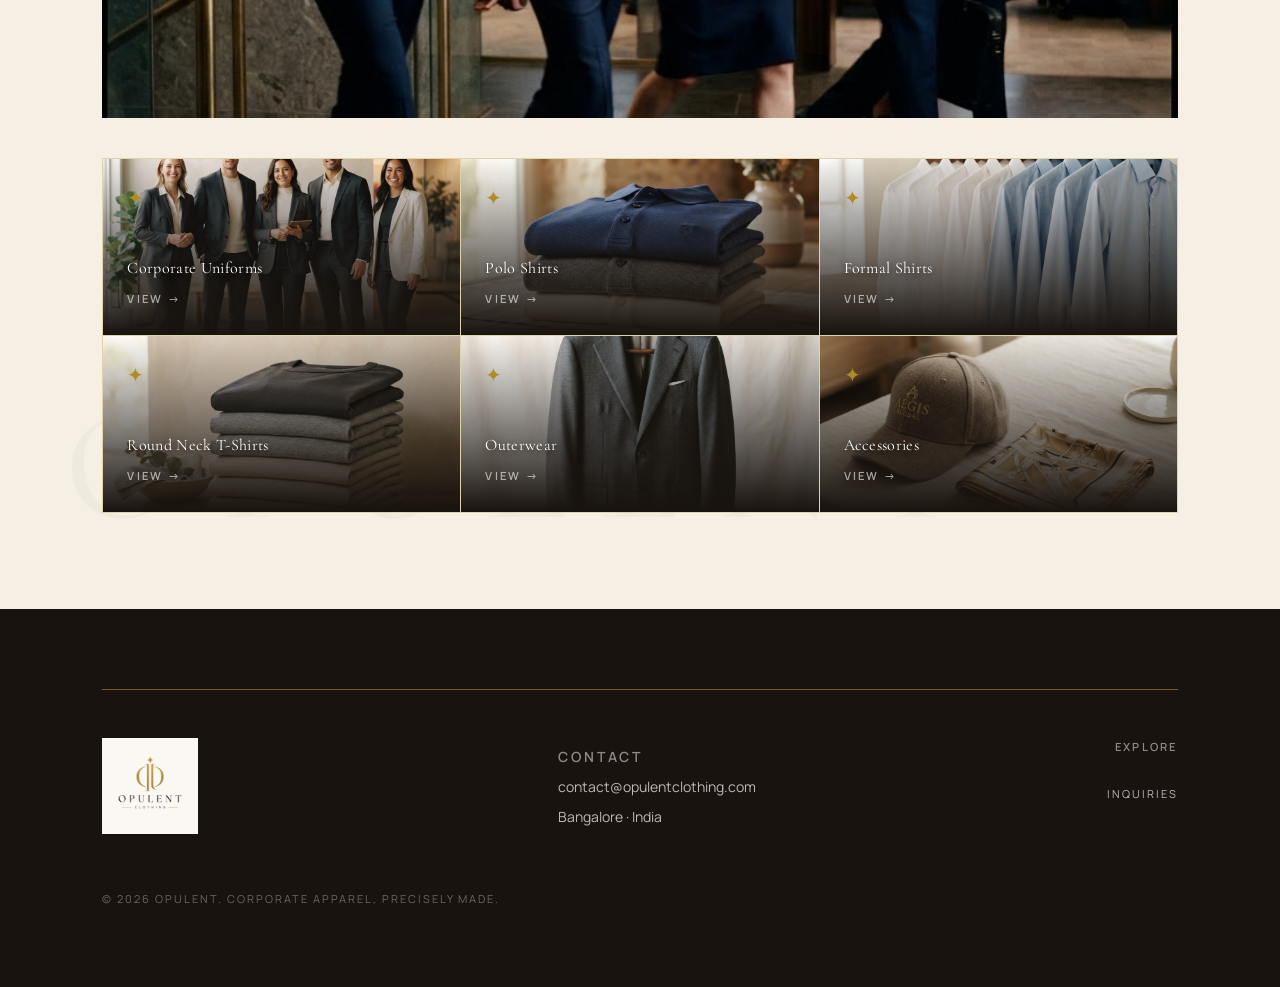
==== commit a6cbbefd: "Fix HTML encoding issues in index.html" ====
--- a/index.html
+++ b/index.html
@@ -5,10 +5,10 @@
 <meta name="viewport" content="width=device-width, initial-scale=1.0">
 <title>Opulent — Premium Corporate Apparel</title>
 <meta name="description" content="Opulent is a premium corporate apparel manufacturer specializing in high-quality customized clothing for businesses, organizations, and institutions.">
-<link rel="preconnect" href__="https://fonts.googleapis.com">
-<link rel="preconnect" href__="https://fonts.gstatic.com" crossorigin>
-<link href__="https://fonts.googleapis.com/css2?family=Cormorant+Garamond:wght@300;400;500;600&family=Manrope:wght@400;500;600;700&display=swap" rel="stylesheet">
-<link rel="stylesheet" href__="styles.css">
+<link rel="preconnect" href="https://fonts.googleapis.com">
+<link rel="preconnect" href="https://fonts.gstatic.com" crossorigin>
+<link href="https://fonts.googleapis.com/css2?family=Cormorant+Garamond:wght@300;400;500;600&family=Manrope:wght@400;500;600;700&display=swap" rel="stylesheet">
+<link rel="stylesheet" href="styles.css">
 <script>window.imgFall=function(e){e.onerror=null;e.removeAttribute('src');e.classList.add('img-fallback')};window.logoFall=function(e){var p=e.parentElement;if(p)p.innerHTML='<span class="wordmark-fallback">Opulent</span>'};</script>
 </head>
 <body>
@@ -16,25 +16,25 @@
 <header class="site-header" id="top">
   <div class="header-inner">
     <div class="header-mobile">
-      <a href__="index.html" class="header-logo" aria-label="Opulent home"><img src="logo.png" alt="Opulent" class="logo-img logo-sm" onerror="logoFall(this)"></a>
+      <a href="index.html" class="header-logo" aria-label="Opulent home"><img src="logo.png" alt="Opulent" class="logo-img logo-sm" onerror="logoFall(this)"></a>
       <nav class="nav nav-mobile" aria-label="Primary">
-        <a href__="index.html" class="nav-link">Home</a>
-        <a href__="about.html" class="nav-link">About</a>
-        <a href__="collections.html" class="nav-link">Collections</a>
-        <a href__="process.html" class="nav-link">Process</a>
-        <a href__="contact.html" class="nav-link">Contact</a>
+        <a href="index.html" class="nav-link">Home</a>
+        <a href="about.html" class="nav-link">About</a>
+        <a href="collections.html" class="nav-link">Collections</a>
+        <a href="process.html" class="nav-link">Process</a>
+        <a href="contact.html" class="nav-link">Contact</a>
       </nav>
     </div>
     <div class="header-desktop">
       <nav class="nav nav-left" aria-label="Primary">
-        <a href__="index.html" class="nav-link">Home</a>
-        <a href__="about.html" class="nav-link">About</a>
+        <a href="index.html" class="nav-link">Home</a>
+        <a href="about.html" class="nav-link">About</a>
       </nav>
-      <a href__="index.html" class="header-logo-center" aria-label="Opulent home"><img src="logo.png" alt="Opulent" class="logo-img logo-md" onerror="logoFall(this)"></a>
+      <a href="index.html" class="header-logo-center" aria-label="Opulent home"><img src="logo.png" alt="Opulent" class="logo-img logo-md" onerror="logoFall(this)"></a>
       <nav class="nav nav-right" aria-label="Primary">
-        <a href__="collections.html" class="nav-link">Collections</a>
-        <a href__="process.html" class="nav-link">Process</a>
-        <a href__="contact.html" class="nav-link">Contact</a>
+        <a href="collections.html" class="nav-link">Collections</a>
+        <a href="process.html" class="nav-link">Process</a>
+        <a href="contact.html" class="nav-link">Contact</a>
       </nav>
     </div>
   </div>
@@ -65,7 +65,7 @@
           <p>Opulent is a premium corporate apparel manufacturer specializing in high-quality customized clothing for businesses, organizations, educational institutions, hospitality, healthcare, and corporate events.</p>
           <p>Superior fabrics, precision craftsmanship, and advanced branding techniques help every organization represent its identity with confidence.</p>
         </div>
-        <a class="btn-outline" href__="about.html">Discover our story →</a>
+        <a class="btn-outline" href="about.html">Discover our story →</a>
       </div>
     </div>
   </section>
@@ -95,16 +95,16 @@
     <span class="watermark" aria-hidden="true">Opulent</span>
     <div class="collections-head">
       <div class="reveal"><p class="label label-gold">Lookbook Index</p><h2 class="display-title">Built for every expression of business.</h2></div>
-      <a class="btn-outline" href__="collections.html">Explore collections →</a>
+      <a class="btn-outline" href="collections.html">Explore collections →</a>
     </div>
     <div class="reveal"><img class="collections-banner" src="uniforms.jpg" alt="Professionals in coordinated corporate uniforms" onerror="imgFall(this)"></div>
     <div class="card-grid">
-      <a class="card reveal" href__="collections.html"><img src="collections-corporate.jpg" alt="Corporate Uniforms" onerror="imgFall(this)"><div class="card-overlay"></div><div class="card-inner"><span class="card-mark">✦</span><div><h3>Corporate Uniforms</h3><span class="label card-view">View →</span></div></div></a>
-      <a class="card reveal" href__="collections.html"><img src="collections-polo.jpg" alt="Polo Shirts" onerror="imgFall(this)"><div class="card-overlay"></div><div class="card-inner"><span class="card-mark">✦</span><div><h3>Polo Shirts</h3><span class="label card-view">View →</span></div></div></a>
-      <a class="card reveal" href__="collections.html"><img src="collections-shirts.jpg" alt="Formal Shirts" onerror="imgFall(this)"><div class="card-overlay"></div><div class="card-inner"><span class="card-mark">✦</span><div><h3>Formal Shirts</h3><span class="label card-view">View →</span></div></div></a>
-      <a class="card reveal" href__="collections.html"><img src="collections-tees.jpg" alt="Round Neck T-Shirts" onerror="imgFall(this)"><div class="card-overlay"></div><div class="card-inner"><span class="card-mark">✦</span><div><h3>Round Neck T-Shirts</h3><span class="label card-view">View →</span></div></div></a>
-      <a class="card reveal" href__="collections.html"><img src="collections-outerwear.jpg" alt="Outerwear" onerror="imgFall(this)"><div class="card-overlay"></div><div class="card-inner"><span class="card-mark">✦</span><div><h3>Outerwear</h3><span class="label card-view">View →</span></div></div></a>
-      <a class="card reveal" href__="collections.html"><img src="collections-accessories.jpg" alt="Accessories" onerror="imgFall(this)"><div class="card-overlay"></div><div class="card-inner"><span class="card-mark">✦</span><div><h3>Accessories</h3><span class="label card-view">View →</span></div></div></a>
+      <a class="card reveal" href="collections.html"><img src="collections-corporate.jpg" alt="Corporate Uniforms" onerror="imgFall(this)"><div class="card-overlay"></div><div class="card-inner"><span class="card-mark">✦</span><div><h3>Corporate Uniforms</h3><span class="label card-view">View →</span></div></div></a>
+      <a class="card reveal" href="collections.html"><img src="collections-polo.jpg" alt="Polo Shirts" onerror="imgFall(this)"><div class="card-overlay"></div><div class="card-inner"><span class="card-mark">✦</span><div><h3>Polo Shirts</h3><span class="label card-view">View →</span></div></div></a>
+      <a class="card reveal" href="collections.html"><img src="collections-shirts.jpg" alt="Formal Shirts" onerror="imgFall(this)"><div class="card-overlay"></div><div class="card-inner"><span class="card-mark">✦</span><div><h3>Formal Shirts</h3><span class="label card-view">View →</span></div></div></a>
+      <a class="card reveal" href="collections.html"><img src="collections-tees.jpg" alt="Round Neck T-Shirts" onerror="imgFall(this)"><div class="card-overlay"></div><div class="card-inner"><span class="card-mark">✦</span><div><h3>Round Neck T-Shirts</h3><span class="label card-view">View →</span></div></div></a>
+      <a class="card reveal" href="collections.html"><img src="collections-outerwear.jpg" alt="Outerwear" onerror="imgFall(this)"><div class="card-overlay"></div><div class="card-inner"><span class="card-mark">✦</span><div><h3>Outerwear</h3><span class="label card-view">View →</span></div></div></a>
+      <a class="card reveal" href="collections.html"><img src="collections-accessories.jpg" alt="Accessories" onerror="imgFall(this)"><div class="card-overlay"></div><div class="card-inner"><span class="card-mark">✦</span><div><h3>Accessories</h3><span class="label card-view">View →</span></div></div></a>
     </div>
   </section>
 </main>
@@ -115,12 +115,12 @@
     <div class="footer-brand"><img src="logo.png" alt="Opulent" class="logo-img logo-lg" onerror="logoFall(this)"></div>
     <div class="footer-contact">
       <p class="label label-muted-light">Contact</p>
-      <p><a href__="mailto:contact@opulentclothing.com">contact@opulentclothing.com</a></p>
+      <p><a href="mailto:contact@opulentclothing.com">contact@opulentclothing.com</a></p>
       <p>Bangalore · India</p>
     </div>
     <div class="footer-explore">
       <p class="label label-muted-light">Explore</p>
-      <a href__="contact.html" class="thread-link">Inquiries</a>
+      <a href="contact.html" class="thread-link">Inquiries</a>
     </div>
   </div>
   <p class="footer-copy">© 2026 Opulent. Corporate apparel, precisely made.</p>
@@ -128,4 +128,4 @@
 
 <script src="script.js" defer></script>
 </body>
-</html>+</html>
--- a/styles.css
+++ b/styles.css
@@ -0,0 +1,232 @@
+:root{
+  --bg:#F5F0E3;
+  --fg:#1A1714;
+  --gold:#AF8C26;
+  --champagne:#EFE6D3;
+  --espresso:#18130E;
+  --border-gold:rgba(175,140,38,.3);
+  --font-heading:'Cormorant Garamond',Georgia,serif;
+  --font-body:'Manrope',ui-sans-serif,system-ui,sans-serif;
+  --maxw:1600px;
+}
+*{box-sizing:border-box;margin:0;padding:0}
+html{scroll-behavior:smooth}
+body{background:var(--bg);color:var(--fg);font-family:var(--font-body);line-height:1.6;-webkit-font-smoothing:antialiased}
+img{display:block;max-width:100%}
+a{color:inherit;text-decoration:none}
+section{position:relative}
+
+/* shared utilities */
+.gold-line{height:1px;width:100%;background:rgba(175,140,38,.6);margin-bottom:2rem}
+.label{font-size:.7rem;font-weight:600;text-transform:uppercase;letter-spacing:.2em}
+.label-gold{color:var(--gold)}
+.label-muted{color:rgba(26,23,20,.6)}
+.label-muted-light{color:rgba(255,255,255,.5)}
+.display-title{font-family:var(--font-heading);font-weight:300;font-size:2.25rem;letter-spacing:.04em;margin-bottom:1.5rem;line-height:1.1}
+.watermark{position:absolute;bottom:5%;left:5%;font-family:var(--font-heading);text-transform:uppercase;letter-spacing:.2em;opacity:.02;pointer-events:none;font-size:6rem;line-height:1;z-index:0}
+.prose{font-size:1rem;line-height:2;color:rgba(26,23,20,.7);margin-bottom:2rem;max-width:36rem}
+.prose p+p{margin-top:1rem}
+.btn-outline{display:inline-flex;min-height:2.75rem;align-items:center;border:1px solid rgba(175,140,38,.5);padding:0 1.25rem;font-size:.7rem;font-weight:600;text-transform:uppercase;letter-spacing:.2em;color:var(--gold);transition:background .3s,color .3s}
+.btn-outline:hover{background:var(--gold);color:var(--espresso)}
+.thread-link{position:relative;display:inline-flex;min-height:2.75rem;align-items:center;transition:color .3s}
+.thread-link::after{content:"";position:absolute;bottom:.25rem;left:0;height:1px;width:0;background:var(--gold);transition:width .5s}
+.thread-link:hover::after{width:100%}
+.img-fallback{background:linear-gradient(135deg,#3a2e1f 0%,#18130e 100%)}
+.wordmark-fallback{font-family:var(--font-heading);font-weight:500;letter-spacing:.18em;font-size:1.5rem;display:inline-block}
+.footer-brand .wordmark-fallback{color:#fff;font-size:2.5rem}
+
+/* header */
+.site-header{position:fixed;top:0;left:0;right:0;z-index:50;border-bottom:1px solid rgba(175,140,38,.25);background:rgba(245,240,227,.9);backdrop-filter:blur(12px);-webkit-backdrop-filter:blur(12px)}
+.header-inner{max-width:var(--maxw);margin:0 auto;padding:0 1rem}
+.logo-img{height:auto;object-fit:contain}
+.logo-sm{height:2.25rem}
+.logo-md{height:3rem}
+.logo-lg{height:6rem}
+.header-mobile{display:flex;flex-direction:column;align-items:center;padding:.5rem 0}
+.nav-mobile{display:flex;width:100%;justify-content:space-between;gap:.25rem;margin-top:.25rem}
+.header-desktop{display:none}
+.nav-link{display:flex;min-height:2.75rem;align-items:center;font-size:10px;font-weight:600;text-transform:uppercase;letter-spacing:.18em;color:rgba(26,23,20,.7);transition:color .3s}
+.nav-link:hover,.nav-link.active{color:var(--fg)}
+
+/* hero (home) */
+.hero{position:relative;min-height:100vh;display:flex;align-items:center;justify-content:center;text-align:center;overflow:hidden;background:var(--bg)}
+.hero-bg{position:absolute;inset:0;width:100%;height:100%;object-fit:cover;opacity:.18}
+.hero-overlay{position:absolute;inset:0;background:linear-gradient(to bottom,rgba(245,240,227,.7),rgba(245,240,227,.55),rgba(245,240,227,.85))}
+.hero-content{position:relative;padding:5rem 1.5rem 0;z-index:1}
+.hero-wordmark{font-family:var(--font-heading);font-weight:500;font-size:4rem;letter-spacing:.18em;animation:fadeScale 1s ease-out both}
+.hero-line{width:6rem;height:1px;background:var(--gold);margin:1.75rem auto;transform-origin:center;animation:scaleX .9s ease-out .3s both}
+.hero-label{color:rgba(26,23,20,.6);animation:fadeUp .7s ease-out .4s both}
+.hero-title{font-family:var(--font-heading);font-weight:300;font-size:1.5rem;letter-spacing:.08em;margin-top:1.25rem;animation:fadeUp .8s ease-out .5s both}
+@keyframes fadeScale{from{opacity:0;transform:scale(.92)}to{opacity:1;transform:none}}
+@keyframes scaleX{from{transform:scaleX(0)}to{transform:scaleX(1)}}
+@keyframes fadeUp{from{opacity:0;transform:translateY(16px)}to{opacity:1;transform:none}}
+
+/* page hero (subpages) */
+.page-hero{position:relative;min-height:70vh;background:var(--espresso);color:#fff;display:flex;align-items:flex-end;overflow:hidden;padding:7rem 1.5rem 4rem}
+.page-hero-bg{position:absolute;inset:0;width:100%;height:100%;object-fit:cover;opacity:.5}
+.page-hero-overlay{position:absolute;inset:0;background:linear-gradient(to top,rgba(24,19,14,.9),rgba(24,19,14,.25),rgba(24,19,14,.45))}
+.page-hero-content{position:relative;width:100%;z-index:1}
+.page-hero-line{height:1px;width:100%;background:rgba(175,140,38,.6);margin-bottom:2rem;transform-origin:left;animation:scaleX 1s ease-out both}
+.page-hero .label{color:rgba(255,255,255,.7);margin-bottom:1.25rem;animation:fadeUp .7s ease-out .2s both}
+.page-hero h1{font-family:var(--font-heading);font-weight:300;font-size:2.5rem;letter-spacing:.04em;line-height:1.1;max-width:48rem;animation:fadeUp .8s ease-out .3s both}
+
+/* sections */
+.section{padding:4rem 1.5rem;overflow:hidden}
+.section-first{padding-top:7rem}
+.section-grid{display:grid;gap:2rem;align-items:center}
+.section-grid.stretch{align-items:stretch}
+.section-media img{width:100%;height:40vh;object-fit:cover}
+.section-content{display:flex;flex-direction:column;justify-content:center}
+.section-content h3.sub{font-family:var(--font-heading);font-size:1.5rem;margin:1.5rem 0 .5rem}
+
+/* why opulent */
+.why-head{display:grid;gap:2.5rem;align-items:center;margin-bottom:2.5rem}
+.why-head .section-media img{height:18rem;object-fit:cover}
+.why-head-text{padding:0}
+
+/* icon grid */
+.icon-grid{display:grid;grid-template-columns:1fr 1fr;border-left:1px solid var(--border-gold);border-top:1px solid var(--border-gold)}
+.icon-cell{position:relative;display:flex;flex-direction:column;justify-content:space-between;min-height:10rem;padding:1.5rem;border-right:1px solid var(--border-gold);border-bottom:1px solid var(--border-gold);transition:background .3s,border-color .3s}
+.icon-cell:hover{background:rgba(239,230,211,.6);border-color:var(--gold)}
+.icon-bubble{display:flex;align-items:center;justify-content:center;width:2.75rem;height:2.75rem;border:1px solid rgba(175,140,38,.5);border-radius:9999px;color:var(--gold);transition:background .3s,color .3s}
+.icon-cell:hover .icon-bubble{background:var(--gold);color:var(--bg)}
+.icon-bubble svg{width:1.25rem;height:1.25rem}
+.icon-cell h3{font-family:var(--font-heading);font-size:1.25rem;font-weight:400;letter-spacing:.02em;margin-top:1.5rem;line-height:1.3}
+
+/* collections */
+.collections-head{display:flex;flex-direction:column;gap:1.5rem;margin-bottom:2.5rem}
+.collections-banner{width:100%;height:46vh;object-fit:cover;margin-bottom:2.5rem}
+.card-grid{display:grid;grid-template-columns:1fr 1fr;border-left:1px solid var(--border-gold);border-top:1px solid var(--border-gold)}
+.card{position:relative;display:block;overflow:hidden;border-right:1px solid var(--border-gold);border-bottom:1px solid var(--border-gold);min-height:11rem}
+.card img{position:absolute;inset:0;width:100%;height:100%;object-fit:cover;transition:transform 1.2s ease}
+.card:hover img{transform:scale(1.1)}
+.card-overlay{position:absolute;inset:0;background:linear-gradient(to top,var(--espresso),rgba(24,19,14,.5),transparent)}
+.card:hover .card-overlay{background:linear-gradient(to top,rgba(24,19,14,.85),rgba(24,19,14,.5),transparent)}
+.card-inner{position:relative;display:flex;flex-direction:column;justify-content:space-between;min-height:11rem;padding:1.5rem}
+.card-mark{font-family:var(--font-heading);font-size:1.25rem;color:var(--gold);transition:color .3s}
+.card:hover .card-mark{color:var(--bg)}
+.card h3{font-family:var(--font-heading);font-weight:400;letter-spacing:.02em;font-size:1rem;color:#fff;text-shadow:0 2px 6px rgba(0,0,0,.7)}
+.card-view{color:rgba(255,255,255,.6);transition:color .3s;margin-top:.5rem;display:inline-flex}
+.card:hover .card-view{color:#fff}
+
+/* pills, swatches, branding grid */
+.pills{display:flex;flex-wrap:wrap;gap:.625rem;margin:.5rem 0 1rem}
+.pill{display:inline-flex;align-items:center;white-space:nowrap;background:rgba(175,140,38,.1);padding:.5rem 1rem;font-size:.7rem;text-transform:uppercase;letter-spacing:.14em;color:rgba(26,23,20,.8)}
+.swatches{display:grid;grid-template-columns:repeat(3,1fr);gap:.5rem;margin-top:1rem}
+.swatch{height:3rem}
+.brand-grid{display:grid;grid-template-columns:1fr 1fr;gap:1rem;text-align:center;margin-bottom:1.5rem}
+.brand-cell{border:1px solid rgba(175,140,38,.4);padding:1.25rem;transition:border-color .3s}
+.brand-cell:hover{border-color:var(--gold)}
+.brand-cell .mark{color:var(--gold)}
+.brand-cell p{font-family:var(--font-heading);font-size:1.5rem;margin-top:.5rem}
+
+/* image table section */
+.table-section{padding:4rem 1.5rem;overflow:hidden}
+.table-grid{display:grid;gap:2rem;align-items:start}
+.table-media img{width:100%;height:18rem;object-fit:cover}
+.table-content h2{font-family:var(--font-heading);font-weight:300;font-size:1.875rem;letter-spacing:.04em;margin-bottom:1.25rem}
+.table-content .intro{font-size:1rem;line-height:2;color:rgba(26,23,20,.7);margin-bottom:2rem;max-width:36rem}
+
+/* timeline */
+.timeline{list-style:none;border-left:1px solid rgba(175,140,38,.25)}
+.tl-row{display:flex;flex-direction:column;gap:2.5rem}
+.tl-row+.tl-row{margin-top:2.5rem}
+.tl-step{position:relative;padding-left:2rem}
+.tl-step::before{content:"";position:absolute;left:-.35rem;top:.45rem;width:.6rem;height:.6rem;border-radius:9999px;border:1px solid var(--gold);background:var(--bg);transition:background .3s}
+.tl-step:hover::before{background:var(--gold)}
+.tl-step h3{font-family:var(--font-heading);font-size:1.125rem;font-weight:400;line-height:1.3}
+
+/* contact */
+.email-icons{display:flex;flex-wrap:wrap;justify-content:center;gap:1.5rem;margin:1rem 0}
+.email-icon{display:flex;flex-direction:column;align-items:center;gap:.75rem;color:var(--espresso);transition:color .3s}
+.email-icon:hover{color:var(--gold)}
+.email-icon .icon-ring{display:flex;align-items:center;justify-content:center;width:4rem;height:4rem;border:1px solid var(--border-gold);border-radius:9999px;transition:background .3s,border-color .3s}
+.email-icon:hover .icon-ring{border-color:var(--gold);background:rgba(239,230,211,.4)}
+.email-icon svg{width:1.75rem;height:1.75rem}
+.email-icon .label{font-size:10px;color:rgba(26,23,20,.55);transition:color .3s}
+.email-icon:hover .label{color:var(--gold)}
+.success-msg{margin-top:2.5rem;text-align:center;font-family:var(--font-heading);font-style:italic;font-size:1.125rem;color:rgba(24,19,14,.8);opacity:0;transform:translateY(10px);transition:opacity .7s ease,transform .7s ease}
+.success-msg.show{opacity:1;transform:none}
+.contact-info{display:grid;gap:.75rem;border-top:1px solid rgba(175,140,38,.4);padding-top:1.5rem;margin-top:2rem;font-size:.875rem}
+.contact-info a{transition:color .3s}
+.contact-info a:hover{color:var(--gold)}
+.contact-info p{color:rgba(26,23,20,.7)}
+
+/* cta */
+.cta-section{text-align:center;padding:5rem 1.5rem}
+.cta-section .gold-line{max-width:20rem;margin:0 auto 2rem}
+.cta-section .prose{margin:0 auto 2.5rem;max-width:36rem}
+
+/* footer */
+.site-footer{background:var(--espresso);color:rgba(255,255,255,.7);padding:4rem 1.5rem}
+.site-footer .gold-line{margin-bottom:3rem}
+.footer-grid{display:grid;gap:3rem}
+.footer-contact p{margin-top:.5rem;font-size:.875rem}
+.footer-contact a{transition:color .3s}
+.footer-contact a:hover{color:#fff}
+.footer-explore{display:flex;flex-direction:column;gap:1rem;font-size:11px;text-transform:uppercase;letter-spacing:.18em}
+.footer-explore a{transition:color .3s}
+.footer-explore a:hover{color:#fff}
+.footer-copy{margin-top:3.5rem;font-size:11px;text-transform:uppercase;letter-spacing:.18em;color:rgba(255,255,255,.35)}
+
+/* reveal */
+.reveal{opacity:0;transform:translateY(20px);transition:opacity .7s ease,transform .7s ease}
+.reveal.in{opacity:1;transform:none}
+
+/* desktop */
+@media (min-width:768px){
+  .section{padding:6rem 8vw}
+  .section-first{padding-top:6rem}
+  .watermark{font-size:10rem}
+  .header-mobile{display:none}
+  .header-desktop{display:grid;grid-template-columns:1fr auto 1fr;align-items:center;padding:1rem 0}
+  .nav-left{display:flex;gap:2rem;justify-content:flex-start}
+  .nav-right{display:flex;gap:1.5rem;justify-content:flex-end}
+  .nav-link{font-size:11px;letter-spacing:.22em}
+  .header-logo-center{justify-self:center}
+  .page-hero{padding:5rem 8vw 5rem}
+  .page-hero h1{font-size:4.5rem}
+  .section-grid{grid-template-columns:repeat(12,1fr);gap:2.5rem}
+  .section-grid .section-media{grid-column:1/7}
+  .section-grid .section-content{grid-column:8/13}
+  .section-grid.reverse .section-media{grid-column:8/13;order:2}
+  .section-grid.reverse .section-content{grid-column:1/7}
+  .section-media img{height:52vh}
+  .section-grid.stretch .section-media img{height:100%;min-height:24rem}
+  .why-head{grid-template-columns:1fr 1fr}
+  .why-head .section-media img{height:24rem}
+  .why-head-text{padding:0 5rem}
+  .icon-grid{grid-template-columns:repeat(3,1fr)}
+  .icon-grid.cols-4{grid-template-columns:repeat(4,1fr)}
+  .card-grid{grid-template-columns:repeat(3,1fr)}
+  .card-grid.cols-4{grid-template-columns:repeat(4,1fr)}
+  .collections-banner{height:56vh}
+  .collections-head{flex-direction:row;align-items:flex-end;justify-content:space-between}
+  .swatches{grid-template-columns:repeat(6,1fr)}
+  .table-section{padding:6rem 8vw}
+  .table-grid{grid-template-columns:repeat(12,1fr);gap:2.5rem}
+  .table-media{grid-column:1/6}
+  .table-content{grid-column:7/13}
+  .table-grid.reverse .table-media{grid-column:8/13;order:2}
+  .table-grid.reverse .table-content{grid-column:1/7}
+  .table-media img{height:24rem}
+  .timeline{border-left:0}
+  .tl-row{flex-direction:row;gap:0}
+  .tl-row+.tl-row{margin-top:0}
+  .tl-step{flex:0 0 25%;padding-left:1.5rem;padding-top:2rem}
+  .tl-step::before{left:0;top:.5rem}
+  .tl-step:not(:last-child)::after{content:"";position:absolute;left:1.25rem;right:0;top:.65rem;height:1px;background:rgba(175,140,38,.25)}
+  .email-icons{gap:2rem}
+  .cta-section{padding:7rem 8vw}
+  .site-footer{padding:5rem 8vw}
+  .footer-grid{grid-template-columns:5fr 4fr 3fr;align-items:start}
+  .footer-explore{align-items:flex-end}
+  .hero-wordmark{font-size:5rem}
+  .hero-title{font-size:2.25rem}
+}
+
+@media (prefers-reduced-motion:reduce){
+  .reveal{opacity:1;transform:none;transition:none}
+  .hero-wordmark,.hero-line,.hero-label,.hero-title,.page-hero-line,.page-hero .label,.page-hero h1{animation:none}
+  html{scroll-behavior:auto}
+}
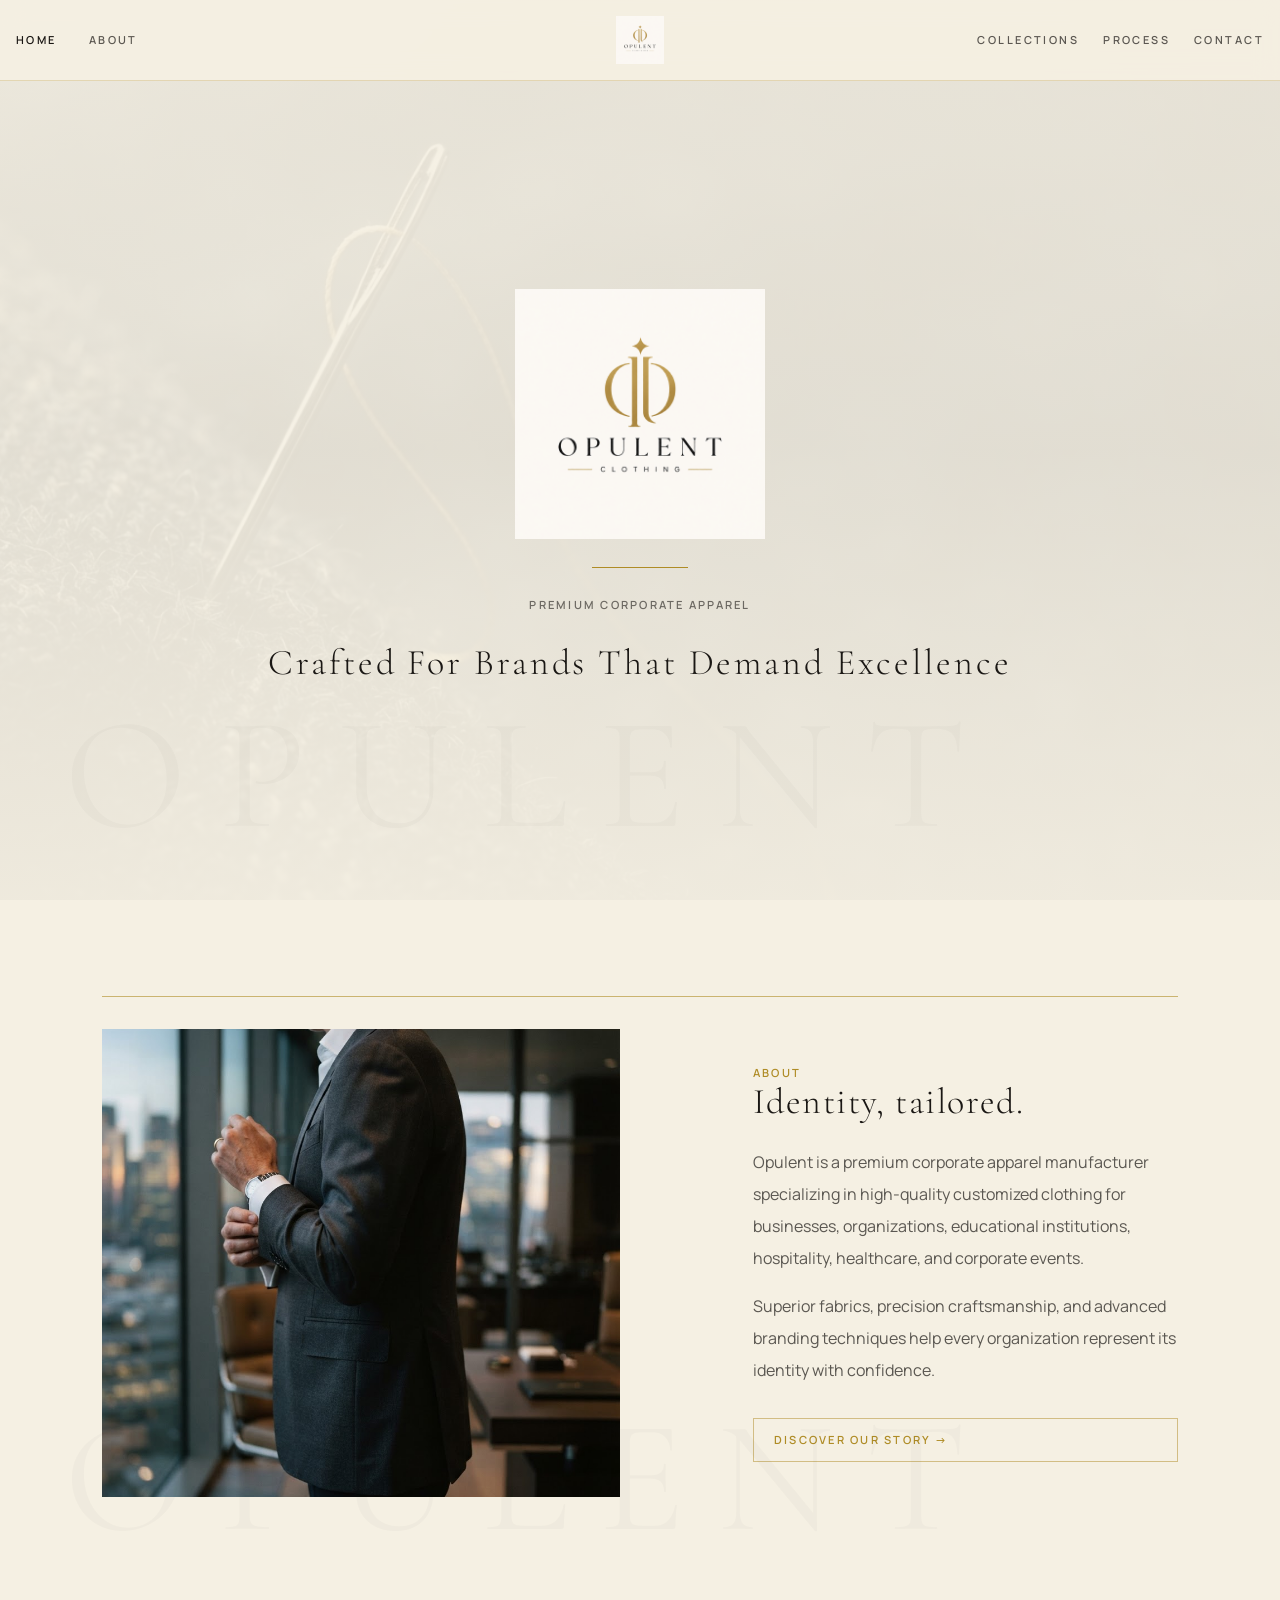
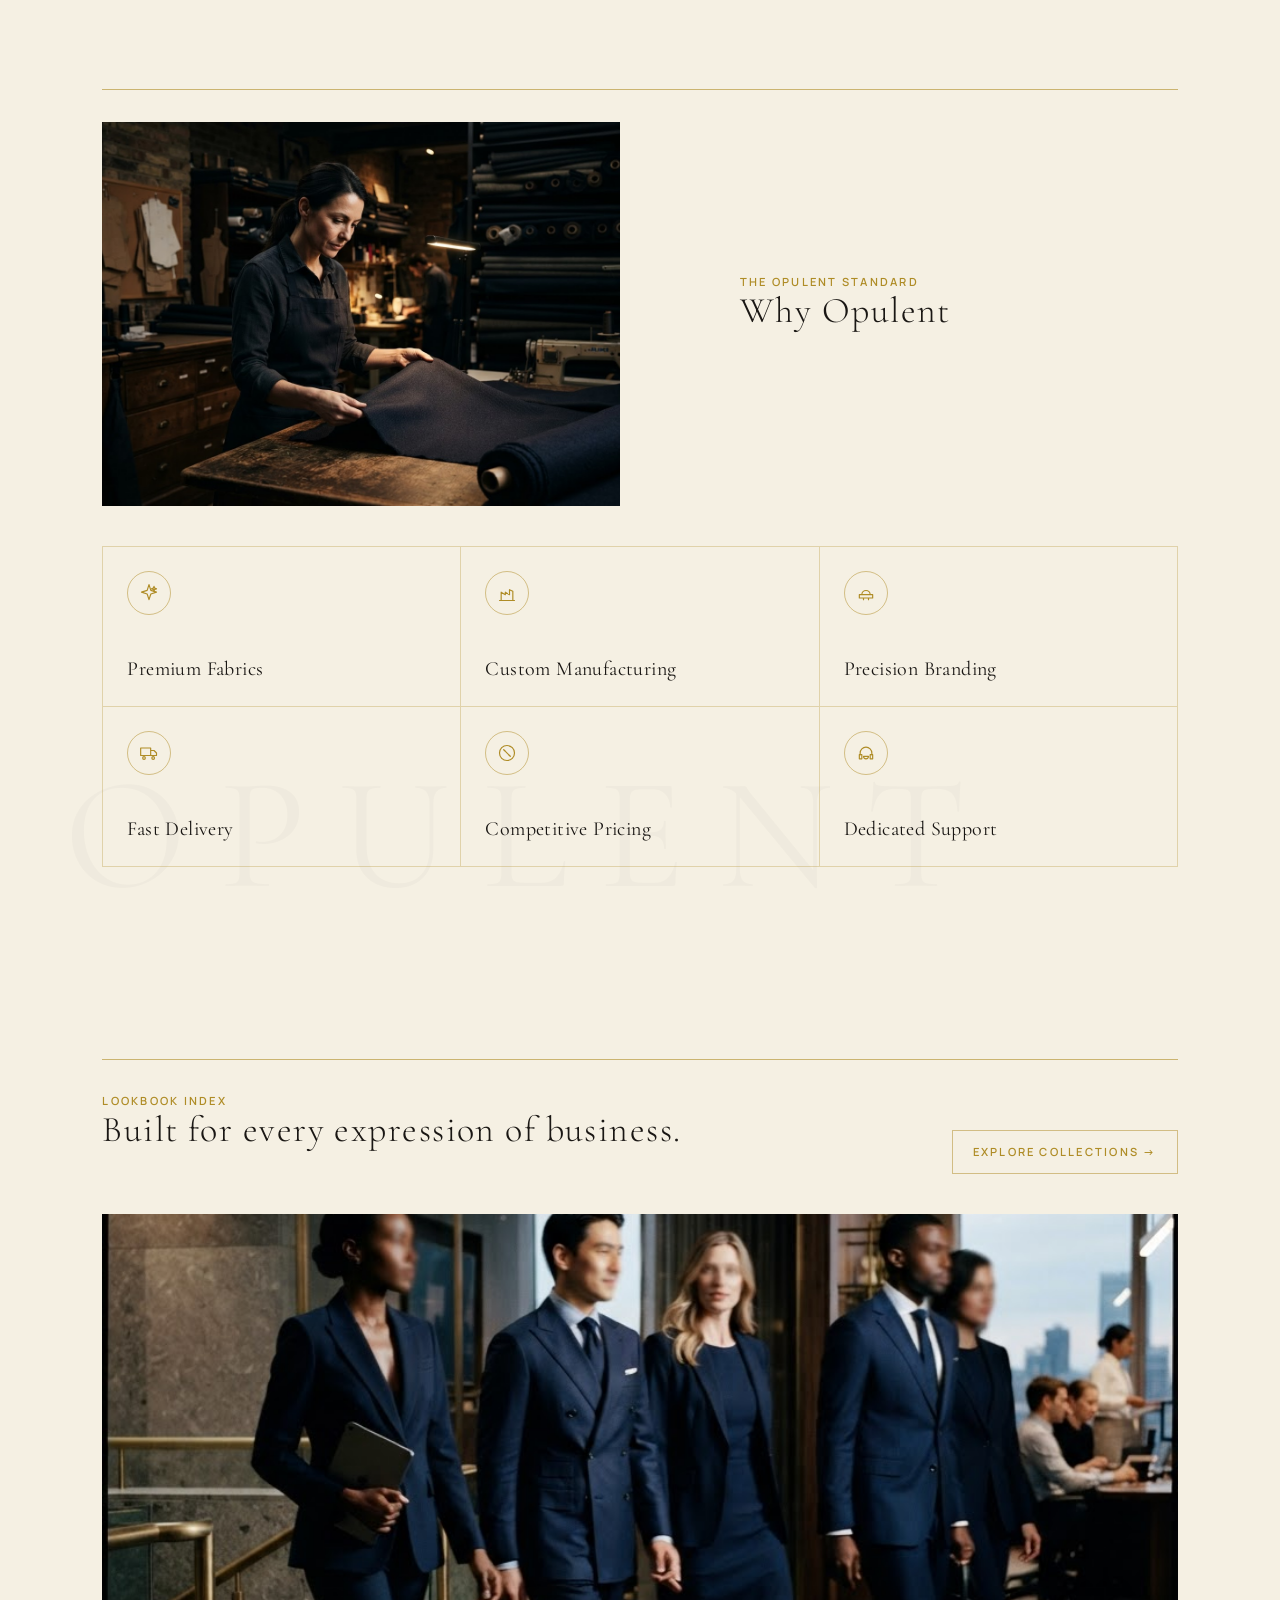
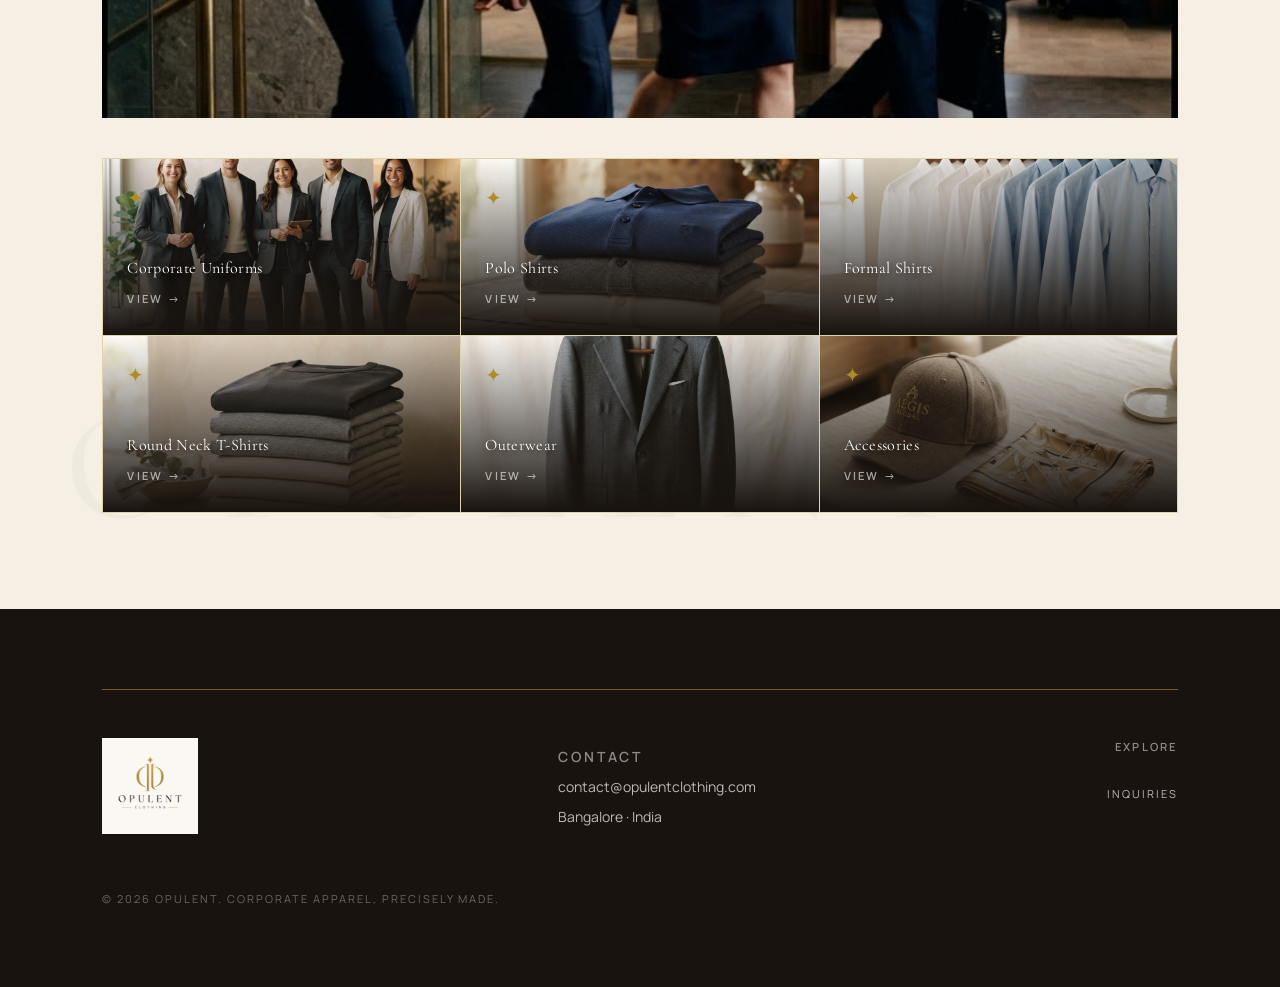
==== commit bbafb22a: "Fix HTML encoding issues in index.html" ====
--- a/index.html
+++ b/index.html
@@ -45,7 +45,7 @@
     <img class="hero-bg" src="hero-banner.jpg" alt="" onerror="imgFall(this)">
     <div class="hero-overlay"></div>
     <div class="hero-content">
-      <h1 class="hero-wordmark">Opulent</h1>
+     <img src="logo.png" alt="Opulent" class="hero-wordmark" style="max-width: 250px; height: auto; display: block; margin: 0 auto;">
       <div class="hero-line"></div>
       <p class="label hero-label">Premium Corporate Apparel</p>
       <h2 class="hero-title">Crafted For Brands That Demand Excellence</h2>
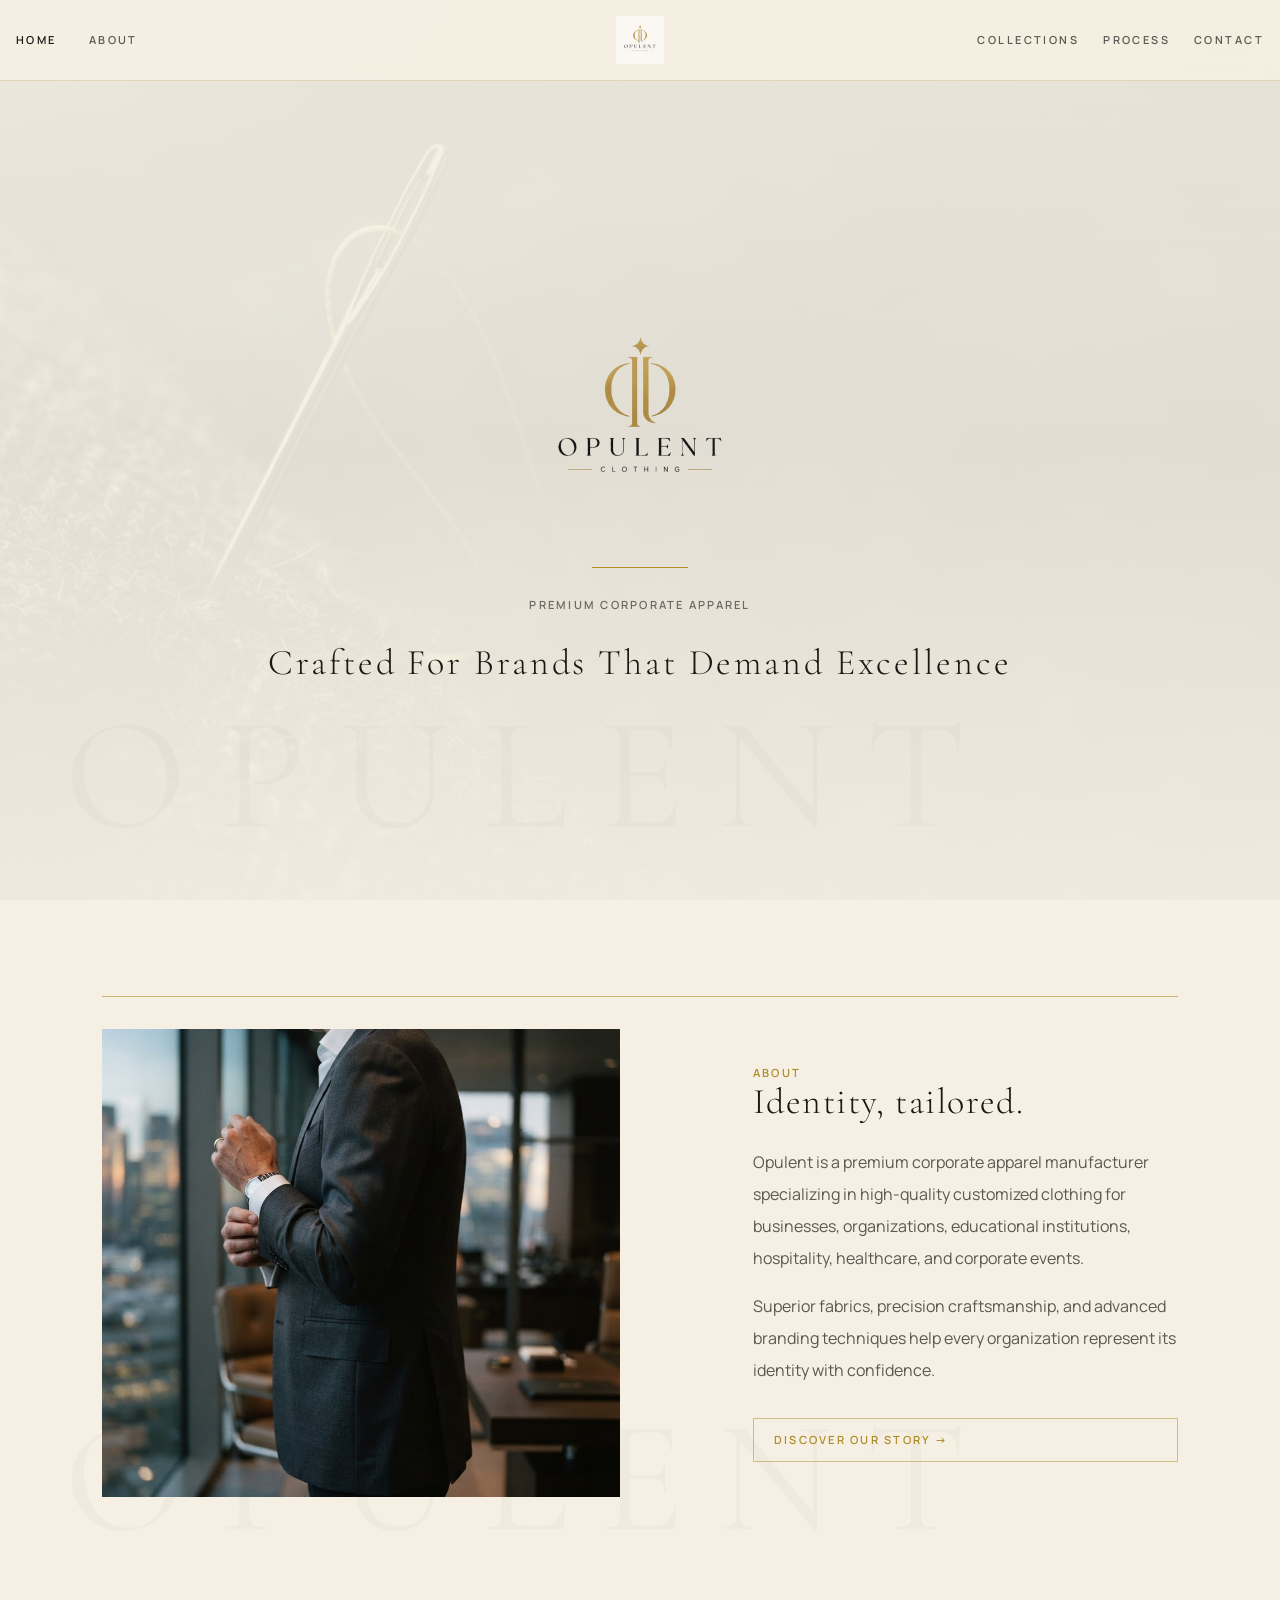
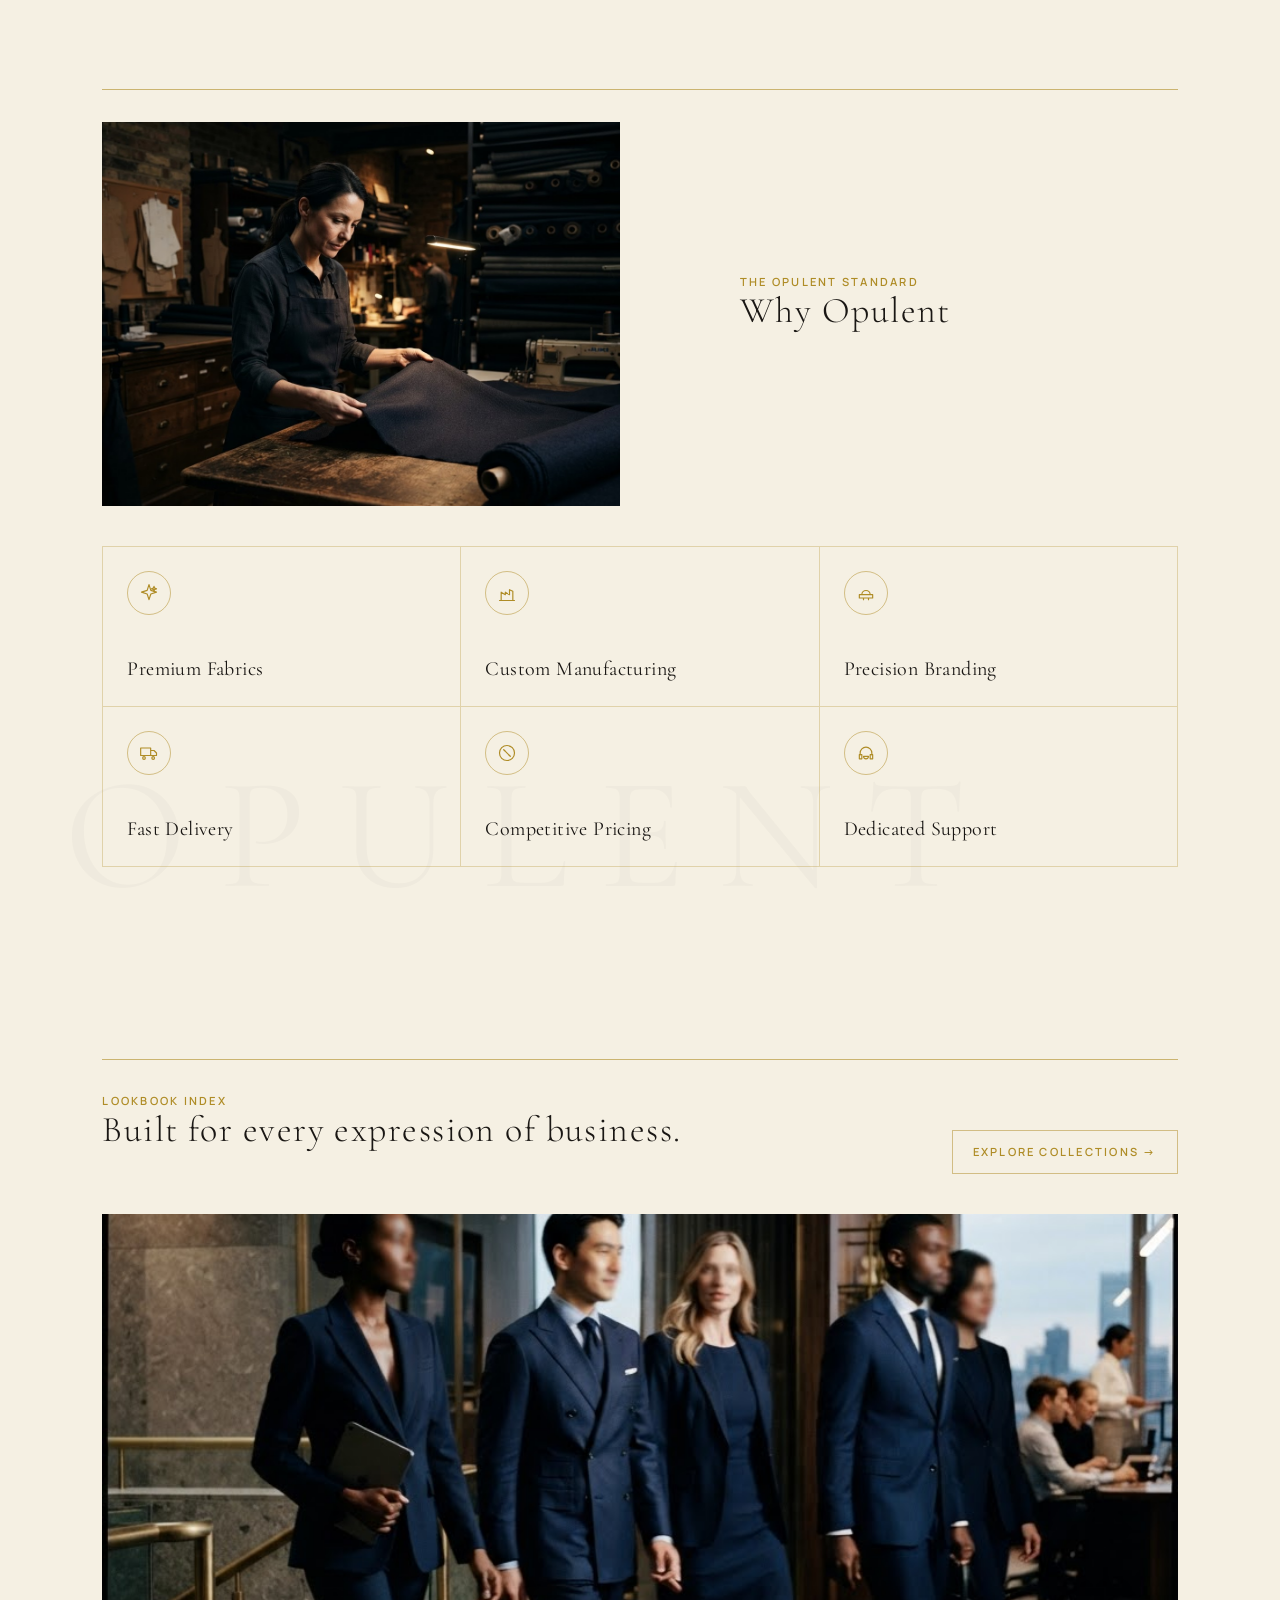
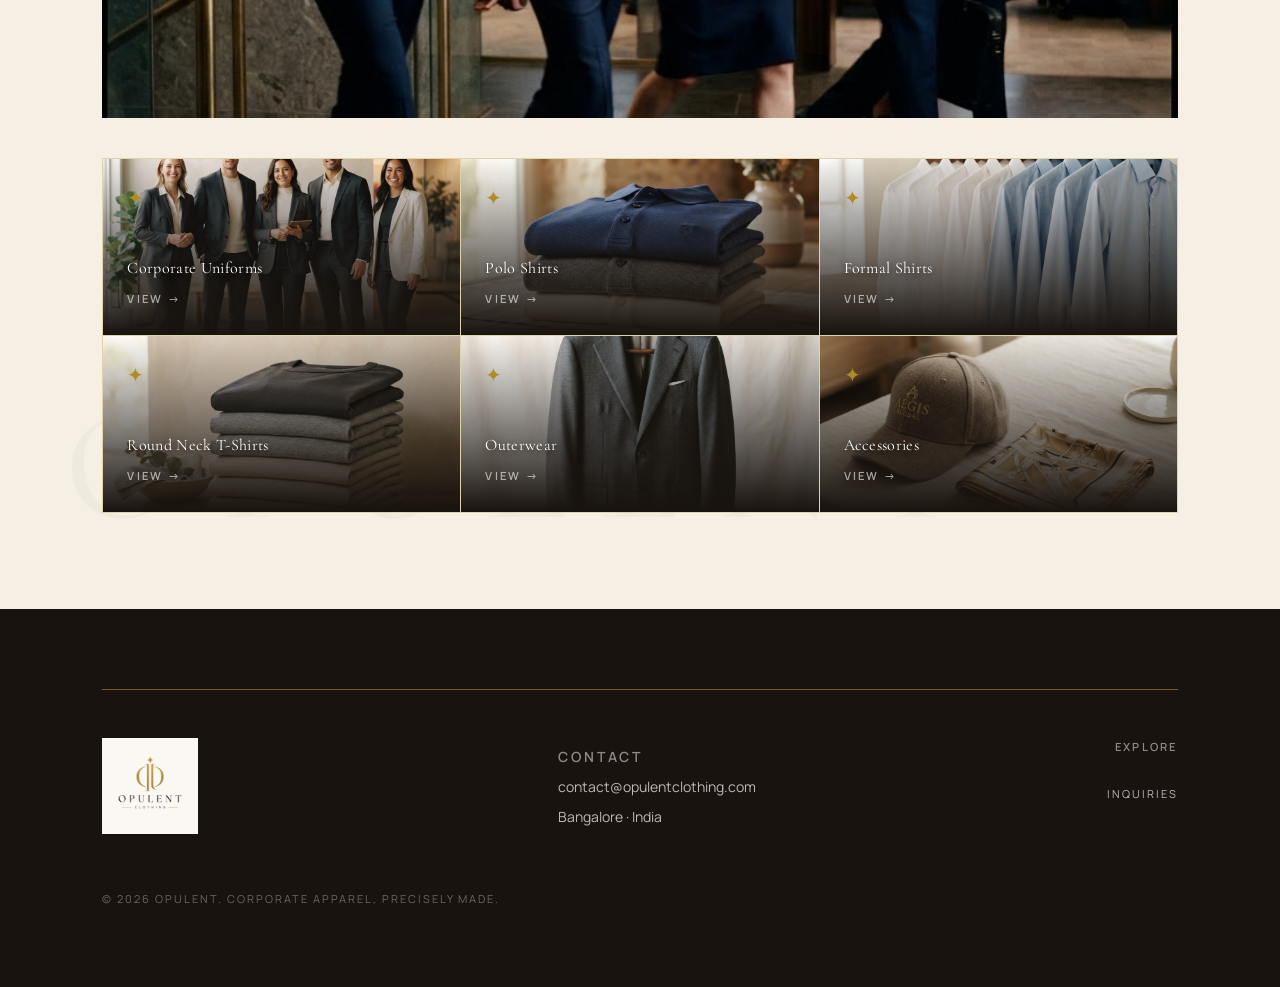
==== commit 1634d0c8: "Update logo image in hero section The logo image in the hero section was changed from 'logo.png' to " ====
--- a/index.html
+++ b/index.html
@@ -45,7 +45,7 @@
     <img class="hero-bg" src="hero-banner.jpg" alt="" onerror="imgFall(this)">
     <div class="hero-overlay"></div>
     <div class="hero-content">
-     <img src="logo.png" alt="Opulent" class="hero-wordmark" style="max-width: 250px; height: auto; display: block; margin: 0 auto;">
+     <img src="opulent.png" alt="Opulent" class="hero-wordmark" style="max-width: 250px; height: auto; display: block; margin: 0 auto;">
       <div class="hero-line"></div>
       <p class="label hero-label">Premium Corporate Apparel</p>
       <h2 class="hero-title">Crafted For Brands That Demand Excellence</h2>
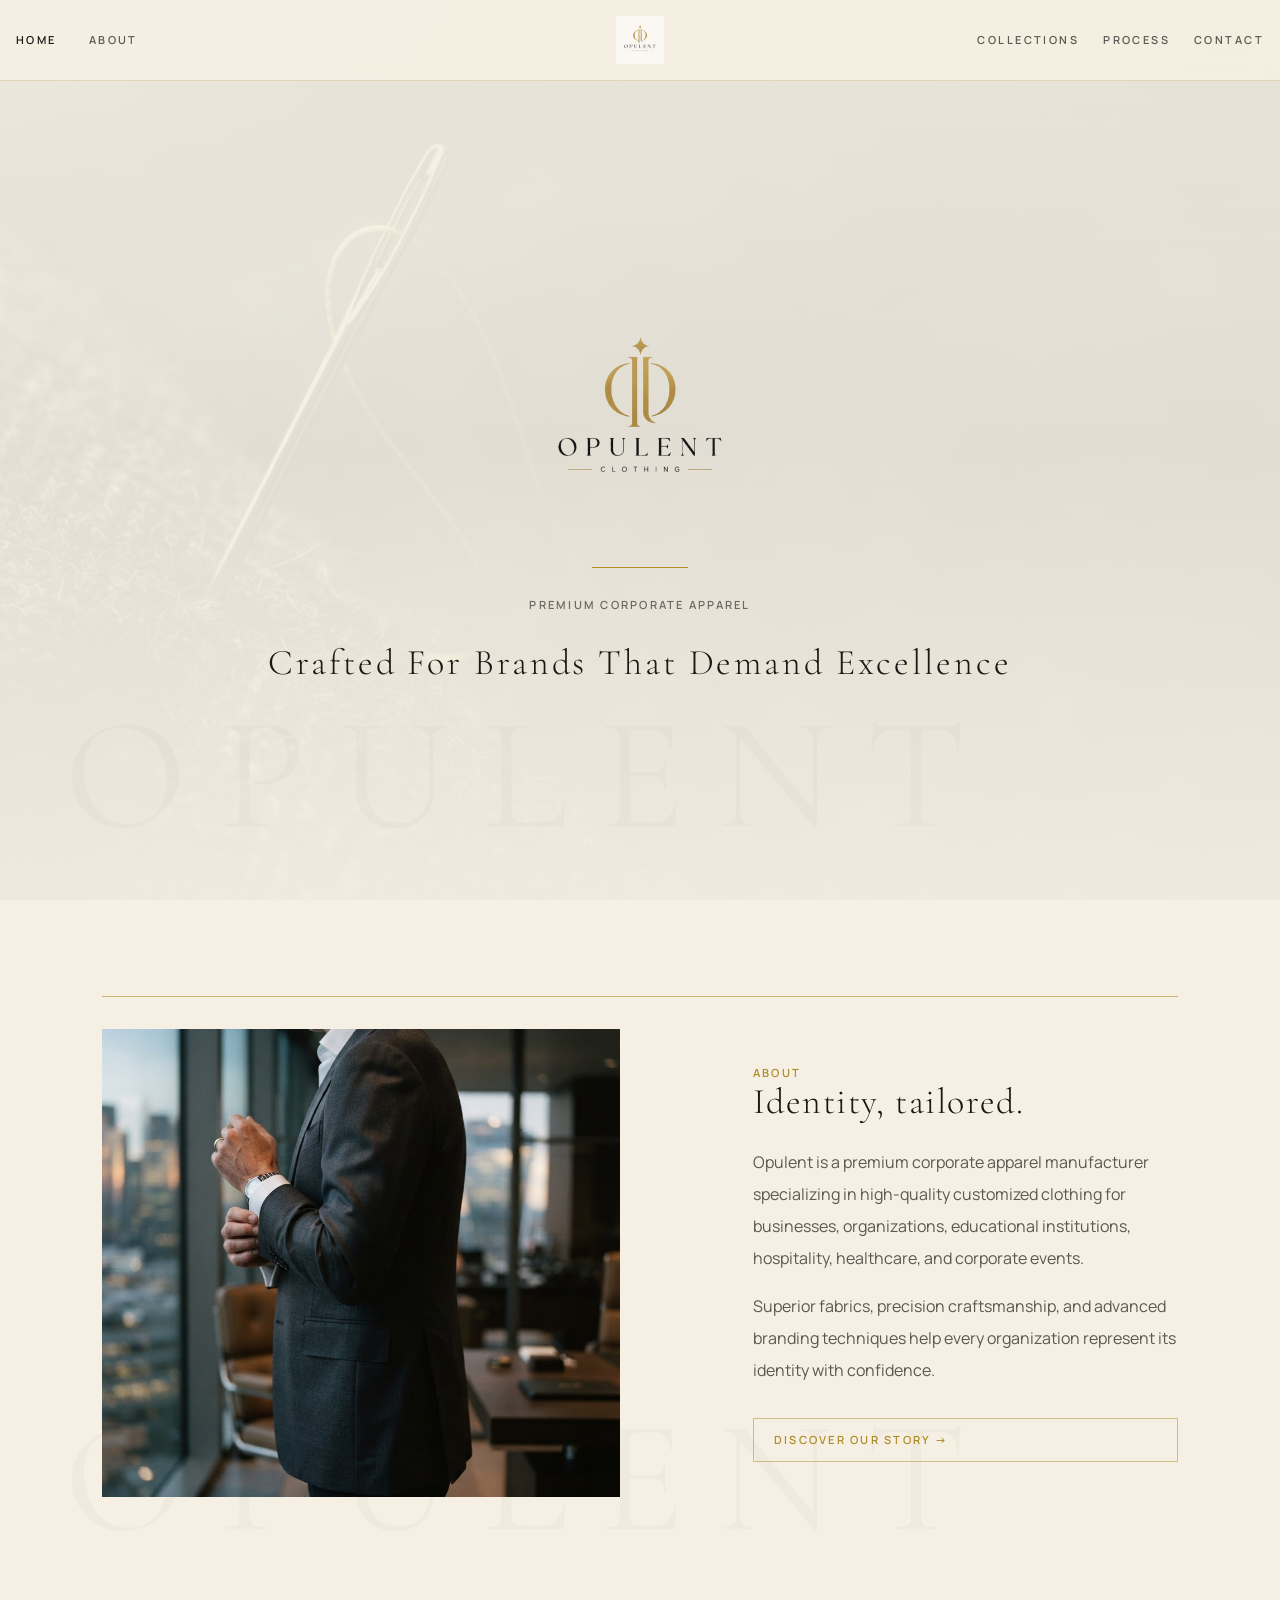
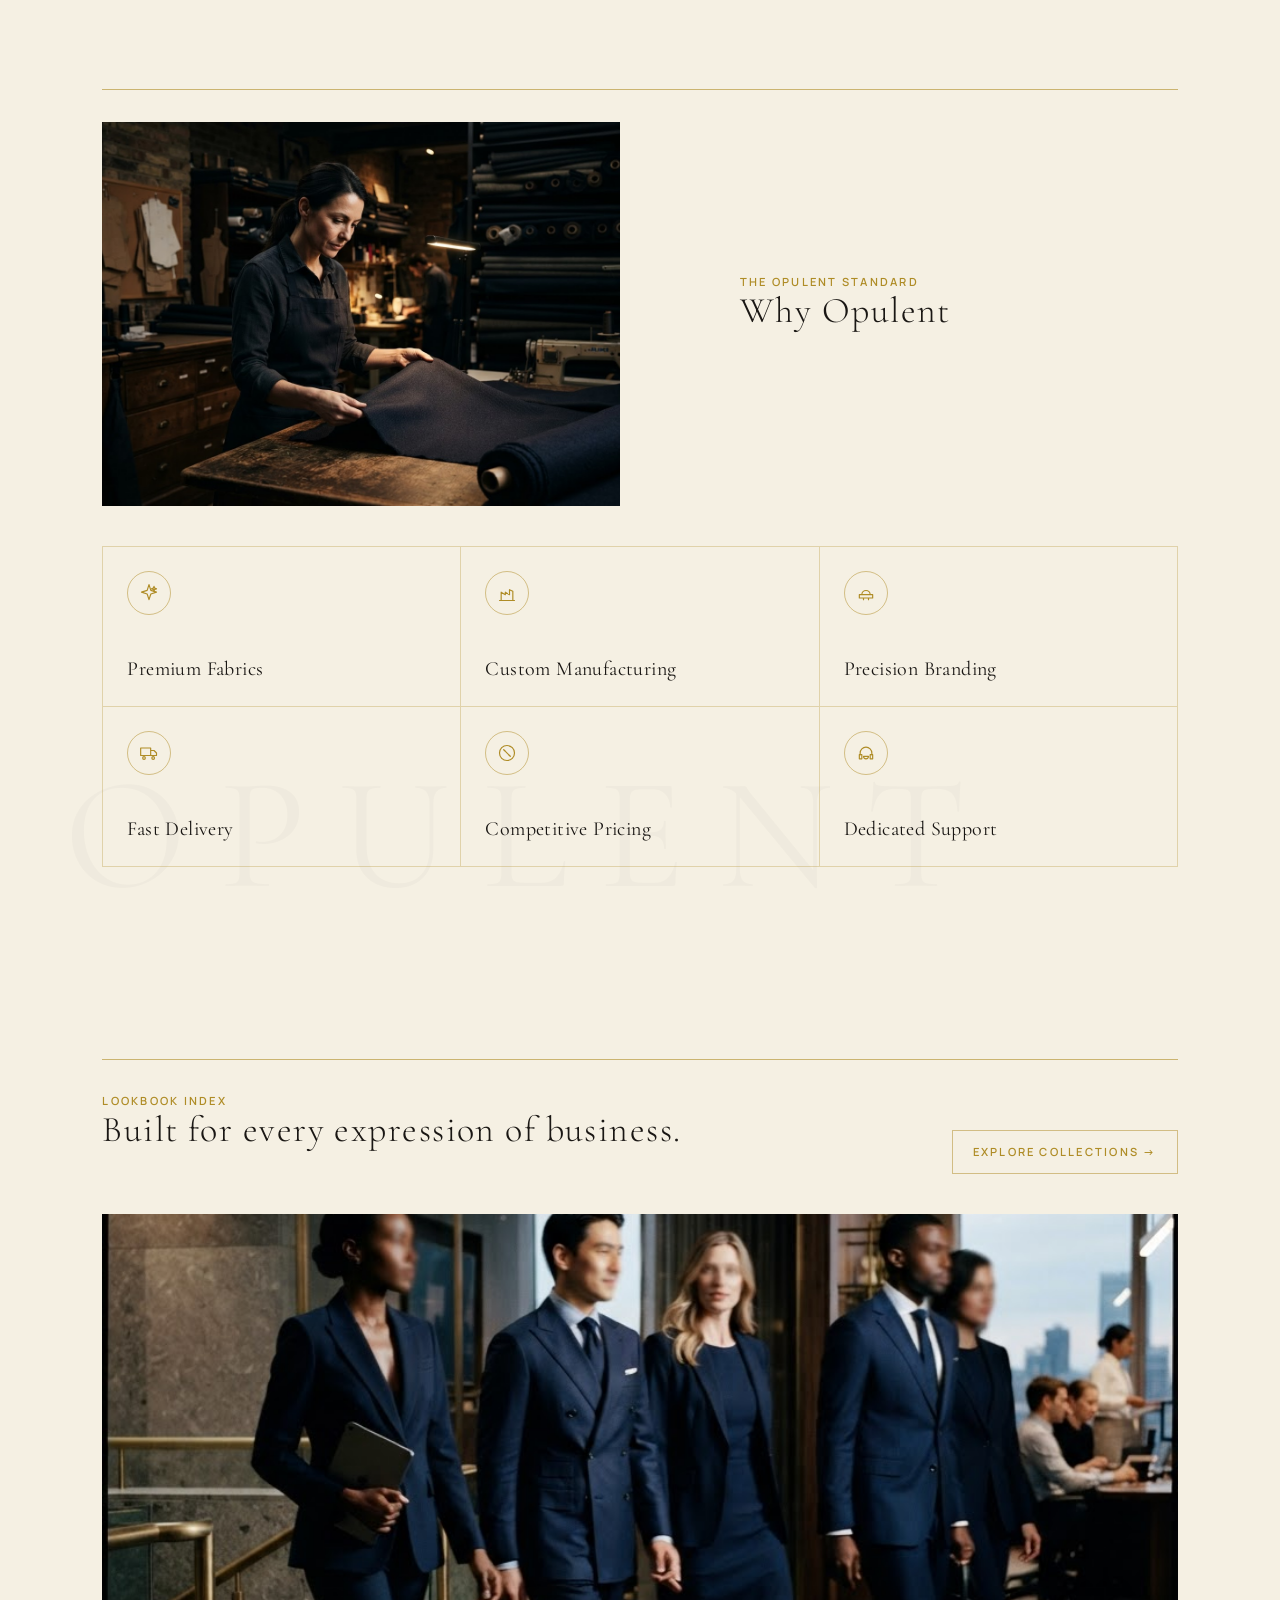
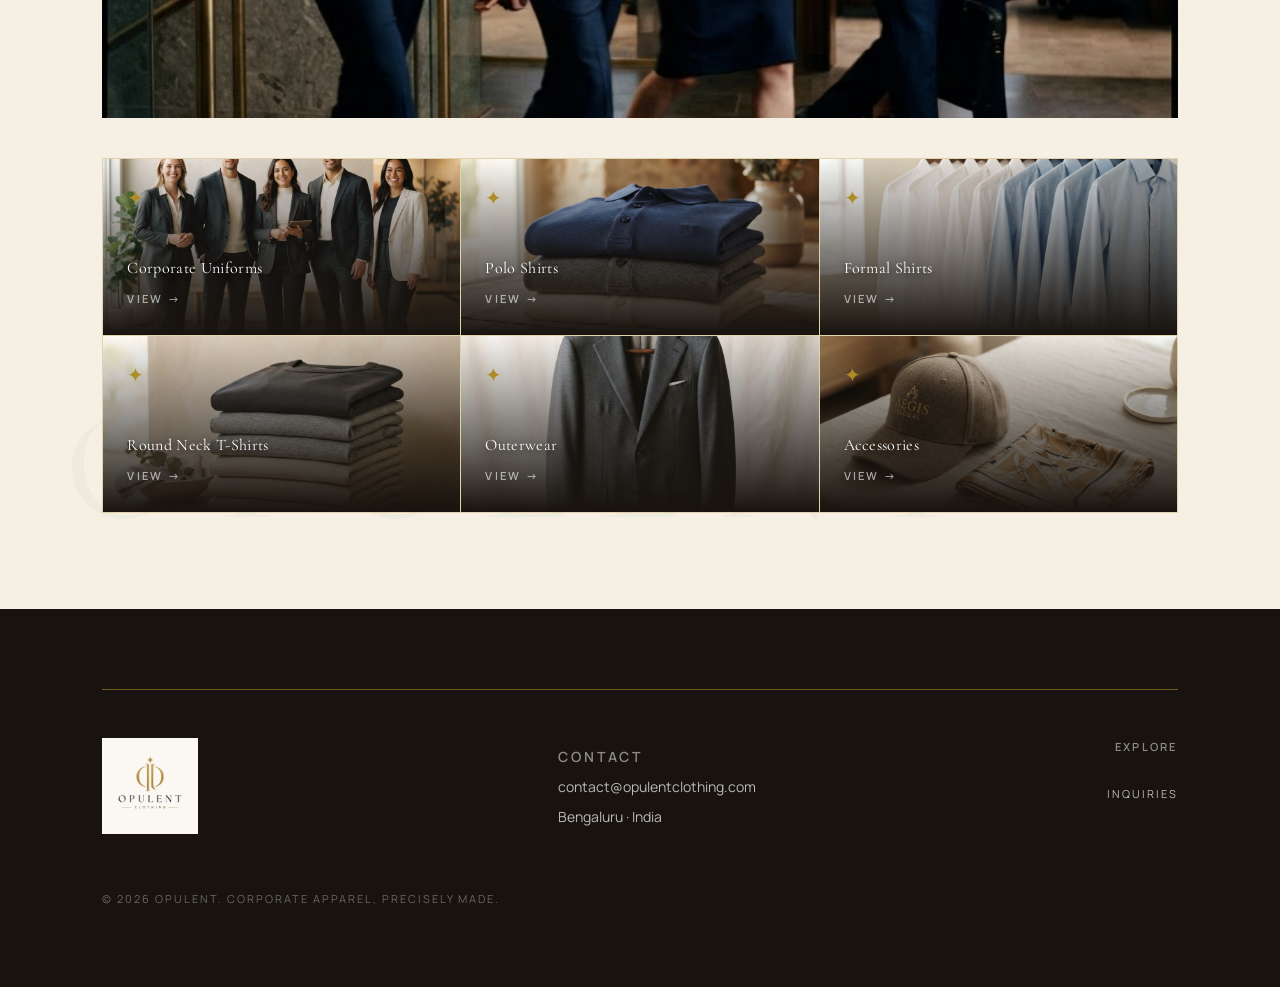
==== commit 0835f5d9: "Fix HTML encoding issues in index.html" ====
--- a/index.html
+++ b/index.html
@@ -116,7 +116,7 @@
     <div class="footer-contact">
       <p class="label label-muted-light">Contact</p>
       <p><a href="mailto:contact@opulentclothing.com">contact@opulentclothing.com</a></p>
-      <p>Bangalore · India</p>
+      <p>Bengaluru · India</p>
     </div>
     <div class="footer-explore">
       <p class="label label-muted-light">Explore</p>
